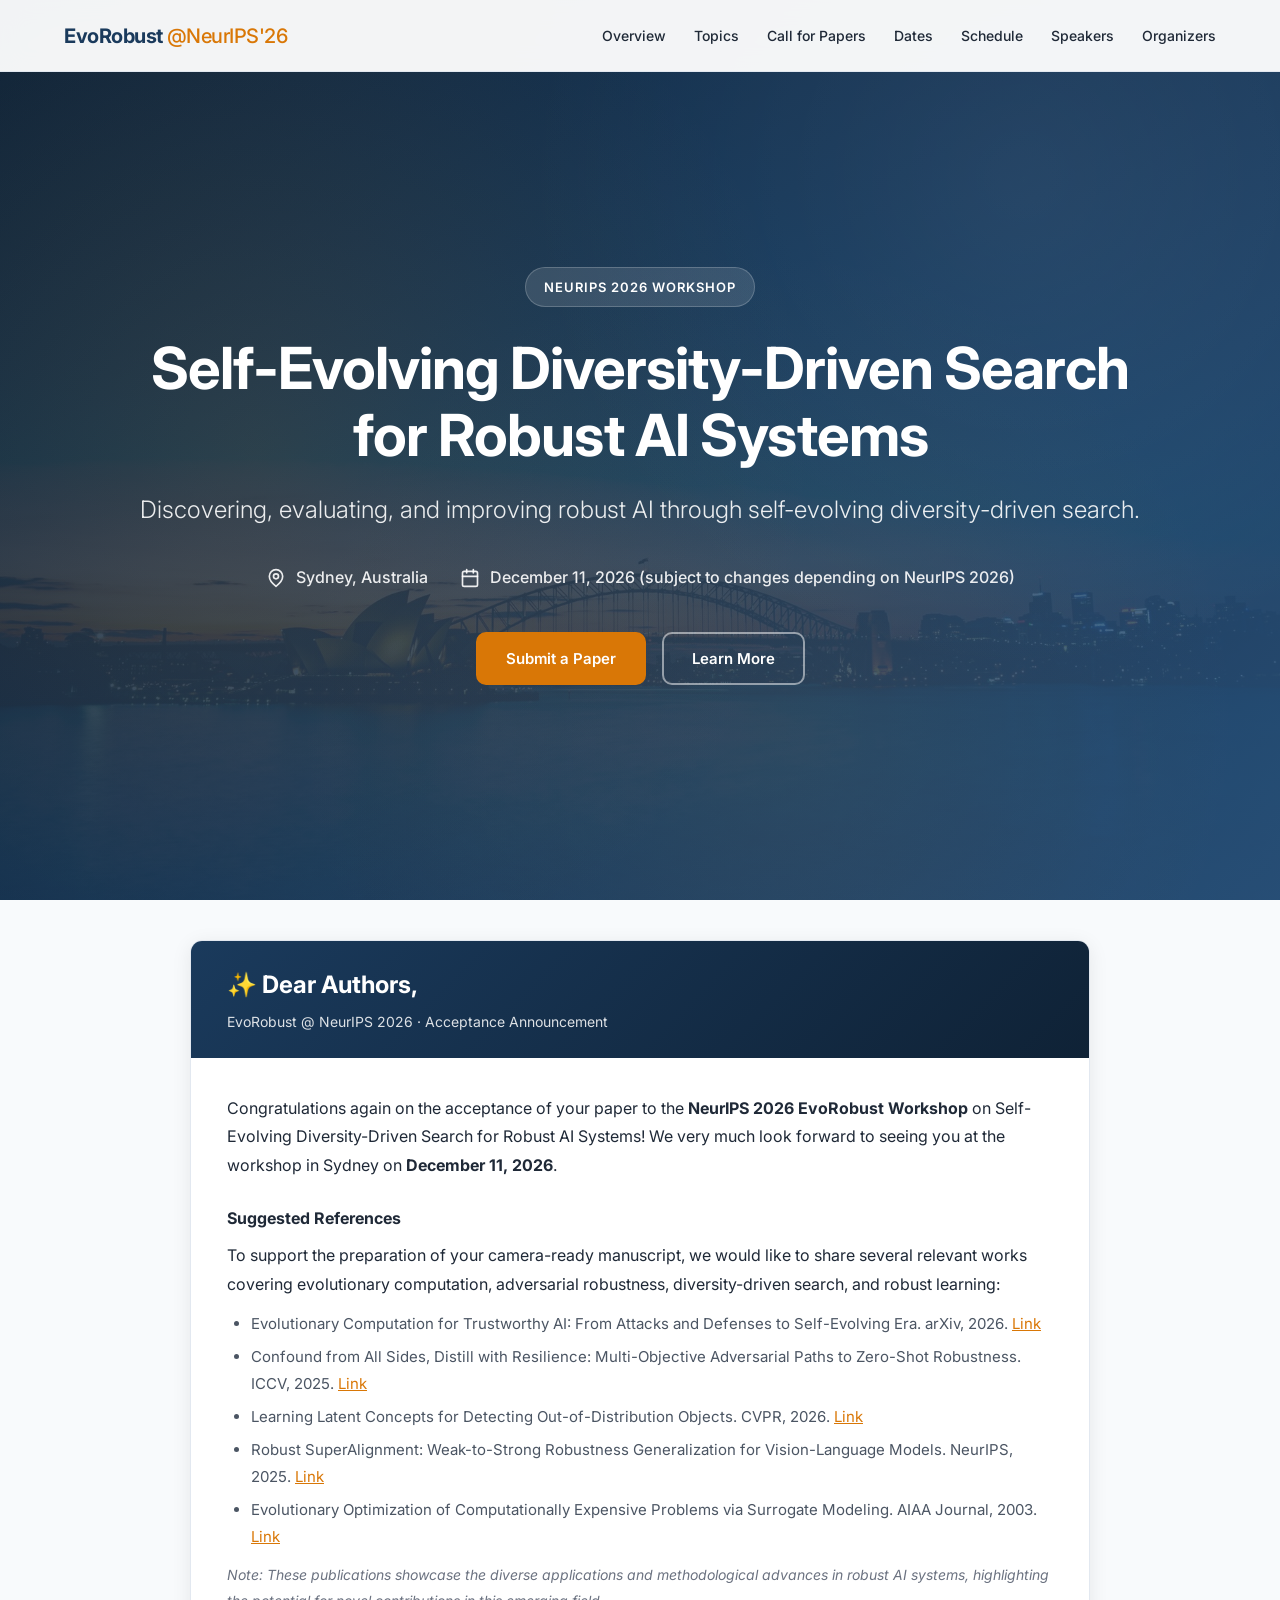
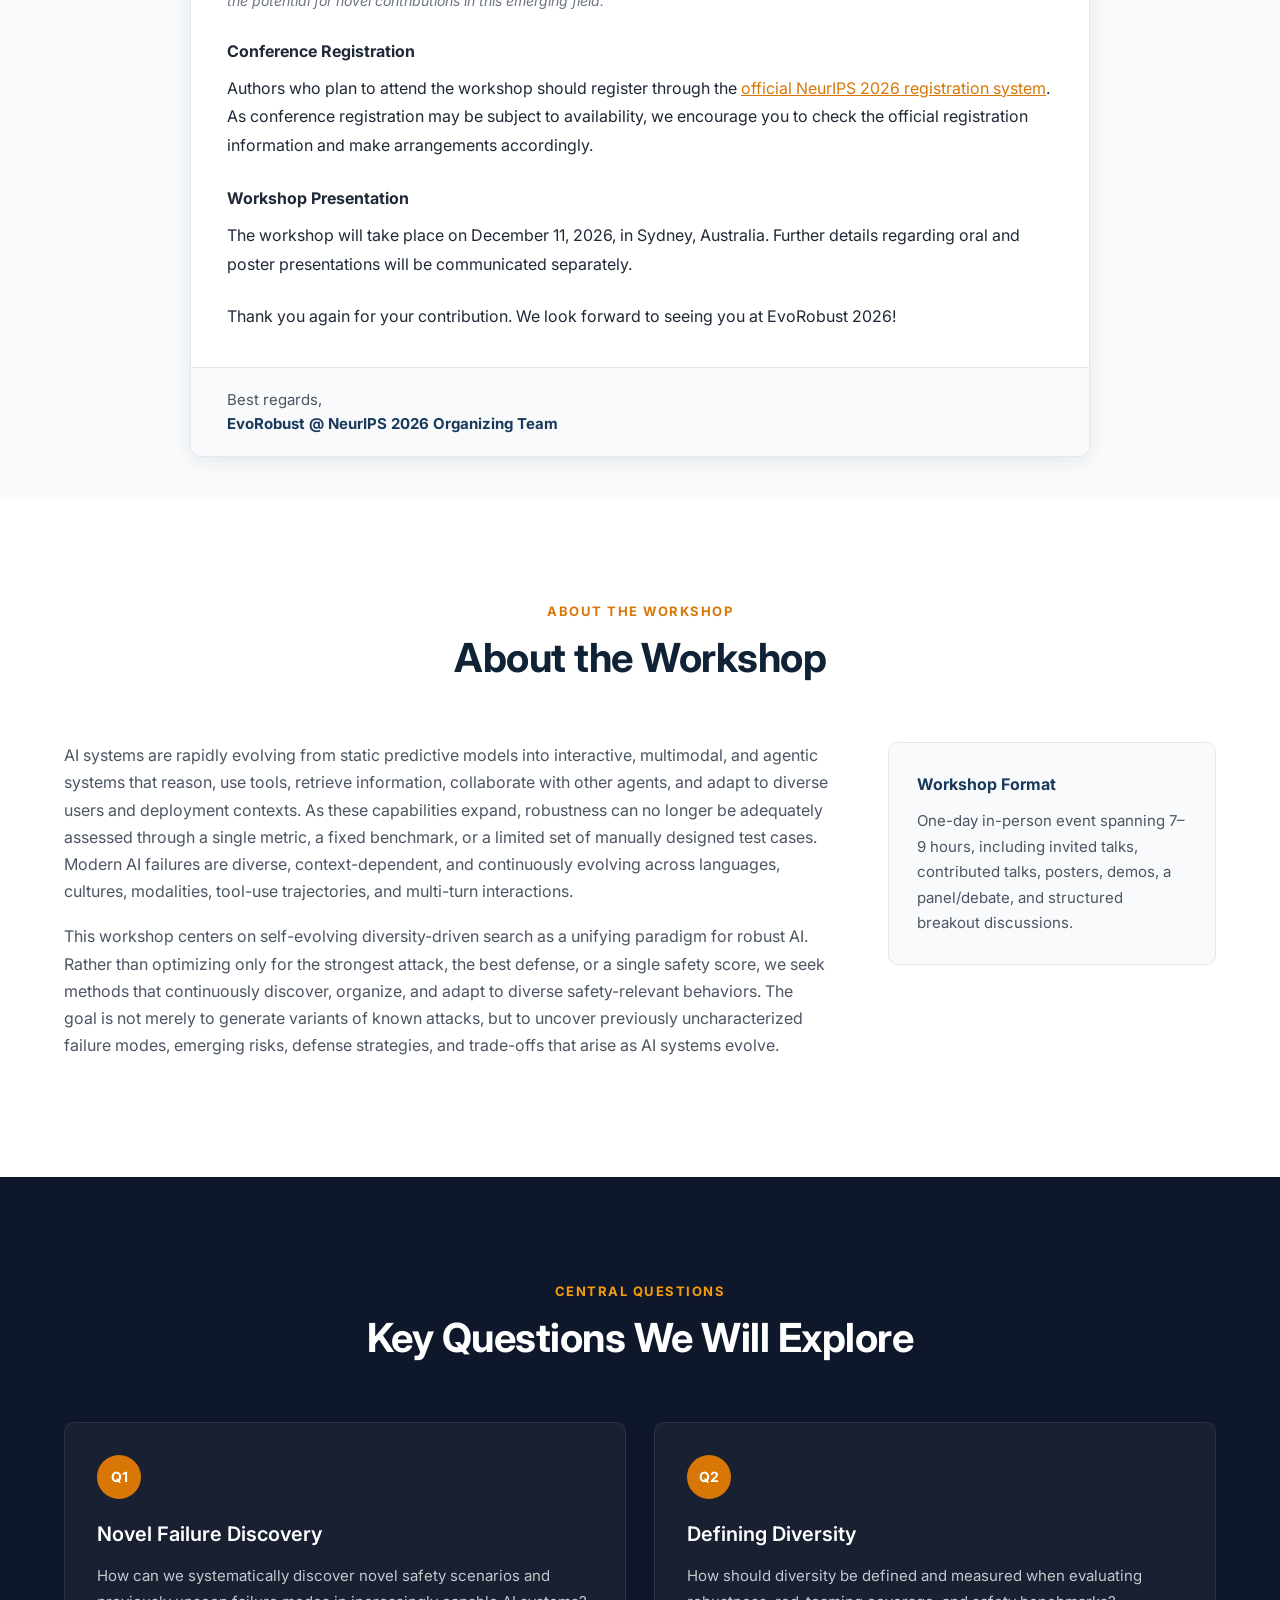
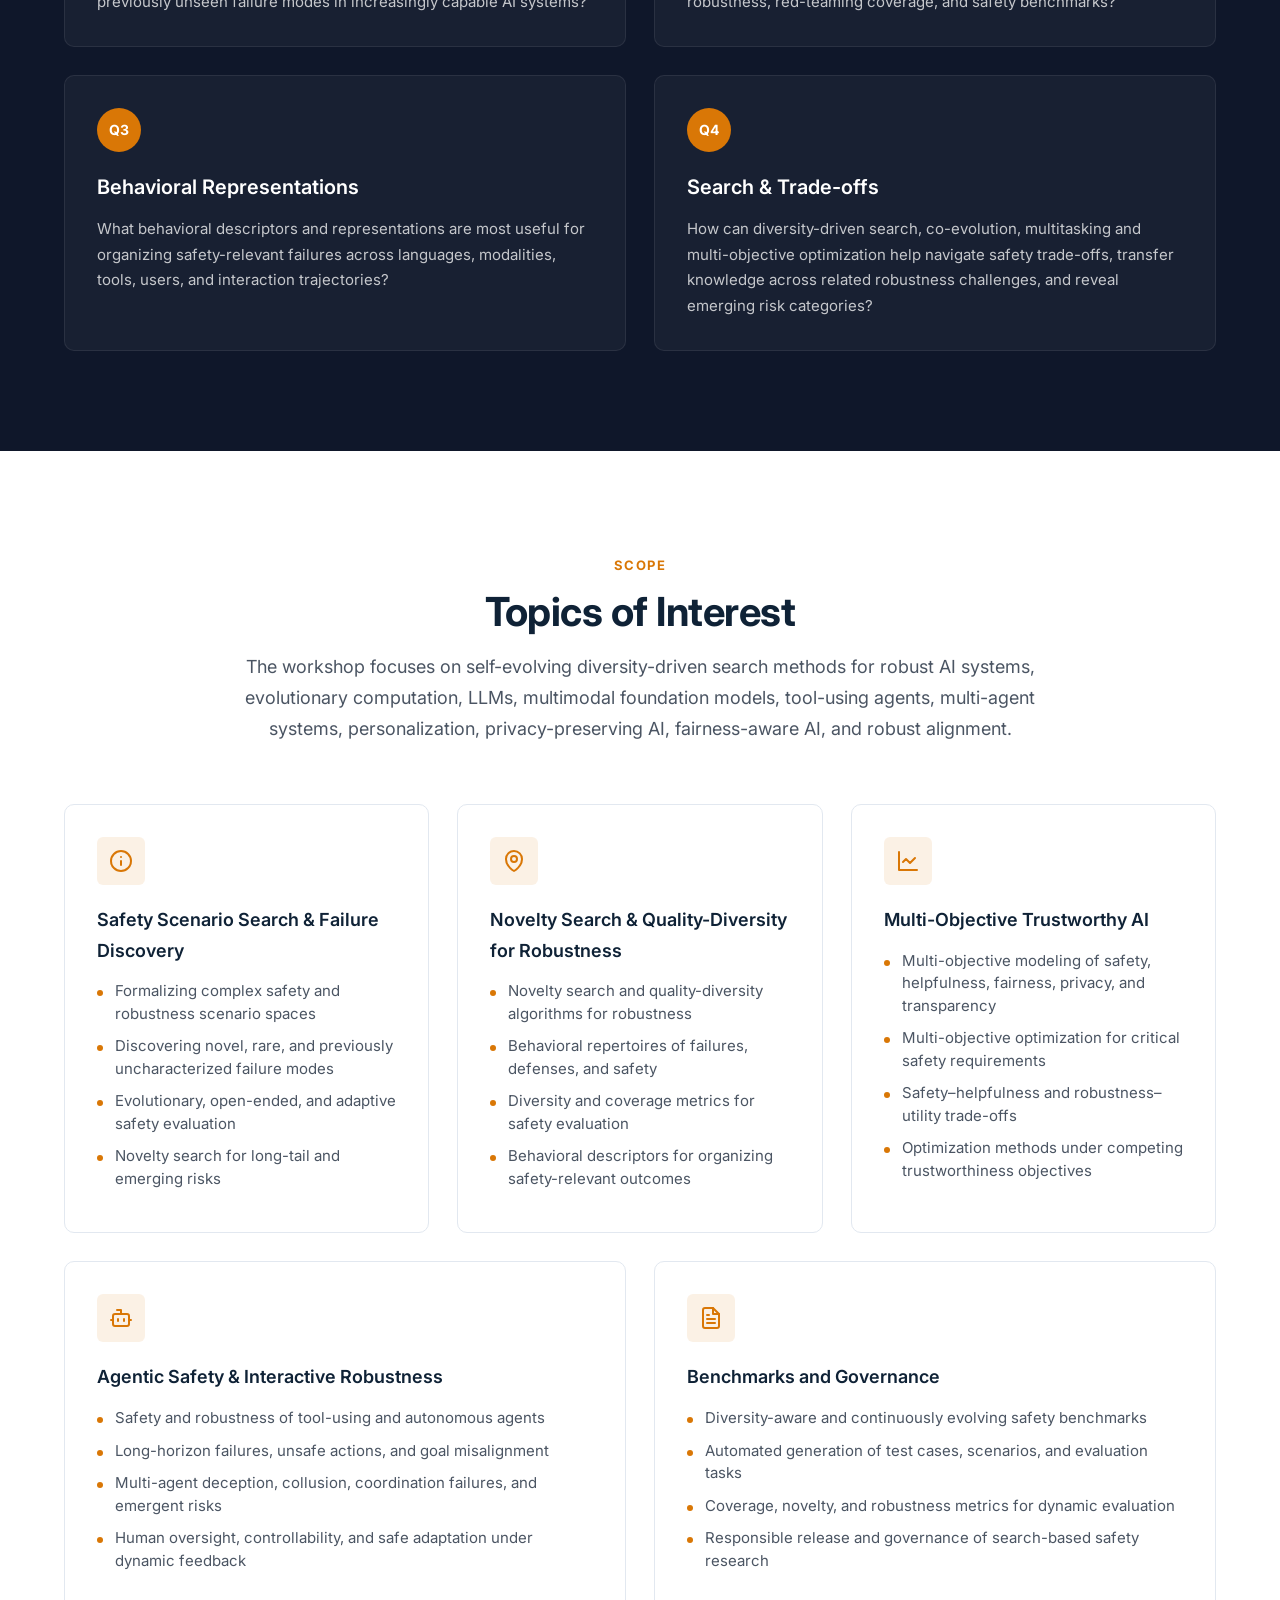
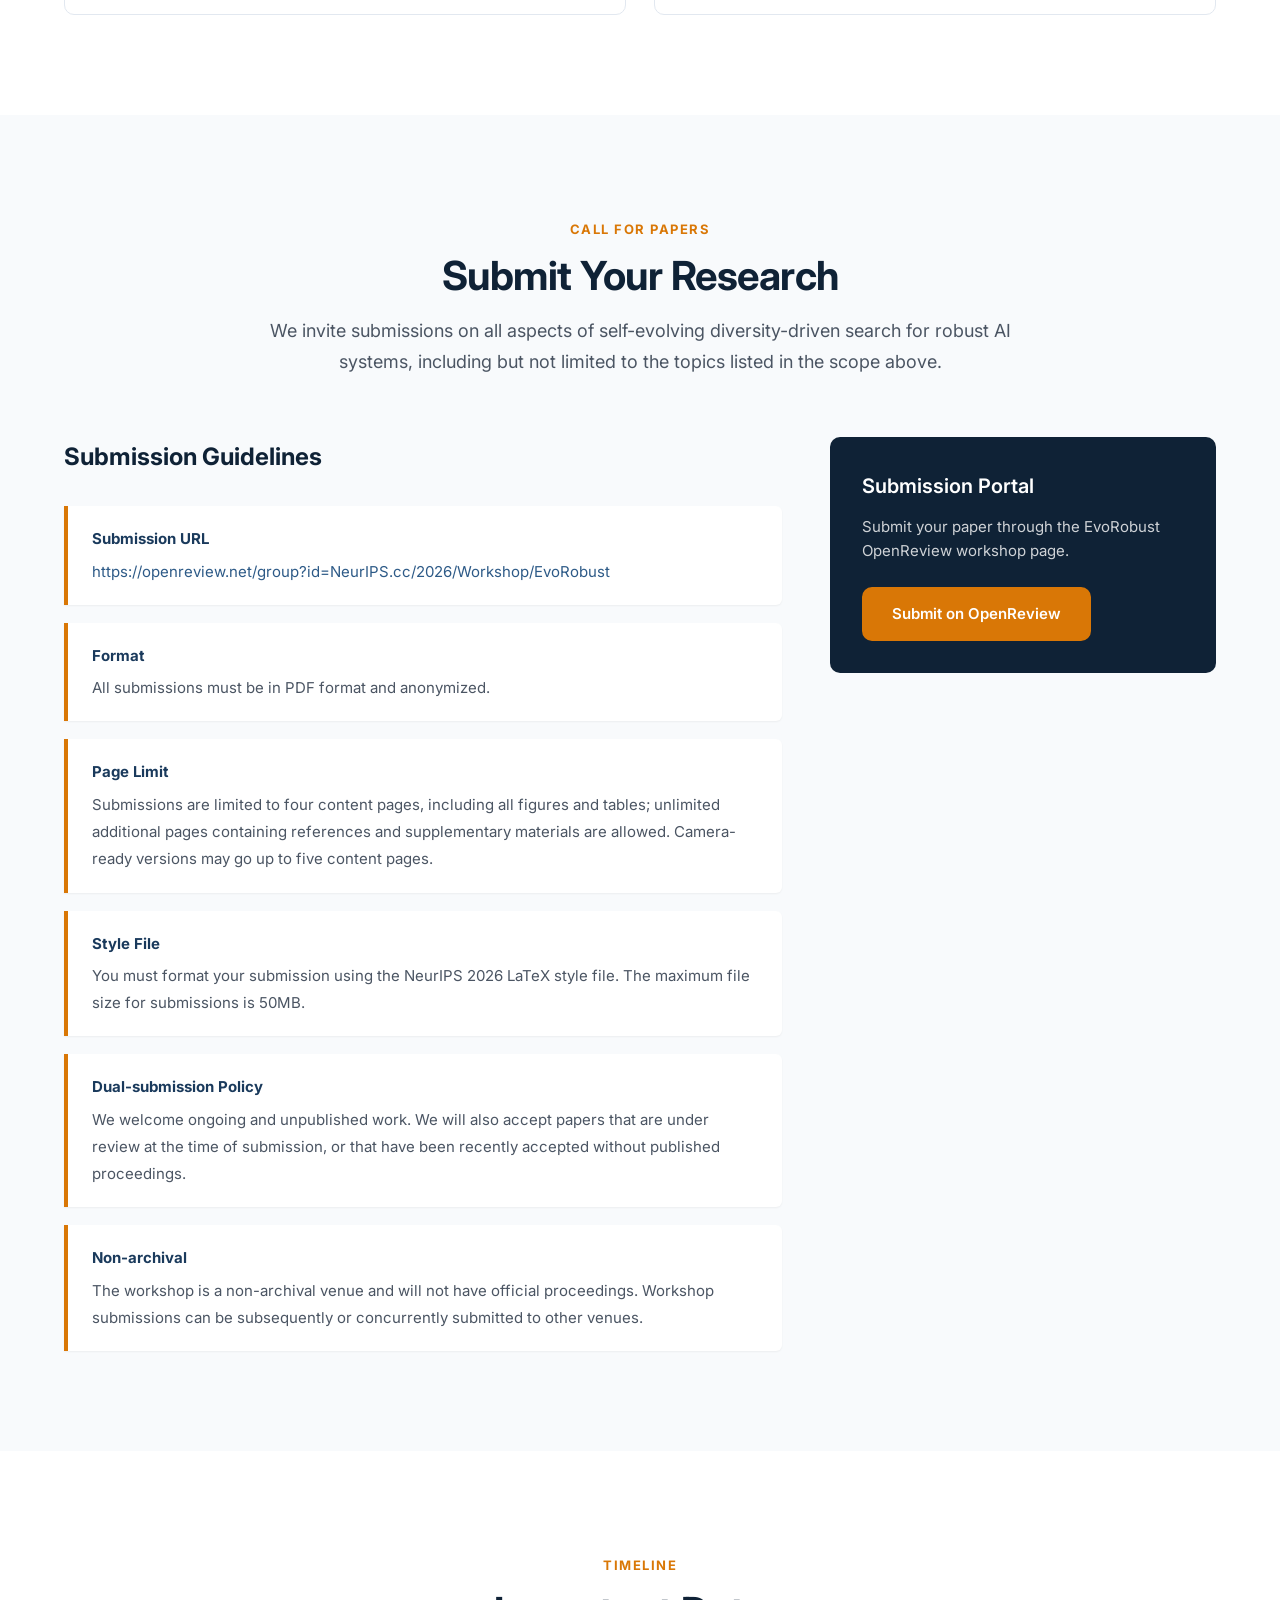
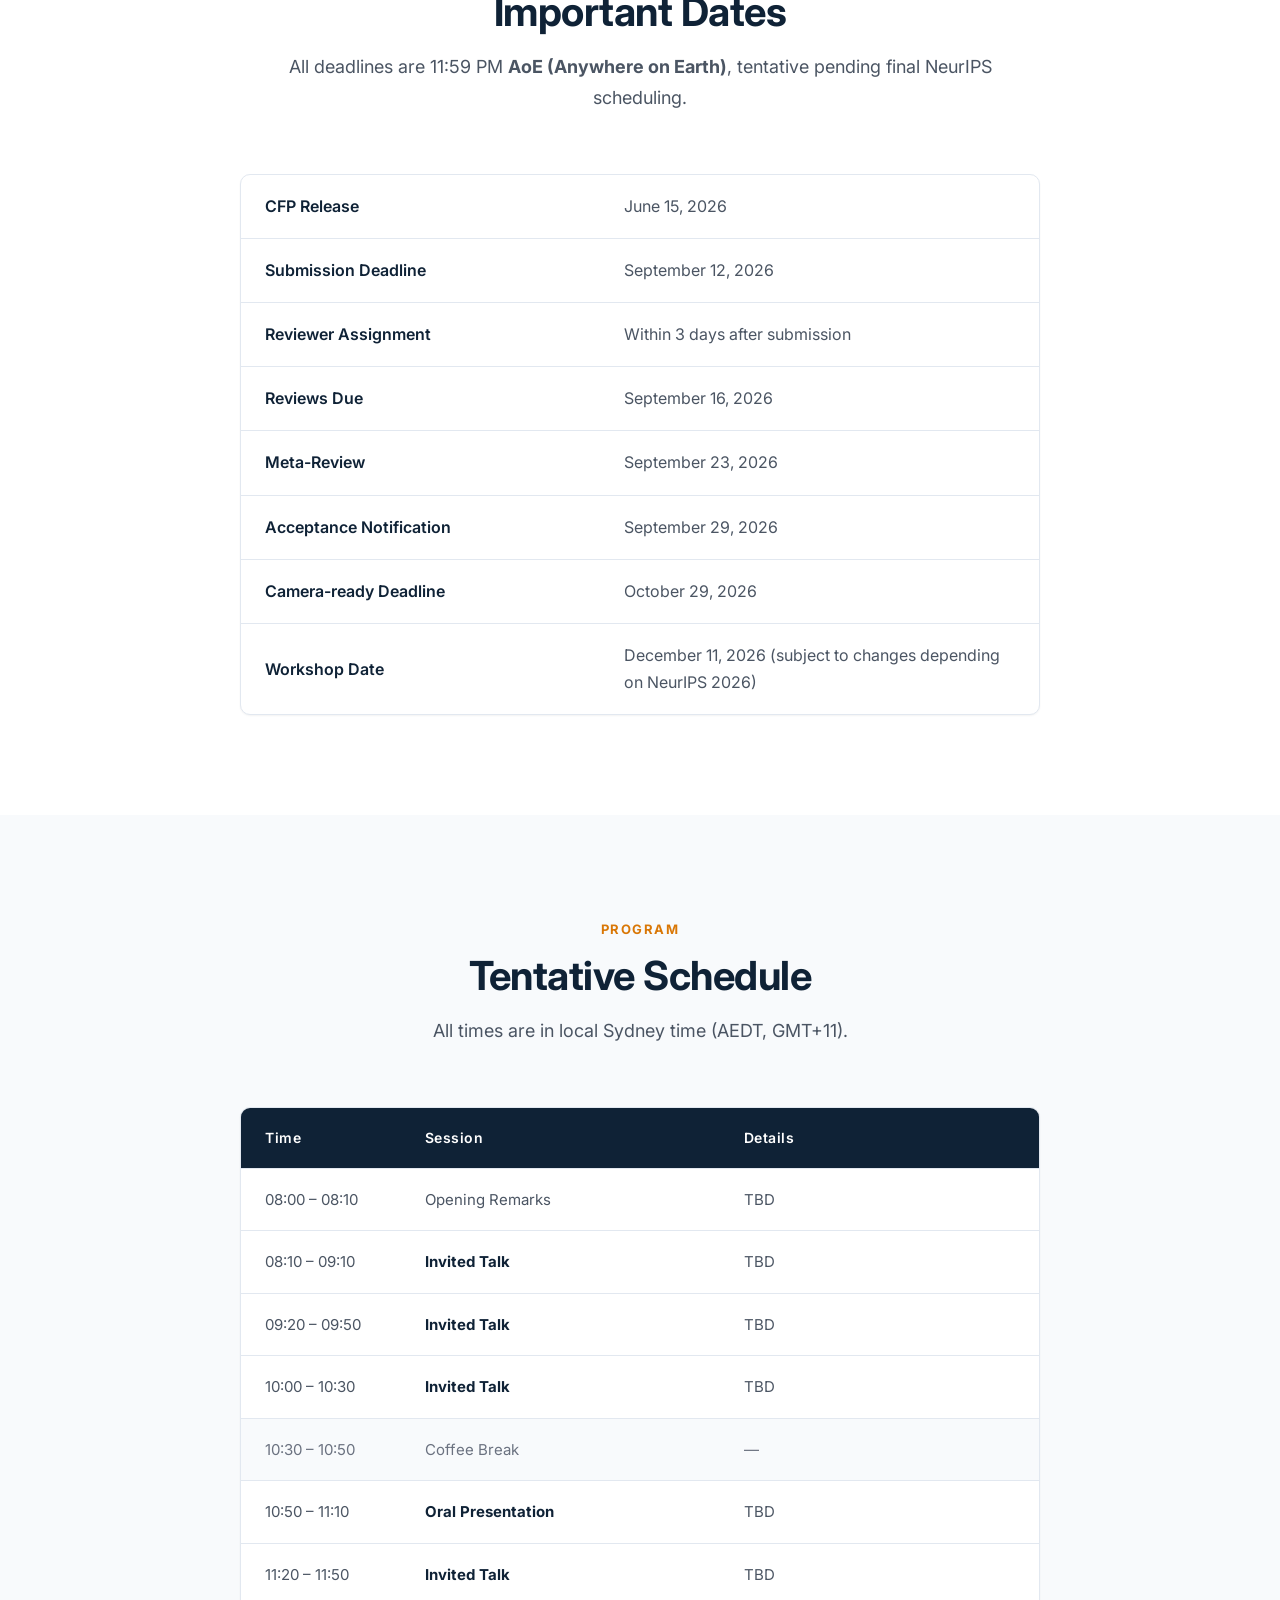
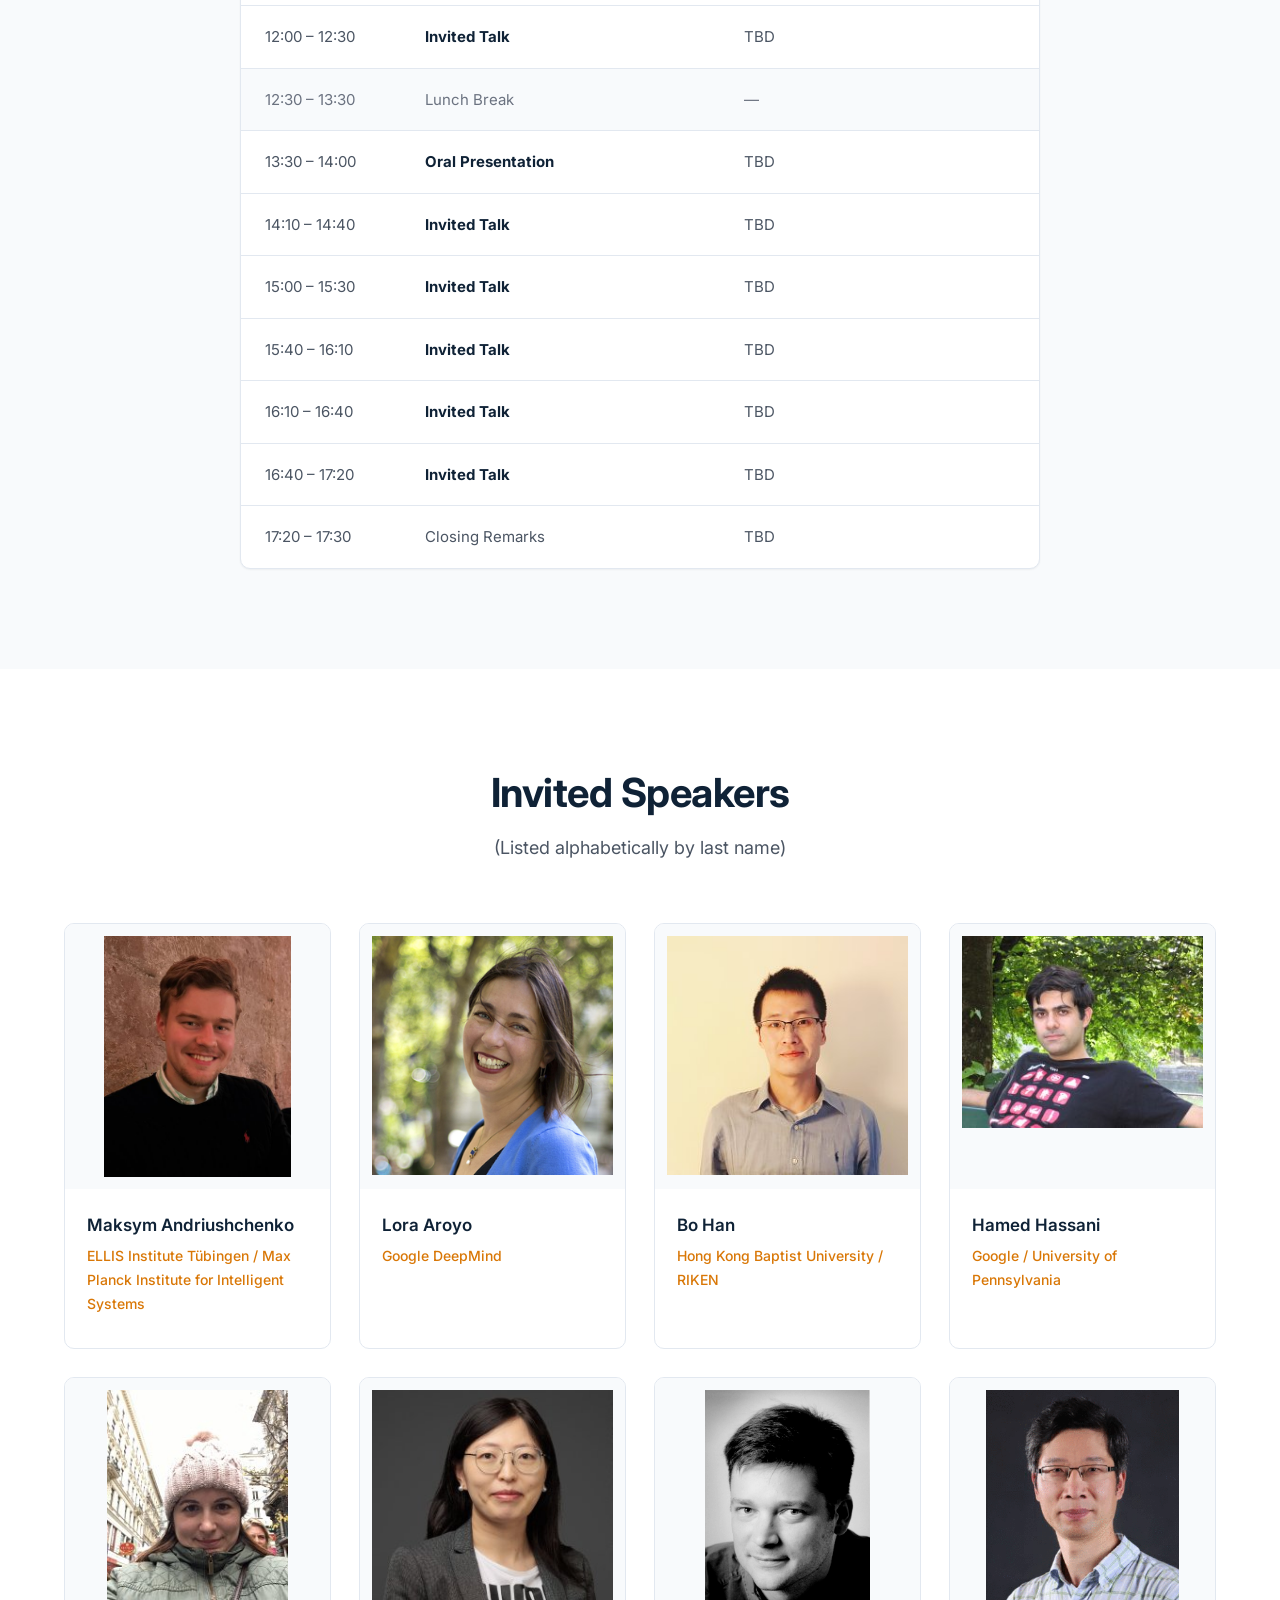
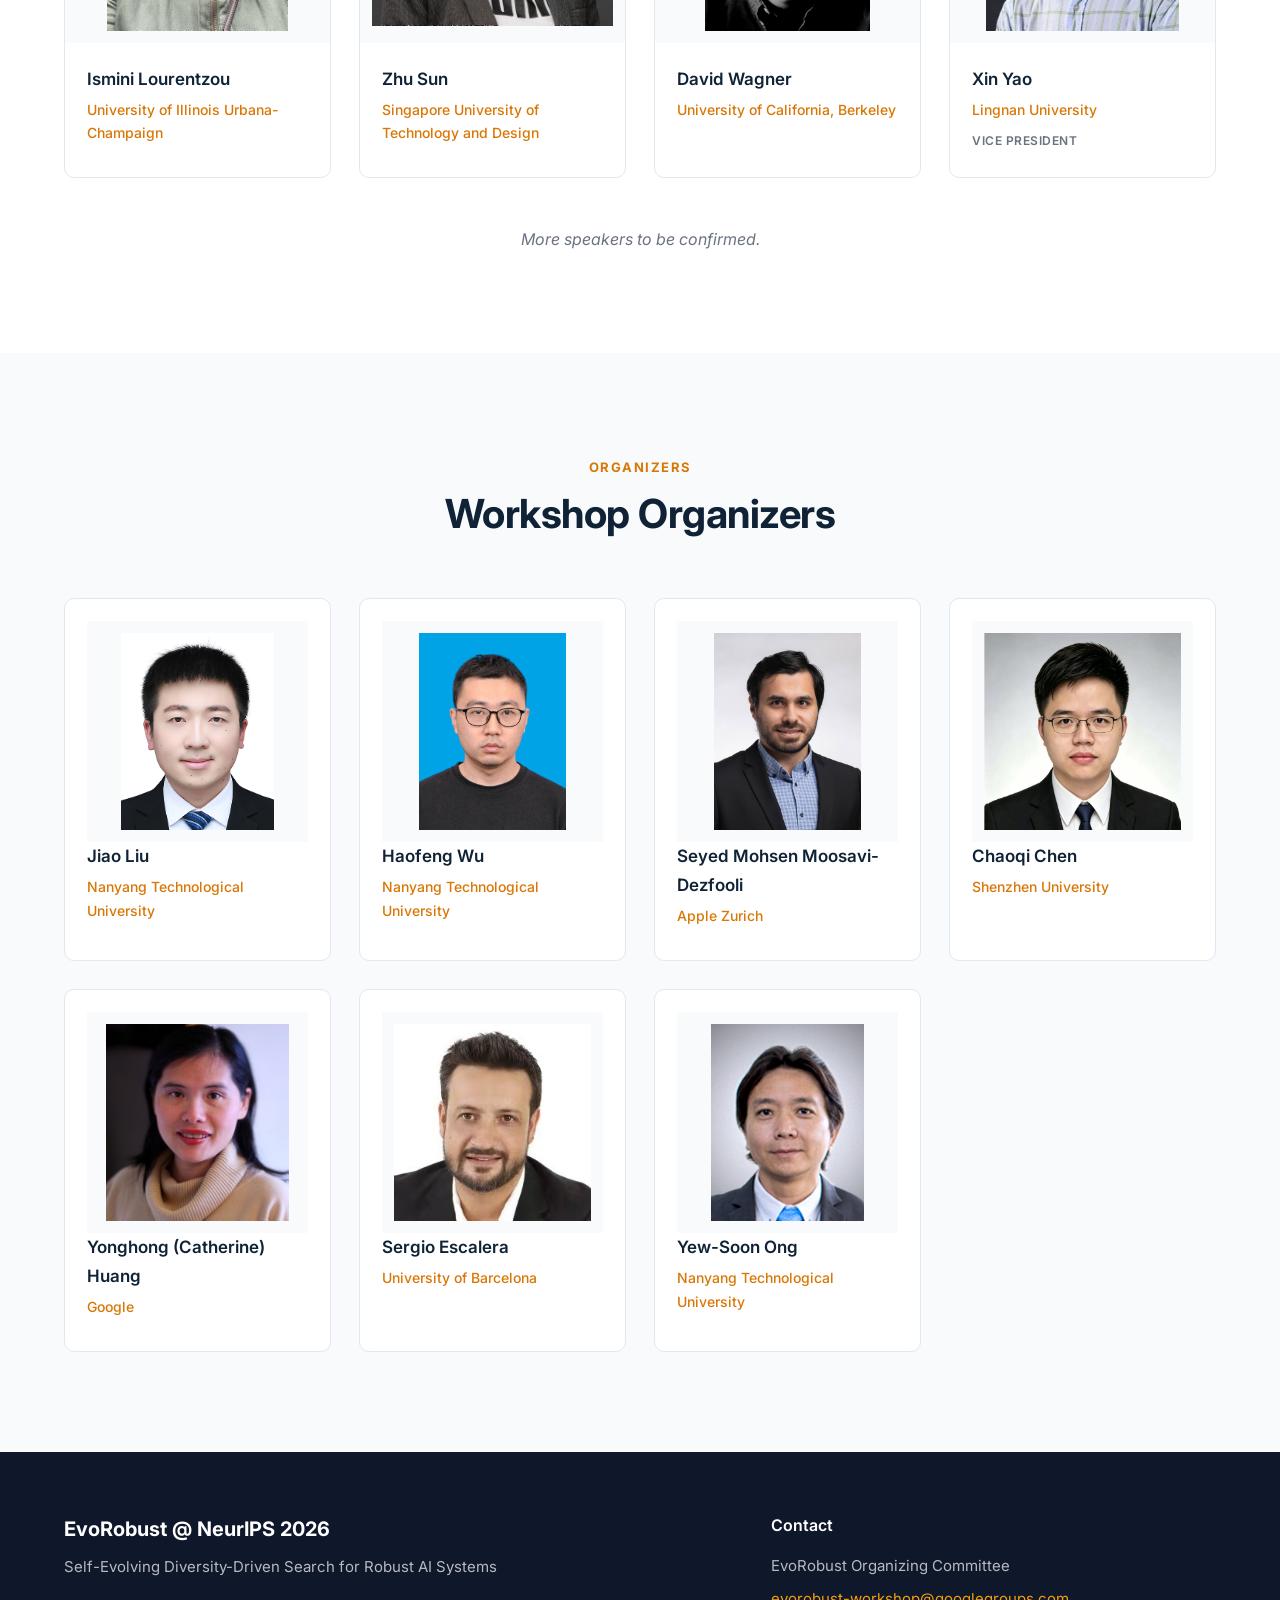
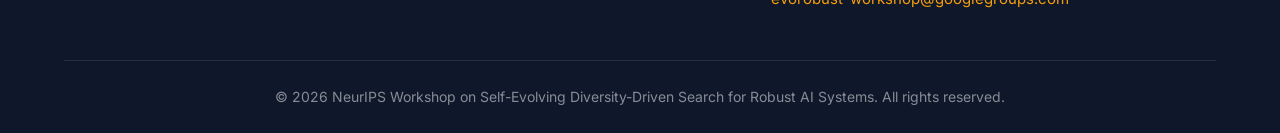
==== index.html @ f7cfbfee "Remove camera-ready submission section (deadline passed)" ====
<!DOCTYPE html>
<html lang="en">
<head>
    <meta charset="UTF-8">
    <meta name="viewport" content="width=device-width, initial-scale=1.0">
    <title>EvoRobust Workshop @ NeurIPS 2026 | Self-Evolving Diversity-Driven Search for Robust AI Systems</title>
    <meta name="description" content="NeurIPS 2026 Workshop on Self-Evolving Diversity-Driven Search for Robust AI Systems. Discovering, evaluating, and improving robust AI through diversity-driven search.">
    <link rel="stylesheet" href="css/style.css">
    <link rel="preconnect" href="https://fonts.googleapis.com">
    <link rel="preconnect" href="https://fonts.gstatic.com" crossorigin>
    <link href="https://fonts.googleapis.com/css2?family=Inter:wght@300;400;500;600;700&display=swap" rel="stylesheet">
</head>
<body>
    <!-- Navigation -->
    <nav class="navbar" id="navbar">
        <div class="container nav-container">
            <a href="#" class="nav-logo">EvoRobust<span class="nav-logo-year">@NeurIPS'26</span></a>
            <button class="nav-toggle" id="navToggle" aria-label="Toggle navigation">
                <span></span>
                <span></span>
                <span></span>
            </button>
            <ul class="nav-menu" id="navMenu">
                <li><a href="#overview">Overview</a></li>
                <li><a href="#topics">Topics</a></li>
                <li><a href="#papers">Call for Papers</a></li>
                <li><a href="#dates">Dates</a></li>
                <li><a href="#schedule">Schedule</a></li>
                <li><a href="#speakers">Speakers</a></li>
                <li><a href="#organizers">Organizers</a></li>
                <!-- <li><a href="#committee">Program Committee</a></li> -->
            </ul>
        </div>
    </nav>

    <!-- Hero Section -->
    <header class="hero">
        <div class="hero-background"></div>
        <div class="container hero-content">
            <div class="hero-badge">NeurIPS 2026 Workshop</div>
            <h1 class="hero-title">Self-Evolving Diversity-Driven Search for Robust AI Systems</h1>
            <p class="hero-subtitle">Discovering, evaluating, and improving robust AI through self-evolving diversity-driven search.</p>
            <div class="hero-meta">
                <div class="hero-meta-item">
                    <svg xmlns="http://www.w3.org/2000/svg" width="20" height="20" viewBox="0 0 24 24" fill="none" stroke="currentColor" stroke-width="2" stroke-linecap="round" stroke-linejoin="round"><path d="M20 10c0 6-8 12-8 12s-8-6-8-12a8 8 0 0 1 16 0Z"/><circle cx="12" cy="10" r="3"/></svg>
                    <span>Sydney, Australia</span>
                </div>
                <div class="hero-meta-item">
                    <svg xmlns="http://www.w3.org/2000/svg" width="20" height="20" viewBox="0 0 24 24" fill="none" stroke="currentColor" stroke-width="2" stroke-linecap="round" stroke-linejoin="round"><rect width="18" height="18" x="3" y="4" rx="2" ry="2"/><line x1="16" x2="16" y1="2" y2="6"/><line x1="8" x2="8" y1="2" y2="6"/><line x1="3" x2="21" y1="10" y2="10"/></svg>
                    <span>December 11, 2026 (subject to changes depending on NeurIPS 2026)</span>
                </div>
            </div>
            <div class="hero-cta">
                <a href="#papers" class="btn btn-primary">Submit a Paper</a>
                <a href="#overview" class="btn btn-secondary">Learn More</a>
            </div>
        </div>
    </header>

    <!-- Acceptance Announcement -->
    <section id="announcement" class="section" style="padding-top: 40px; padding-bottom: 40px; background-color: var(--color-bg-muted);">
        <div class="container">
            <div style="max-width: 900px; margin: 0 auto; background: #ffffff; border: 1px solid var(--color-border); border-radius: 12px; box-shadow: 0 4px 20px rgba(0,0,0,0.08); overflow: hidden;">
                <!-- Email header -->
                <div style="background: linear-gradient(135deg, var(--color-primary) 0%, var(--color-primary-dark) 100%); padding: 24px 36px; color: #ffffff;">
                    <div style="font-size: 24px; font-weight: 700; margin-bottom: 4px;">✨ Dear Authors,</div>
                    <div style="font-size: 14px; opacity: 0.85;">EvoRobust @ NeurIPS 2026 · Acceptance Announcement</div>
                </div>
                <!-- Email body -->
                <div style="padding: 36px; font-size: 16px; line-height: 1.8; color: var(--color-text);">
                    <p style="margin-bottom: 24px;">
                        Congratulations again on the acceptance of your paper to the <strong>NeurIPS 2026 EvoRobust Workshop</strong> on Self-Evolving Diversity-Driven Search for Robust AI Systems! We very much look forward to seeing you at the workshop in Sydney on <strong>December 11, 2026</strong>.
                    </p>

                    <p style="margin-bottom: 8px;"><strong>Suggested References</strong></p>
                    <p style="margin-bottom: 12px;">
                        To support the preparation of your camera-ready manuscript, we would like to share several relevant works covering evolutionary computation, adversarial robustness, diversity-driven search, and robust learning:
                    </p>
                    <ul style="padding-left: 24px; margin-bottom: 12px; color: var(--color-text-light); font-size: 15px;">
                        <li style="margin-bottom: 6px;">Evolutionary Computation for Trustworthy AI: From Attacks and Defenses to Self-Evolving Era. arXiv, 2026. <a href="https://arxiv.org/abs/2610.02996" target="_blank" rel="noopener noreferrer" style="color: var(--color-accent); text-decoration: underline;">Link</a></li>
                        <li style="margin-bottom: 6px;">Confound from All Sides, Distill with Resilience: Multi-Objective Adversarial Paths to Zero-Shot Robustness. ICCV, 2025. <a href="https://openaccess.thecvf.com/content/ICCV2025/html/Dong_Confound_from_All_Sides_Distill_with_Resilience_Multi-Objective_Adversarial_Paths_ICCV_2025_paper.html" target="_blank" rel="noopener noreferrer" style="color: var(--color-accent); text-decoration: underline;">Link</a></li>
                        <li style="margin-bottom: 6px;">Learning Latent Concepts for Detecting Out-of-Distribution Objects. CVPR, 2026. <a href="https://openaccess.thecvf.com/content/CVPR2026/html/Peng_Learning_Latent_Concepts_for_Detecting_Out-of-Distribution_Objects_CVPR_2026_paper.html" target="_blank" rel="noopener noreferrer" style="color: var(--color-accent); text-decoration: underline;">Link</a></li>
                        <li style="margin-bottom: 6px;">Robust SuperAlignment: Weak-to-Strong Robustness Generalization for Vision-Language Models. NeurIPS, 2025. <a href="https://neurips.cc/virtual/2025/loc/san-diego/poster/115782" target="_blank" rel="noopener noreferrer" style="color: var(--color-accent); text-decoration: underline;">Link</a></li>
                        <li style="margin-bottom: 6px;">Evolutionary Optimization of Computationally Expensive Problems via Surrogate Modeling. AIAA Journal, 2003. <a href="https://doi.org/10.2514/2.1999" target="_blank" rel="noopener noreferrer" style="color: var(--color-accent); text-decoration: underline;">Link</a></li>
                    </ul>
                    <p style="margin-bottom: 24px; font-size: 14px; color: var(--color-text-muted); font-style: italic;">
                        Note: These publications showcase the diverse applications and methodological advances in robust AI systems, highlighting the potential for novel contributions in this emerging field.
                    </p>

                    <p style="margin-bottom: 8px;"><strong>Conference Registration</strong></p>
                    <p style="margin-bottom: 24px;">
                        Authors who plan to attend the workshop should register through the <a href="https://neurips.cc/Conferences/2026" target="_blank" rel="noopener noreferrer" style="color: var(--color-accent); text-decoration: underline;">official NeurIPS 2026 registration system</a>. As conference registration may be subject to availability, we encourage you to check the official registration information and make arrangements accordingly.
                    </p>

                    <p style="margin-bottom: 8px;"><strong>Workshop Presentation</strong></p>
                    <p style="margin-bottom: 24px;">
                        The workshop will take place on December 11, 2026, in Sydney, Australia. Further details regarding oral and poster presentations will be communicated separately.
                    </p>

                    <p style="margin-bottom: 0;">
                        Thank you again for your contribution. We look forward to seeing you at EvoRobust 2026!
                    </p>
                </div>
                <!-- Email footer -->
                <div style="padding: 20px 36px; border-top: 1px solid var(--color-border); background: var(--color-bg-muted);">
                    <div style="font-size: 15px; color: var(--color-text-light); line-height: 1.6;">
                        Best regards,<br>
                        <strong style="color: var(--color-primary);">EvoRobust @ NeurIPS 2026 Organizing Team</strong>
                    </div>
                </div>
            </div>
        </div>
    </section>

    <!-- Overview Section -->
    <section id="overview" class="section">
        <div class="container">
            <div class="section-header">
                <span class="section-tag">About the Workshop</span>
                <h2 class="section-title">About the Workshop</h2>
            </div>
            <div class="overview-grid">
                <div class="overview-main">
                    <p class="lead">
                        AI systems are rapidly evolving from static predictive models into interactive, multimodal, and agentic systems that reason, use tools, retrieve information, collaborate with other agents, and adapt to diverse users and deployment contexts. As these capabilities expand, robustness can no longer be adequately assessed through a single metric, a fixed benchmark, or a limited set of manually designed test cases. Modern AI failures are diverse, context-dependent, and continuously evolving across languages, cultures, modalities, tool-use trajectories, and multi-turn interactions.
                    </p>
                    <p class="lead">
                        This workshop centers on self-evolving diversity-driven search as a unifying paradigm for robust AI. Rather than optimizing only for the strongest attack, the best defense, or a single safety score, we seek methods that continuously discover, organize, and adapt to diverse safety-relevant behaviors. The goal is not merely to generate variants of known attacks, but to uncover previously uncharacterized failure modes, emerging risks, defense strategies, and trade-offs that arise as AI systems evolve.
                    </p>
                </div>
                <div class="overview-sidebar">
                    <div class="info-card">
                        <h3>Workshop Format</h3>
                        <p>One-day in-person event spanning 7–9 hours, including invited talks, contributed talks, posters, demos, a panel/debate, and structured breakout discussions.</p>
                    </div>
                </div>
            </div>
        </div>
    </section>

    <!-- Key Questions -->
    <section class="section section-dark">
        <div class="container">
            <div class="section-header light">
                <span class="section-tag">Central Questions</span>
                <h2 class="section-title">Key Questions We Will Explore</h2>
            </div>
            <div class="questions-grid">
                <div class="question-card">
                    <div class="question-number">Q1</div>
                    <h3>Novel Failure Discovery</h3>
                    <p>How can we systematically discover novel safety scenarios and previously unseen failure modes in increasingly capable AI systems?</p>
                </div>
                <div class="question-card">
                    <div class="question-number">Q2</div>
                    <h3>Defining Diversity</h3>
                    <p>How should diversity be defined and measured when evaluating robustness, red-teaming coverage, and safety benchmarks?</p>
                </div>
                <div class="question-card">
                    <div class="question-number">Q3</div>
                    <h3>Behavioral Representations</h3>
                    <p>What behavioral descriptors and representations are most useful for organizing safety-relevant failures across languages, modalities, tools, users, and interaction trajectories?</p>
                </div>
                <div class="question-card">
                    <div class="question-number">Q4</div>
                    <h3>Search & Trade-offs</h3>
                    <p>How can diversity-driven search, co-evolution, multitasking and multi-objective optimization help navigate safety trade-offs, transfer knowledge across related robustness challenges, and reveal emerging risk categories?</p>
                </div>
            </div>
        </div>
    </section>

    <!-- Topics Section -->
    <section id="topics" class="section">
        <div class="container">
            <div class="section-header">
                <span class="section-tag">Scope</span>
                <h2 class="section-title">Topics of Interest</h2>
                <p class="section-desc">The workshop focuses on self-evolving diversity-driven search methods for robust AI systems, evolutionary computation, LLMs, multimodal foundation models, tool-using agents, multi-agent systems, personalization, privacy-preserving AI, fairness-aware AI, and robust alignment.</p>
            </div>
            <div class="topics-grid">
                <div class="topic-card">
                    <div class="topic-icon">
                        <svg xmlns="http://www.w3.org/2000/svg" width="24" height="24" viewBox="0 0 24 24" fill="none" stroke="currentColor" stroke-width="2" stroke-linecap="round" stroke-linejoin="round"><circle cx="12" cy="12" r="10"/><path d="M12 16v-4"/><path d="M12 8h.01"/></svg>
                    </div>
                    <h3>Safety Scenario Search & Failure Discovery</h3>
                    <ul>
                        <li>Formalizing complex safety and robustness scenario spaces</li>
                        <li>Discovering novel, rare, and previously uncharacterized failure modes</li>
                        <li>Evolutionary, open-ended, and adaptive safety evaluation</li>
                        <li>Novelty search for long-tail and emerging risks</li>
                    </ul>
                </div>
                <div class="topic-card">
                    <div class="topic-icon">
                        <svg xmlns="http://www.w3.org/2000/svg" width="24" height="24" viewBox="0 0 24 24" fill="none" stroke="currentColor" stroke-width="2" stroke-linecap="round" stroke-linejoin="round"><path d="M12 22s-8-4.5-8-11.8A8 8 0 0 1 12 2a8 8 0 0 1 8 8.2c0 7.3-8 11.8-8 11.8z"/><circle cx="12" cy="10" r="3"/></svg>
                    </div>
                    <h3>Novelty Search & Quality-Diversity for Robustness</h3>
                    <ul>
                        <li>Novelty search and quality-diversity algorithms for robustness</li>
                        <li>Behavioral repertoires of failures, defenses, and safety</li>
                        <li>Diversity and coverage metrics for safety evaluation</li>
                        <li>Behavioral descriptors for organizing safety-relevant outcomes</li>
                    </ul>
                </div>
                <div class="topic-card">
                    <div class="topic-icon">
                        <svg xmlns="http://www.w3.org/2000/svg" width="24" height="24" viewBox="0 0 24 24" fill="none" stroke="currentColor" stroke-width="2" stroke-linecap="round" stroke-linejoin="round"><path d="M3 3v18h18"/><path d="m19 9-5 5-4-4-3 3"/></svg>
                    </div>
                    <h3>Multi-Objective Trustworthy AI</h3>
                    <ul>
                        <li>Multi-objective modeling of safety, helpfulness, fairness, privacy, and transparency</li>
                        <li>Multi-objective optimization for critical safety requirements</li>
                        <li>Safety–helpfulness and robustness–utility trade-offs</li>
                        <li>Optimization methods under competing trustworthiness objectives</li>
                    </ul>
                </div>
                <div class="topic-card">
                    <div class="topic-icon">
                        <svg xmlns="http://www.w3.org/2000/svg" width="24" height="24" viewBox="0 0 24 24" fill="none" stroke="currentColor" stroke-width="2" stroke-linecap="round" stroke-linejoin="round"><path d="M12 8V4H8"/><rect width="16" height="12" x="4" y="8" rx="2"/><path d="M2 14h2"/><path d="M20 14h2"/><path d="M15 13v2"/><path d="M9 13v2"/></svg>
                    </div>
                    <h3>Agentic Safety & Interactive Robustness</h3>
                    <ul>
                        <li>Safety and robustness of tool-using and autonomous agents</li>
                        <li>Long-horizon failures, unsafe actions, and goal misalignment</li>
                        <li>Multi-agent deception, collusion, coordination failures, and emergent risks</li>
                        <li>Human oversight, controllability, and safe adaptation under dynamic feedback</li>
                    </ul>
                </div>
                <div class="topic-card">
                    <div class="topic-icon">
                        <svg xmlns="http://www.w3.org/2000/svg" width="24" height="24" viewBox="0 0 24 24" fill="none" stroke="currentColor" stroke-width="2" stroke-linecap="round" stroke-linejoin="round"><path d="M14 2H6a2 2 0 0 0-2 2v16a2 2 0 0 0 2 2h12a2 2 0 0 0 2-2V8z"/><path d="M14 2v6h6"/><path d="M16 13H8"/><path d="M16 17H8"/><path d="M10 9H8"/></svg>
                    </div>
                    <h3>Benchmarks and Governance</h3>
                    <ul>
                        <li>Diversity-aware and continuously evolving safety benchmarks</li>
                        <li>Automated generation of test cases, scenarios, and evaluation tasks</li>
                        <li>Coverage, novelty, and robustness metrics for dynamic evaluation</li>
                        <li>Responsible release and governance of search-based safety research</li>
                    </ul>
                </div>
            </div>
        </div>
    </section>

    <!-- Call for Papers -->
    <section id="papers" class="section section-muted">
        <div class="container">
            <div class="section-header">
                <span class="section-tag">Call for Papers</span>
                <h2 class="section-title">Submit Your Research</h2>
                <p class="section-desc">We invite submissions on all aspects of self-evolving diversity-driven search for robust AI systems, including but not limited to the topics listed in the scope above.</p>
            </div>
            <div class="cfp-grid">
                <div class="cfp-main">
                    <h3>Submission Guidelines</h3>
                    <div class="guideline-list">
                        <div class="guideline-item">
                            <strong>Submission URL</strong>
                            <span><a href="https://openreview.net/group?id=NeurIPS.cc/2026/Workshop/EvoRobust" target="_blank" rel="noopener noreferrer">https://openreview.net/group?id=NeurIPS.cc/2026/Workshop/EvoRobust</a></span>
                        </div>
                        <div class="guideline-item">
                            <strong>Format</strong>
                            <span>All submissions must be in PDF format and anonymized.</span>
                        </div>
                        <div class="guideline-item">
                            <strong>Page Limit</strong>
                            <span>Submissions are limited to four content pages, including all figures and tables; unlimited additional pages containing references and supplementary materials are allowed. Camera-ready versions may go up to five content pages.</span>
                        </div>
                        <div class="guideline-item">
                            <strong>Style File</strong>
                            <span>You must format your submission using the NeurIPS 2026 LaTeX style file. The maximum file size for submissions is 50MB.</span>
                        </div>
                        <div class="guideline-item">
                            <strong>Dual-submission Policy</strong>
                            <span>We welcome ongoing and unpublished work. We will also accept papers that are under review at the time of submission, or that have been recently accepted without published proceedings.</span>
                        </div>
                        <div class="guideline-item">
                            <strong>Non-archival</strong>
                            <span>The workshop is a non-archival venue and will not have official proceedings. Workshop submissions can be subsequently or concurrently submitted to other venues.</span>
                        </div>
                    </div>
                </div>
                <div class="cfp-sidebar">
                    <div class="submission-card">
                        <h3>Submission Portal</h3>
                        <p>Submit your paper through the EvoRobust OpenReview workshop page.</p>
                        <a href="https://openreview.net/group?id=NeurIPS.cc/2026/Workshop/EvoRobust" class="btn btn-primary" target="_blank" rel="noopener noreferrer">Submit on OpenReview</a>
                    </div>
                </div>
            </div>
        </div>
    </section>

    <!-- Important Dates -->
    <section id="dates" class="section">
        <div class="container">
            <div class="section-header">
                <span class="section-tag">Timeline</span>
                <h2 class="section-title">Important Dates</h2>
                <p class="section-desc">All deadlines are 11:59 PM <strong>AoE (Anywhere on Earth)</strong>, tentative pending final NeurIPS scheduling.</p>
            </div>
            <div class="dates-table-wrapper">
                <table class="dates-table">
                    <tbody>
                        <tr>
                            <td>CFP Release</td>
                            <td>June 15, 2026</td>
                        </tr>
                        <tr>
                            <td>Submission Deadline</td>
                            <td>September 12, 2026</td>
                        </tr>
                        <tr>
                            <td>Reviewer Assignment</td>
                            <td>Within 3 days after submission</td>
                        </tr>
                        <tr>
                            <td>Reviews Due</td>
                            <td>September 16, 2026</td>
                        </tr>
                        <tr>
                            <td>Meta-Review</td>
                            <td>September 23, 2026</td>
                        </tr>
                        <tr>
                            <td>Acceptance Notification</td>
                            <td>September 29, 2026</td>
                        </tr>
                        <tr>
                            <td>Camera-ready Deadline</td>
                            <td>October 29, 2026</td>
                        </tr>
                        <tr>
                            <td>Workshop Date</td>
                            <td>December 11, 2026 (subject to changes depending on NeurIPS 2026)</td>
                        </tr>
                    </tbody>
                </table>
            </div>
        </div>
    </section>

    <!-- Schedule -->
    <section id="schedule" class="section section-muted">
        <div class="container">
            <div class="section-header">
                <span class="section-tag">Program</span>
                <h2 class="section-title">Tentative Schedule</h2>
                <p class="section-desc">All times are in local Sydney time (AEDT, GMT+11).</p>
            </div>
            <div class="schedule-table-wrapper">
                <table class="schedule-table">
                    <thead>
                        <tr>
                            <th style="width: 20%;">Time</th>
                            <th style="width: 40%;">Session</th>
                            <th style="width: 40%;">Details</th>
                        </tr>
                    </thead>
                    <tbody>
                        <tr>
                            <td>08:00 – 08:10</td>
                            <td>Opening Remarks</td>
                            <td>TBD</td>
                        </tr>
                        <tr>
                            <td>08:10 – 09:10</td>
                            <td><strong>Invited Talk</strong></td>
                            <td>TBD</td>
                        </tr>
                        <tr>
                            <td>09:20 – 09:50</td>
                            <td><strong>Invited Talk</strong></td>
                            <td>TBD</td>
                        </tr>
                        <tr>
                            <td>10:00 – 10:30</td>
                            <td><strong>Invited Talk</strong></td>
                            <td>TBD</td>
                        </tr>
                        <tr class="break-row">
                            <td>10:30 – 10:50</td>
                            <td>Coffee Break</td>
                            <td>—</td>
                        </tr>
                        <tr>
                            <td>10:50 – 11:10</td>
                            <td><strong>Oral Presentation</strong></td>
                            <td>TBD</td>
                        </tr>
                        <tr>
                            <td>11:20 – 11:50</td>
                            <td><strong>Invited Talk</strong></td>
                            <td>TBD</td>
                        </tr>
                        <tr>
                            <td>12:00 – 12:30</td>
                            <td><strong>Invited Talk</strong></td>
                            <td>TBD</td>
                        </tr>
                        <tr class="break-row">
                            <td>12:30 – 13:30</td>
                            <td>Lunch Break</td>
                            <td>—</td>
                        </tr>
                        <tr>
                            <td>13:30 – 14:00</td>
                            <td><strong>Oral Presentation</strong></td>
                            <td>TBD</td>
                        </tr>
                        <tr>
                            <td>14:10 – 14:40</td>
                            <td><strong>Invited Talk</strong></td>
                            <td>TBD</td>
                        </tr>
                        <tr>
                            <td>15:00 – 15:30</td>
                            <td><strong>Invited Talk</strong></td>
                            <td>TBD</td>
                        </tr>
                        <tr>
                            <td>15:40 – 16:10</td>
                            <td><strong>Invited Talk</strong></td>
                            <td>TBD</td>
                        </tr>
                        <tr>
                            <td>16:10 – 16:40</td>
                            <td><strong>Invited Talk</strong></td>
                            <td>TBD</td>
                        </tr>
                        <tr>
                            <td>16:40 – 17:20</td>
                            <td><strong>Invited Talk</strong></td>
                            <td>TBD</td>
                        </tr>
                        <tr>
                            <td>17:20 – 17:30</td>
                            <td>Closing Remarks</td>
                            <td>TBD</td>
                        </tr>
                    </tbody>
                </table>
            </div>
        </div>
    </section>

    <!-- Invited Speakers -->
    <section id="speakers" class="section">
        <div class="container">
            <div class="section-header">
                <h2 class="section-title">Invited Speakers</h2>
                <p class="section-desc">(Listed alphabetically by last name)</p>
            </div>
            <div class="speakers-grid">
                <div class="speaker-card">
                    <a href="https://www.andriushchenko.me/" target="_blank" rel="noopener noreferrer"><img src="images/speakers/maksym-andriushchenko.jpg" alt="Maksym Andriushchenko" class="speaker-image"></a>
                    <div class="speaker-info">
                        <h3><a href="https://www.andriushchenko.me/" target="_blank" rel="noopener noreferrer">Maksym Andriushchenko</a></h3>
                        <p class="speaker-affiliation">ELLIS Institute Tübingen / Max Planck Institute for Intelligent Systems</p>
                    </div>
                </div>
                <div class="speaker-card">
                    <a href="https://scholar.google.com/citations?user=FXGgl5IAAAAJ&hl=en" target="_blank" rel="noopener noreferrer"><img src="images/speakers/lora-aroyo.png" alt="Lora Aroyo" class="speaker-image"></a>
                    <div class="speaker-info">
                        <h3><a href="https://scholar.google.com/citations?user=FXGgl5IAAAAJ&hl=en" target="_blank" rel="noopener noreferrer">Lora Aroyo</a></h3>
                        <p class="speaker-affiliation">Google DeepMind</p>
                    </div>
                </div>
                <div class="speaker-card">
                    <a href="https://bhanml.github.io/" target="_blank" rel="noopener noreferrer"><img src="images/speakers/bo-han.jpg" alt="Bo Han" class="speaker-image"></a>
                    <div class="speaker-info">
                        <h3><a href="https://bhanml.github.io/" target="_blank" rel="noopener noreferrer">Bo Han</a></h3>
                        <p class="speaker-affiliation">Hong Kong Baptist University / RIKEN</p>
                    </div>
                </div>
                <div class="speaker-card">
                    <a href="https://scholar.google.com/citations?user=M9V6y-0AAAAJ&hl=en" target="_blank" rel="noopener noreferrer"><img src="images/speakers/hamed-hassani.jpg" alt="Hamed Hassani" class="speaker-image"></a>
                    <div class="speaker-info">
                        <h3><a href="https://scholar.google.com/citations?user=M9V6y-0AAAAJ&hl=en" target="_blank" rel="noopener noreferrer">Hamed Hassani</a></h3>
                        <p class="speaker-affiliation">Google / University of Pennsylvania</p>
                    </div>
                </div>
                <div class="speaker-card">
                    <a href="https://scholar.google.com/citations?user=CjxQvikAAAAJ&hl=en" target="_blank" rel="noopener noreferrer"><img src="images/speakers/ismini-lourentzou.jpg" alt="Ismini Lourentzou" class="speaker-image"></a>
                    <div class="speaker-info">
                        <h3><a href="https://scholar.google.com/citations?user=CjxQvikAAAAJ&hl=en" target="_blank" rel="noopener noreferrer">Ismini Lourentzou</a></h3>
                        <p class="speaker-affiliation">University of Illinois Urbana-Champaign</p>
                    </div>
                </div>
                <div class="speaker-card">
                    <a href="https://scholar.google.com/citations?user=kJy0fd8AAAAJ&hl=zh-CN" target="_blank" rel="noopener noreferrer"><img src="images/speakers/sun_zhu.jpg" alt="Zhu Sun" class="speaker-image"></a>
                    <div class="speaker-info">
                        <h3><a href="https://scholar.google.com/citations?user=kJy0fd8AAAAJ&hl=zh-CN" target="_blank" rel="noopener noreferrer">Zhu Sun</a></h3>
                        <p class="speaker-affiliation">Singapore University of Technology and Design</p>
                    </div>
                </div>
                <div class="speaker-card">
                    <a href="https://www2.eecs.berkeley.edu/Faculty/Homepages/wagner.html" target="_blank" rel="noopener noreferrer"><img src="images/speakers/D.Wagner.gif" alt="David Wagner" class="speaker-image"></a>
                    <div class="speaker-info">
                        <h3><a href="https://www2.eecs.berkeley.edu/Faculty/Homepages/wagner.html" target="_blank" rel="noopener noreferrer">David Wagner</a></h3>
                        <p class="speaker-affiliation">University of California, Berkeley</p>
                    </div>
                </div>
                <div class="speaker-card">
                    <a href="https://scholar.google.com/citations?user=UUtYPl4AAAAJ&hl=zh-CN" target="_blank" rel="noopener noreferrer"><img src="images/speakers/xin-yao.gif" alt="Xin Yao" class="speaker-image"></a>
                    <div class="speaker-info">
                        <h3><a href="https://scholar.google.com/citations?user=UUtYPl4AAAAJ&hl=zh-CN" target="_blank" rel="noopener noreferrer">Xin Yao</a></h3>
                        <p class="speaker-affiliation">Lingnan University</p>
                        <p class="speaker-role">Vice President</p>
                    </div>
                </div>
            </div>
            <p class="speakers-more">More speakers to be confirmed.</p>
        </div>
    </section>

    <!-- Organizers -->
    <section id="organizers" class="section section-muted">
        <div class="container">
            <div class="section-header">
                <span class="section-tag">Organizers</span>
                <h2 class="section-title">Workshop Organizers</h2>
            </div>
            <div class="organizers-grid">
                <div class="organizer-card">
                    <img src="images/organizers/jiao-liu.jpg" alt="Jiao Liu" class="organizer-image">
                    <h3>Jiao Liu</h3>
                    <p class="organizer-affiliation">Nanyang Technological University</p>
                </div>
                <div class="organizer-card">
                    <img src="images/organizers/haofeng-wu.jpg" alt="Haofeng Wu" class="organizer-image">
                    <h3>Haofeng Wu</h3>
                    <p class="organizer-affiliation">Nanyang Technological University</p>
                </div>
                <div class="organizer-card">
                    <img src="images/organizers/seyed-moosavi-dezfooli.jpg" alt="Seyed Mohsen Moosavi-Dezfooli" class="organizer-image">
                    <h3>Seyed Mohsen Moosavi-Dezfooli</h3>
                    <p class="organizer-affiliation">Apple Zurich</p>
                </div>
                <div class="organizer-card">
                    <img src="images/organizers/chaoqi-chen.png" alt="Chaoqi Chen" class="organizer-image">
                    <h3>Chaoqi Chen</h3>
                    <p class="organizer-affiliation">Shenzhen University</p>
                </div>
                <div class="organizer-card">
                    <img src="images/organizers/yonghong-huang.jpg" alt="Yonghong Huang" class="organizer-image">
                    <h3>Yonghong (Catherine) Huang</h3>
                    <p class="organizer-affiliation">Google</p>
                </div>
                <div class="organizer-card">
                    <img src="images/organizers/sergio-escalera.jpg" alt="Sergio Escalera" class="organizer-image">
                    <h3>Sergio Escalera</h3>
                    <p class="organizer-affiliation">University of Barcelona</p>
                </div>
                <div class="organizer-card">
                    <img src="images/organizers/yew-soon-ong.jpg" alt="Yew-Soon Ong" class="organizer-image">
                    <h3>Yew-Soon Ong</h3>
                    <p class="organizer-affiliation">Nanyang Technological University</p>
                </div>
            </div>
        </div>
    </section>

    <!-- Program Committee (hidden temporarily)
    <section id="committee" class="section">
        <div class="container">
            <div class="section-header">
                <span class="section-tag">Program Committee</span>
                <h2 class="section-title">Reviewers</h2>
                <p class="section-desc">Based on 60–80 expected submissions, we will expand the PC beyond the preliminary members listed below to ensure three reviews per submission and at most three papers per reviewer.</p>
            </div>
            <div class="committee-grid">
                <div class="committee-member">
                    <strong>Anna V. Kononova</strong>
                    <span>Leiden University</span>
                </div>
                <div class="committee-member">
                    <strong>Shuaiqun Pan</strong>
                    <span>Leiden University</span>
                </div>
                <div class="committee-member">
                    <strong>Zhao Wei</strong>
                    <span>A*STAR, Singapore</span>
                </div>
                <div class="committee-member">
                    <strong>Caishun Chen</strong>
                    <span>A*STAR, Singapore</span>
                </div>
                <div class="committee-member">
                    <strong>Yifan Yang</strong>
                    <span>Nanyang Technological University</span>
                </div>
                <div class="committee-member">
                    <strong>Tong Guo</strong>
                    <span>Nanyang Technological University</span>
                </div>
                <div class="committee-member">
                    <strong>Z. Jane Wang</strong>
                    <span>University of British Columbia</span>
                </div>
                <div class="committee-member">
                    <strong>Martin J. McKeown</strong>
                    <span>University of British Columbia</span>
                </div>
                <div class="committee-member">
                    <strong>Mehrtash Harandi</strong>
                    <span>Monash University</span>
                </div>
                <div class="committee-member">
                    <strong>Fatih Porikli</strong>
                    <span>Monash University</span>
                </div>
            </div>
        </div>
    </section>
    -->

    <!-- Contact / Footer -->
    <footer class="footer">
        <div class="container">
            <div class="footer-content">
                <div class="footer-brand">
                    <h3>EvoRobust @ NeurIPS 2026</h3>
                    <p>Self-Evolving Diversity-Driven Search for Robust AI Systems</p>
                </div>
                <div class="footer-contact">
                    <h4>Contact</h4>
                    <p>EvoRobust Organizing Committee</p>
                    <p><a href="mailto:evorobust-workshop@googlegroups.com">evorobust-workshop@googlegroups.com</a></p>
                </div>
            </div>
            <div class="footer-bottom">
                <p>&copy; 2026 NeurIPS Workshop on Self-Evolving Diversity-Driven Search for Robust AI Systems. All rights reserved.</p>
            </div>
        </div>
    </footer>

    <script src="js/main.js"></script>
</body>
</html>
---- css/style.css ----
/* ================================
   EvoRobust @ NeurIPS 2026 Workshop
   Stylesheet
   ================================ */

:root {
    --color-primary: #1a3a5c;
    --color-primary-dark: #0f2236;
    --color-primary-light: #2d5a87;
    --color-accent: #d97706;
    --color-accent-light: #f59e0b;
    --color-text: #1f2937;
    --color-text-light: #4b5563;
    --color-text-muted: #6b7280;
    --color-bg: #ffffff;
    --color-bg-muted: #f8fafc;
    --color-bg-dark: #0f172a;
    --color-border: #e2e8f0;
    --shadow-sm: 0 1px 2px 0 rgba(0, 0, 0, 0.05);
    --shadow-md: 0 4px 6px -1px rgba(0, 0, 0, 0.1), 0 2px 4px -1px rgba(0, 0, 0, 0.06);
    --shadow-lg: 0 10px 15px -3px rgba(0, 0, 0, 0.1), 0 4px 6px -2px rgba(0, 0, 0, 0.05);
    --radius-sm: 6px;
    --radius-md: 10px;
    --radius-lg: 16px;
    --container-max: 1200px;
    --header-height: 72px;
}

* {
    margin: 0;
    padding: 0;
    box-sizing: border-box;
}

html {
    scroll-behavior: smooth;
}

body {
    font-family: 'Inter', -apple-system, BlinkMacSystemFont, 'Segoe UI', Roboto, sans-serif;
    font-size: 16px;
    line-height: 1.7;
    color: var(--color-text);
    background-color: var(--color-bg);
}

a {
    color: var(--color-primary-light);
    text-decoration: none;
    transition: color 0.2s ease;
}

a:hover {
    color: var(--color-accent);
}

img {
    max-width: 100%;
    height: auto;
}

.container {
    width: 100%;
    max-width: var(--container-max);
    margin: 0 auto;
    padding: 0 24px;
}

/* ================================
   Buttons
   ================================ */

.btn {
    display: inline-flex;
    align-items: center;
    justify-content: center;
    padding: 12px 28px;
    border-radius: var(--radius-md);
    font-weight: 600;
    font-size: 15px;
    transition: all 0.25s ease;
    cursor: pointer;
    border: 2px solid transparent;
}

.btn-primary {
    background-color: var(--color-accent);
    color: #ffffff;
    border-color: var(--color-accent);
}

.btn-primary:hover {
    background-color: var(--color-accent-light);
    border-color: var(--color-accent-light);
    color: #ffffff;
}

.btn-primary.disabled {
    opacity: 0.6;
    cursor: not-allowed;
    pointer-events: none;
}

.btn-secondary {
    background-color: transparent;
    color: #ffffff;
    border-color: rgba(255, 255, 255, 0.5);
}

.btn-secondary:hover {
    background-color: rgba(255, 255, 255, 0.1);
    border-color: #ffffff;
    color: #ffffff;
}

/* ================================
   Navigation
   ================================ */

.navbar {
    position: fixed;
    top: 0;
    left: 0;
    right: 0;
    height: var(--header-height);
    background-color: rgba(255, 255, 255, 0.95);
    backdrop-filter: blur(12px);
    border-bottom: 1px solid var(--color-border);
    z-index: 1000;
    transition: box-shadow 0.3s ease;
}

.navbar.scrolled {
    box-shadow: var(--shadow-sm);
}

.nav-container {
    display: flex;
    align-items: center;
    justify-content: space-between;
    height: 100%;
}

.nav-logo {
    font-size: 20px;
    font-weight: 700;
    color: var(--color-primary);
    letter-spacing: -0.5px;
}

.nav-logo-year {
    font-weight: 500;
    color: var(--color-accent);
    margin-left: 4px;
}

.nav-menu {
    display: flex;
    list-style: none;
    gap: 28px;
}

.nav-menu a {
    color: var(--color-text);
    font-weight: 500;
    font-size: 14px;
    padding: 6px 0;
    position: relative;
}

.nav-menu a::after {
    content: '';
    position: absolute;
    bottom: 0;
    left: 0;
    width: 0;
    height: 2px;
    background-color: var(--color-accent);
    transition: width 0.25s ease;
}

.nav-menu a:hover {
    color: var(--color-primary);
}

.nav-menu a:hover::after {
    width: 100%;
}

.nav-toggle {
    display: none;
    flex-direction: column;
    gap: 5px;
    background: none;
    border: none;
    cursor: pointer;
    padding: 8px;
}

.nav-toggle span {
    display: block;
    width: 24px;
    height: 2px;
    background-color: var(--color-primary);
    transition: all 0.3s ease;
}

/* ================================
   Hero Section
   ================================ */

.hero {
    position: relative;
    min-height: 100vh;
    display: flex;
    align-items: center;
    justify-content: center;
    text-align: center;
    padding: calc(var(--header-height) + 60px) 24px 80px;
    background:
        linear-gradient(135deg, rgba(15, 34, 54, 0.92) 0%, rgba(26, 58, 92, 0.88) 50%, rgba(45, 90, 135, 0.85) 100%),
        url('../images/sydney-hero.jpg') center/cover no-repeat;
    color: #ffffff;
    overflow: hidden;
}

.hero-background {
    position: absolute;
    inset: 0;
    background-image:
        radial-gradient(circle at 20% 50%, rgba(217, 119, 6, 0.12) 0%, transparent 50%),
        radial-gradient(circle at 80% 20%, rgba(255, 255, 255, 0.06) 0%, transparent 40%),
        radial-gradient(circle at 60% 80%, rgba(217, 119, 6, 0.08) 0%, transparent 45%);
    pointer-events: none;
}

.hero-content {
    position: relative;
    z-index: 1;
    max-width: 1100px;
}

.hero-badge {
    display: inline-block;
    padding: 8px 18px;
    background-color: rgba(255, 255, 255, 0.12);
    border: 1px solid rgba(255, 255, 255, 0.2);
    border-radius: 50px;
    font-size: 13px;
    font-weight: 600;
    letter-spacing: 1px;
    text-transform: uppercase;
    margin-bottom: 28px;
}

.hero-title {
    font-size: clamp(34px, 5.5vw, 58px);
    font-weight: 700;
    line-height: 1.15;
    letter-spacing: -1px;
    margin-bottom: 24px;
}

.hero-subtitle {
    font-size: clamp(18px, 2.5vw, 24px);
    font-weight: 300;
    line-height: 1.5;
    color: rgba(255, 255, 255, 0.9);
    margin-bottom: 36px;
}

.hero-meta {
    display: flex;
    justify-content: center;
    gap: 32px;
    margin-bottom: 40px;
    flex-wrap: wrap;
}

.hero-meta-item {
    display: flex;
    align-items: center;
    gap: 10px;
    font-size: 16px;
    font-weight: 500;
    color: rgba(255, 255, 255, 0.9);
}

.hero-cta {
    display: flex;
    justify-content: center;
    gap: 16px;
    flex-wrap: wrap;
}

/* ================================
   Section Common Styles
   ================================ */

.section {
    padding: 100px 0;
}

.section-muted {
    background-color: var(--color-bg-muted);
}

.section-dark {
    background-color: var(--color-bg-dark);
    color: #ffffff;
}

.section-header {
    text-align: center;
    max-width: 800px;
    margin: 0 auto 60px;
}

.section-header.light {
    color: #ffffff;
}

.section-tag {
    display: inline-block;
    color: var(--color-accent);
    font-size: 13px;
    font-weight: 700;
    letter-spacing: 1.5px;
    text-transform: uppercase;
    margin-bottom: 12px;
}

.section-header.light .section-tag {
    color: var(--color-accent-light);
}

.section-title {
    font-size: clamp(28px, 4vw, 40px);
    font-weight: 700;
    line-height: 1.2;
    letter-spacing: -0.5px;
    margin-bottom: 16px;
    color: var(--color-primary-dark);
}

.section-header.light .section-title {
    color: #ffffff;
}

.section-desc {
    font-size: 18px;
    color: var(--color-text-light);
    line-height: 1.7;
}

.section-header.light .section-desc {
    color: rgba(255, 255, 255, 0.75);
}

.lead {
    font-size: 16px;
    line-height: 1.7;
    color: var(--color-text);
    margin-bottom: 24px;
}

/* ================================
   Overview Section
   ================================ */

.overview-grid {
    display: grid;
    grid-template-columns: 1.4fr 0.6fr;
    gap: 60px;
    align-items: start;
}

.overview-main p {
    margin-bottom: 18px;
    color: var(--color-text-light);
}

.overview-main strong {
    color: var(--color-primary-dark);
}

.overview-sidebar {
    display: flex;
    flex-direction: column;
    gap: 24px;
}

.info-card {
    background-color: var(--color-bg-muted);
    border: 1px solid var(--color-border);
    border-radius: var(--radius-md);
    padding: 28px;
}

.info-card h3 {
    font-size: 16px;
    font-weight: 700;
    color: var(--color-primary);
    margin-bottom: 10px;
}

.info-card p {
    color: var(--color-text-light);
    font-size: 15px;
}

.info-highlight {
    font-size: 36px !important;
    font-weight: 700;
    color: var(--color-accent) !important;
    margin-bottom: 4px !important;
}

/* ================================
   Questions Section
   ================================ */

.questions-grid {
    display: grid;
    grid-template-columns: repeat(2, 1fr);
    gap: 28px;
}

.question-card {
    background-color: rgba(255, 255, 255, 0.04);
    border: 1px solid rgba(255, 255, 255, 0.08);
    border-radius: var(--radius-md);
    padding: 32px;
    transition: transform 0.25s ease, border-color 0.25s ease;
}

.question-card:hover {
    transform: translateY(-4px);
    border-color: rgba(217, 119, 6, 0.4);
}

.question-number {
    display: inline-block;
    width: 44px;
    height: 44px;
    line-height: 44px;
    text-align: center;
    background-color: var(--color-accent);
    color: #ffffff;
    font-weight: 700;
    font-size: 14px;
    border-radius: 50%;
    margin-bottom: 18px;
}

.question-card h3 {
    font-size: 20px;
    font-weight: 600;
    margin-bottom: 12px;
    color: #ffffff;
}

.question-card p {
    color: rgba(255, 255, 255, 0.75);
    font-size: 15px;
    line-height: 1.7;
}

/* ================================
   Topics Section
   ================================ */

.topics-grid {
    display: grid;
    grid-template-columns: repeat(6, 1fr);
    gap: 28px;
}

.topic-card {
    grid-column: span 2;
    background-color: var(--color-bg);
    border: 1px solid var(--color-border);
    border-radius: var(--radius-md);
    padding: 32px;
    transition: transform 0.25s ease, box-shadow 0.25s ease;
}

/* When the last row has 2 cards, make them wider so they align with the row above */
.topic-card:nth-last-child(2):nth-child(3n+1),
.topic-card:nth-last-child(1):nth-child(3n+2) {
    grid-column: span 3;
}

.topic-card:hover {
    transform: translateY(-4px);
    box-shadow: var(--shadow-lg);
}

.topic-icon {
    width: 48px;
    height: 48px;
    display: flex;
    align-items: center;
    justify-content: center;
    background-color: rgba(217, 119, 6, 0.1);
    color: var(--color-accent);
    border-radius: var(--radius-sm);
    margin-bottom: 20px;
}

.topic-card h3 {
    font-size: 18px;
    font-weight: 600;
    color: var(--color-primary-dark);
    margin-bottom: 14px;
}

.topic-card ul {
    list-style: none;
}

.topic-card li {
    position: relative;
    padding-left: 18px;
    margin-bottom: 10px;
    font-size: 15px;
    color: var(--color-text-light);
    line-height: 1.5;
}

.topic-card li::before {
    content: '';
    position: absolute;
    left: 0;
    top: 10px;
    width: 6px;
    height: 6px;
    background-color: var(--color-accent);
    border-radius: 50%;
}

/* ================================
   Call for Papers Section
   ================================ */

.cfp-grid {
    display: grid;
    grid-template-columns: 1.3fr 0.7fr;
    gap: 48px;
    align-items: start;
}

.cfp-main h3 {
    font-size: 24px;
    font-weight: 700;
    color: var(--color-primary-dark);
    margin-bottom: 28px;
}

.guideline-list {
    display: flex;
    flex-direction: column;
    gap: 18px;
}

.guideline-item {
    padding: 20px 24px;
    background-color: var(--color-bg);
    border-left: 4px solid var(--color-accent);
    border-radius: 0 var(--radius-sm) var(--radius-sm) 0;
    box-shadow: var(--shadow-sm);
}

.guideline-item strong {
    display: block;
    font-size: 15px;
    color: var(--color-primary);
    margin-bottom: 6px;
}

.guideline-item span {
    font-size: 15px;
    color: var(--color-text-light);
    line-height: 1.6;
}

.cfp-sidebar {
    position: sticky;
    top: 100px;
}

.submission-card {
    background-color: var(--color-primary-dark);
    color: #ffffff;
    border-radius: var(--radius-md);
    padding: 32px;
}

.submission-card h3 {
    font-size: 20px;
    font-weight: 600;
    margin-bottom: 12px;
}

.submission-card p {
    color: rgba(255, 255, 255, 0.8);
    font-size: 15px;
    margin-bottom: 24px;
    line-height: 1.6;
}

/* ================================
   Tables (Dates & Schedule)
   ================================ */

.dates-table-wrapper,
.schedule-table-wrapper {
    max-width: 800px;
    margin: 0 auto;
    background-color: var(--color-bg);
    border: 1px solid var(--color-border);
    border-radius: var(--radius-md);
    overflow: hidden;
    box-shadow: var(--shadow-sm);
}

.dates-table,
.schedule-table {
    width: 100%;
    border-collapse: collapse;
}

.dates-table td,
.schedule-table th,
.schedule-table td {
    padding: 18px 24px;
    text-align: left;
    border-bottom: 1px solid var(--color-border);
}

.dates-table tr:last-child td,
.schedule-table tbody tr:last-child td {
    border-bottom: none;
}

.dates-table td:first-child {
    font-weight: 600;
    color: var(--color-primary-dark);
    width: 45%;
}

.dates-table td:last-child {
    color: var(--color-text-light);
}

.schedule-table thead {
    background-color: var(--color-primary-dark);
    color: #ffffff;
}

.schedule-table th {
    font-weight: 600;
    font-size: 14px;
    letter-spacing: 0.5px;
}

.schedule-table td {
    color: var(--color-text-light);
    font-size: 15px;
}

.schedule-table td strong {
    color: var(--color-primary-dark);
}

.schedule-table tr.break-row {
    background-color: var(--color-bg-muted);
}

.schedule-table tr.break-row td {
    color: var(--color-text-muted);
}

/* ================================
   Speakers & Organizers Cards
   ================================ */

.speakers-grid {
    display: flex;
    flex-wrap: wrap;
    justify-content: flex-start;
    gap: 28px;
}

.organizers-grid {
    display: grid;
    grid-template-columns: repeat(4, 1fr);
    gap: 28px;
}

.speaker-card {
    flex: 0 1 calc(25% - 21px);
    max-width: 280px;
    min-width: 240px;
    background-color: var(--color-bg);
    border: 1px solid var(--color-border);
    border-radius: var(--radius-md);
    overflow: hidden;
    transition: transform 0.25s ease, box-shadow 0.25s ease;
}

.organizer-card {
    background-color: var(--color-bg);
    border: 1px solid var(--color-border);
    border-radius: var(--radius-md);
    overflow: hidden;
    transition: transform 0.25s ease, box-shadow 0.25s ease;
}

.speaker-card:hover,
.organizer-card:hover {
    transform: translateY(-4px);
    box-shadow: var(--shadow-lg);
}

.speaker-image,
.organizer-image {
    width: 100%;
    aspect-ratio: 1 / 1;
    object-fit: contain;
    object-position: center top;
    display: block;
    background-color: var(--color-bg-muted);
    padding: 12px;
}

.speaker-image.placeholder,
.organizer-image.placeholder {
    display: flex;
    align-items: center;
    justify-content: center;
    background: linear-gradient(135deg, var(--color-primary-light) 0%, var(--color-primary) 100%);
    color: #ffffff;
    font-size: 36px;
    font-weight: 600;
    letter-spacing: 1px;
}

.speaker-info,
.organizer-card {
    padding: 22px;
}

.speakers-more {
    text-align: center;
    margin-top: 48px;
    font-size: 16px;
    color: var(--color-text-muted);
    font-style: italic;
}

.speaker-info h3,
.organizer-card h3 {
    font-size: 17px;
    font-weight: 600;
    color: var(--color-primary-dark);
    margin-bottom: 4px;
}

.speaker-info h3 a {
    color: inherit;
    text-decoration: none;
}

.speaker-info h3 a:hover {
    color: var(--color-accent);
}

.speaker-affiliation,
.organizer-affiliation {
    font-size: 14px;
    color: var(--color-accent);
    font-weight: 500;
    margin-bottom: 10px;
}

.speaker-role {
    font-size: 12px;
    color: var(--color-text-muted);
    font-weight: 600;
    text-transform: uppercase;
    letter-spacing: 0.5px;
    margin-top: 6px;
}

.speaker-topic {
    font-size: 13px;
    color: var(--color-text-light);
    line-height: 1.5;
}

.organizer-role {
    font-size: 13px;
    color: var(--color-text-muted);
    line-height: 1.5;
}

/* ================================
   Program Committee
   ================================ */

.committee-grid {
    display: grid;
    grid-template-columns: repeat(2, 1fr);
    gap: 16px;
    max-width: 900px;
    margin: 0 auto;
}

.committee-member {
    display: flex;
    flex-direction: column;
    padding: 18px 22px;
    background-color: var(--color-bg-muted);
    border: 1px solid var(--color-border);
    border-radius: var(--radius-sm);
}

.committee-member strong {
    font-size: 16px;
    color: var(--color-primary-dark);
    margin-bottom: 2px;
}

.committee-member span {
    font-size: 14px;
    color: var(--color-text-muted);
}

/* ================================
   Footer
   ================================ */

.footer {
    background-color: var(--color-bg-dark);
    color: #ffffff;
    padding: 60px 0 24px;
}

.footer-content {
    display: grid;
    grid-template-columns: 1.5fr 1fr;
    gap: 40px;
    padding-bottom: 40px;
    border-bottom: 1px solid rgba(255, 255, 255, 0.1);
}

.footer-brand h3 {
    font-size: 20px;
    font-weight: 700;
    margin-bottom: 8px;
}

.footer-brand p {
    color: rgba(255, 255, 255, 0.7);
    font-size: 15px;
}

.footer-contact h4 {
    font-size: 16px;
    font-weight: 600;
    margin-bottom: 14px;
}

.footer-contact p {
    color: rgba(255, 255, 255, 0.7);
    font-size: 15px;
    margin-bottom: 8px;
}

.footer-contact a {
    color: var(--color-accent-light);
}

.footer-bottom {
    padding-top: 24px;
    text-align: center;
}

.footer-bottom p {
    color: rgba(255, 255, 255, 0.5);
    font-size: 14px;
}

/* ================================
   Responsive Styles
   ================================ */

@media (max-width: 1024px) {
    .topics-grid {
        grid-template-columns: repeat(2, 1fr);
    }

    .topic-card,
    .topic-card:nth-last-child(2):nth-child(3n+1),
    .topic-card:nth-last-child(1):nth-child(3n+2) {
        grid-column: span 1;
    }

    .speaker-card {
        flex: 0 1 calc(50% - 14px);
        max-width: none;
    }

    .organizers-grid {
        grid-template-columns: repeat(2, 1fr);
    }

    .overview-grid,
    .cfp-grid {
        grid-template-columns: 1fr;
    }

    .cfp-sidebar {
        position: static;
    }
}

@media (max-width: 768px) {
    .container {
        padding: 0 18px;
    }

    .nav-menu {
        position: fixed;
        top: var(--header-height);
        left: 0;
        right: 0;
        flex-direction: column;
        gap: 0;
        background-color: rgba(255, 255, 255, 0.98);
        border-bottom: 1px solid var(--color-border);
        padding: 12px 0;
        transform: translateY(-150%);
        opacity: 0;
        transition: transform 0.3s ease, opacity 0.3s ease;
        pointer-events: none;
    }

    .nav-menu.active {
        transform: translateY(0);
        opacity: 1;
        pointer-events: auto;
    }

    .nav-menu a {
        display: block;
        padding: 12px 24px;
    }

    .nav-menu a::after {
        display: none;
    }

    .nav-toggle {
        display: flex;
    }

    .hero {
        padding: calc(var(--header-height) + 40px) 18px 60px;
    }

    .hero-meta {
        flex-direction: column;
        gap: 12px;
    }

    .topics-grid {
        grid-template-columns: 1fr;
    }

    .topic-card,
    .topic-card:nth-last-child(2):nth-child(3n+1),
    .topic-card:nth-last-child(1):nth-child(3n+2) {
        grid-column: span 1;
    }

    .speaker-card {
        flex: 1 1 100%;
        max-width: 100%;
    }

    .questions-grid,
    .organizers-grid,
    .committee-grid {
        grid-template-columns: 1fr;
    }

    .section {
        padding: 60px 0;
    }

    .section-title {
        font-size: clamp(24px, 7vw, 32px);
    }

    .dates-table-wrapper,
    .schedule-table-wrapper {
        overflow-x: auto;
        -webkit-overflow-scrolling: touch;
    }

    .dates-table,
    .schedule-table {
        min-width: 600px;
    }

    .footer-content {
        grid-template-columns: 1fr;
    }
}

@media (min-width: 1440px) {
    .container {
        max-width: 1320px;
    }

    .hero-title {
        font-size: clamp(40px, 5vw, 64px);
    }
}

@media (min-width: 1920px) {
    .container {
        max-width: 1800px;
    }

    .hero-content {
        max-width: 1500px;
    }

    .topics-grid {
        grid-template-columns: repeat(10, 1fr);
    }

    .topic-card {
        grid-column: span 2;
    }

    .organizers-grid {
        grid-template-columns: repeat(5, 1fr);
    }
}
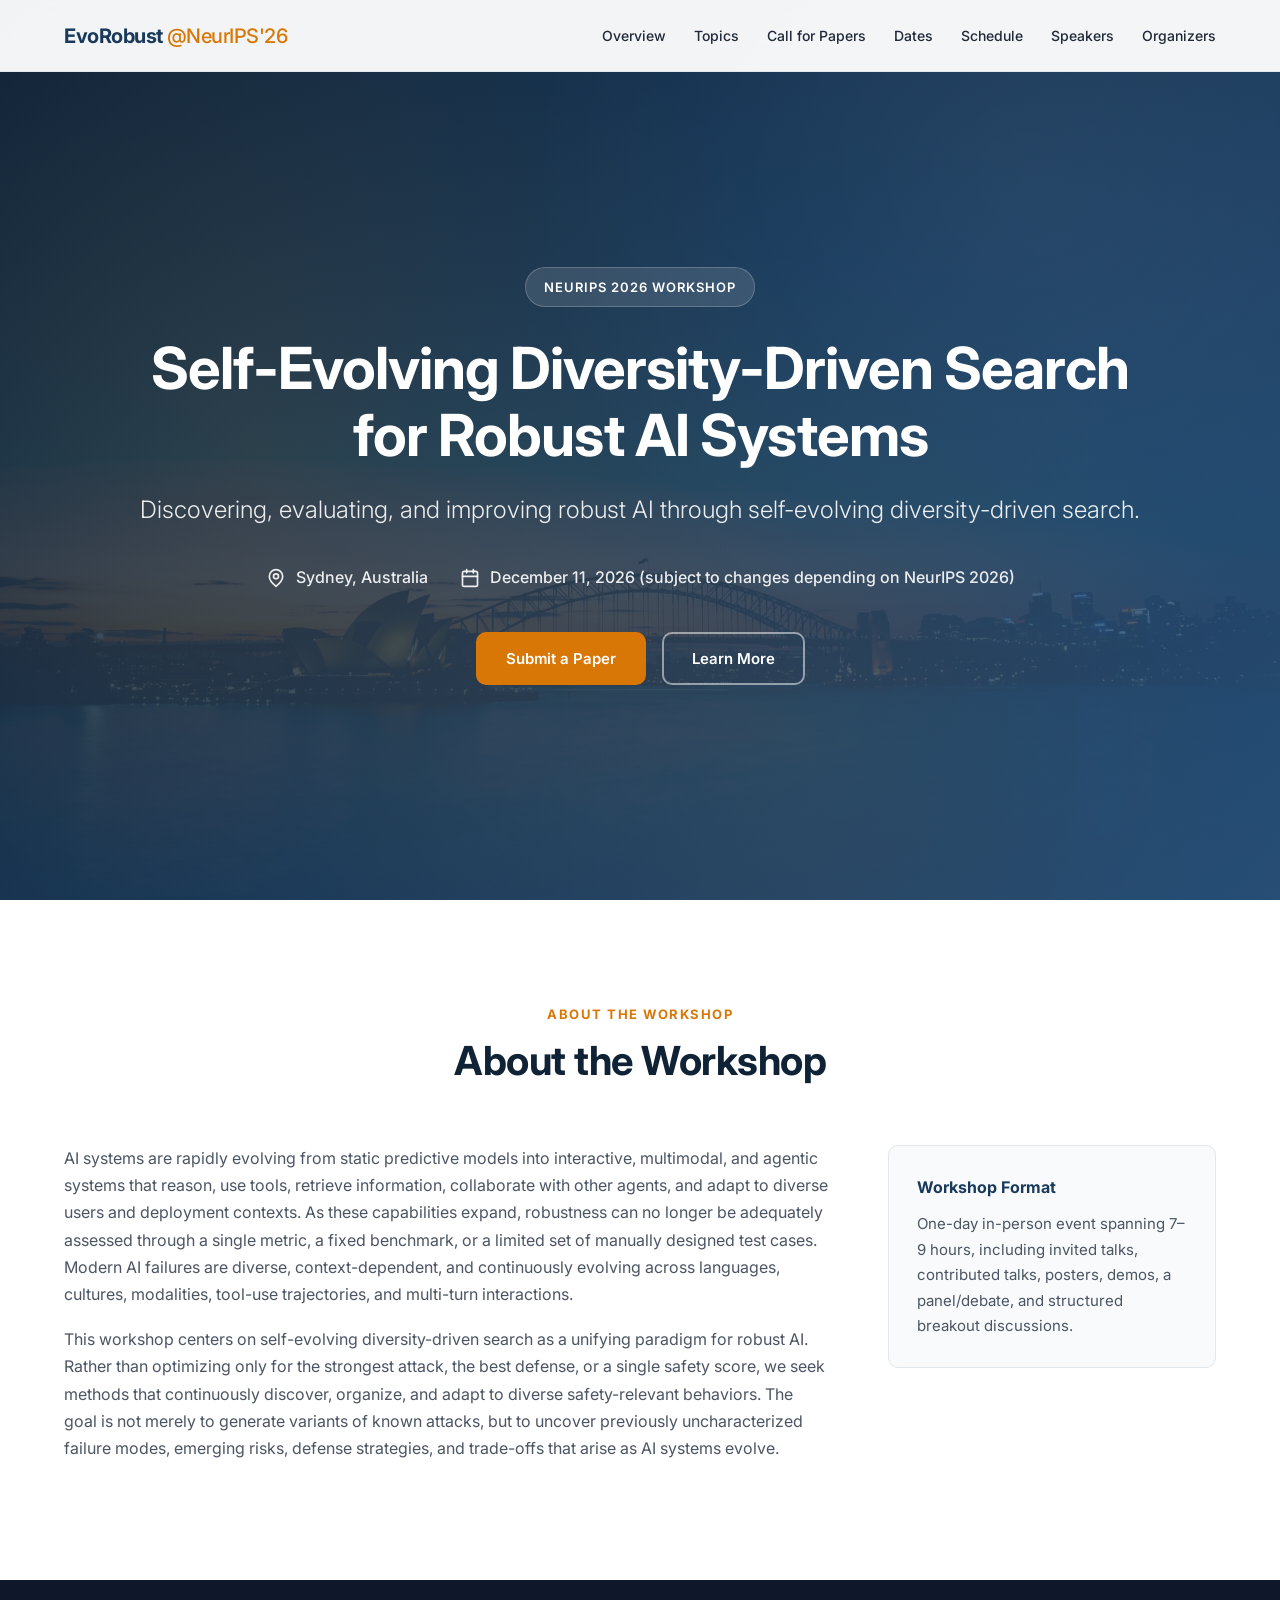
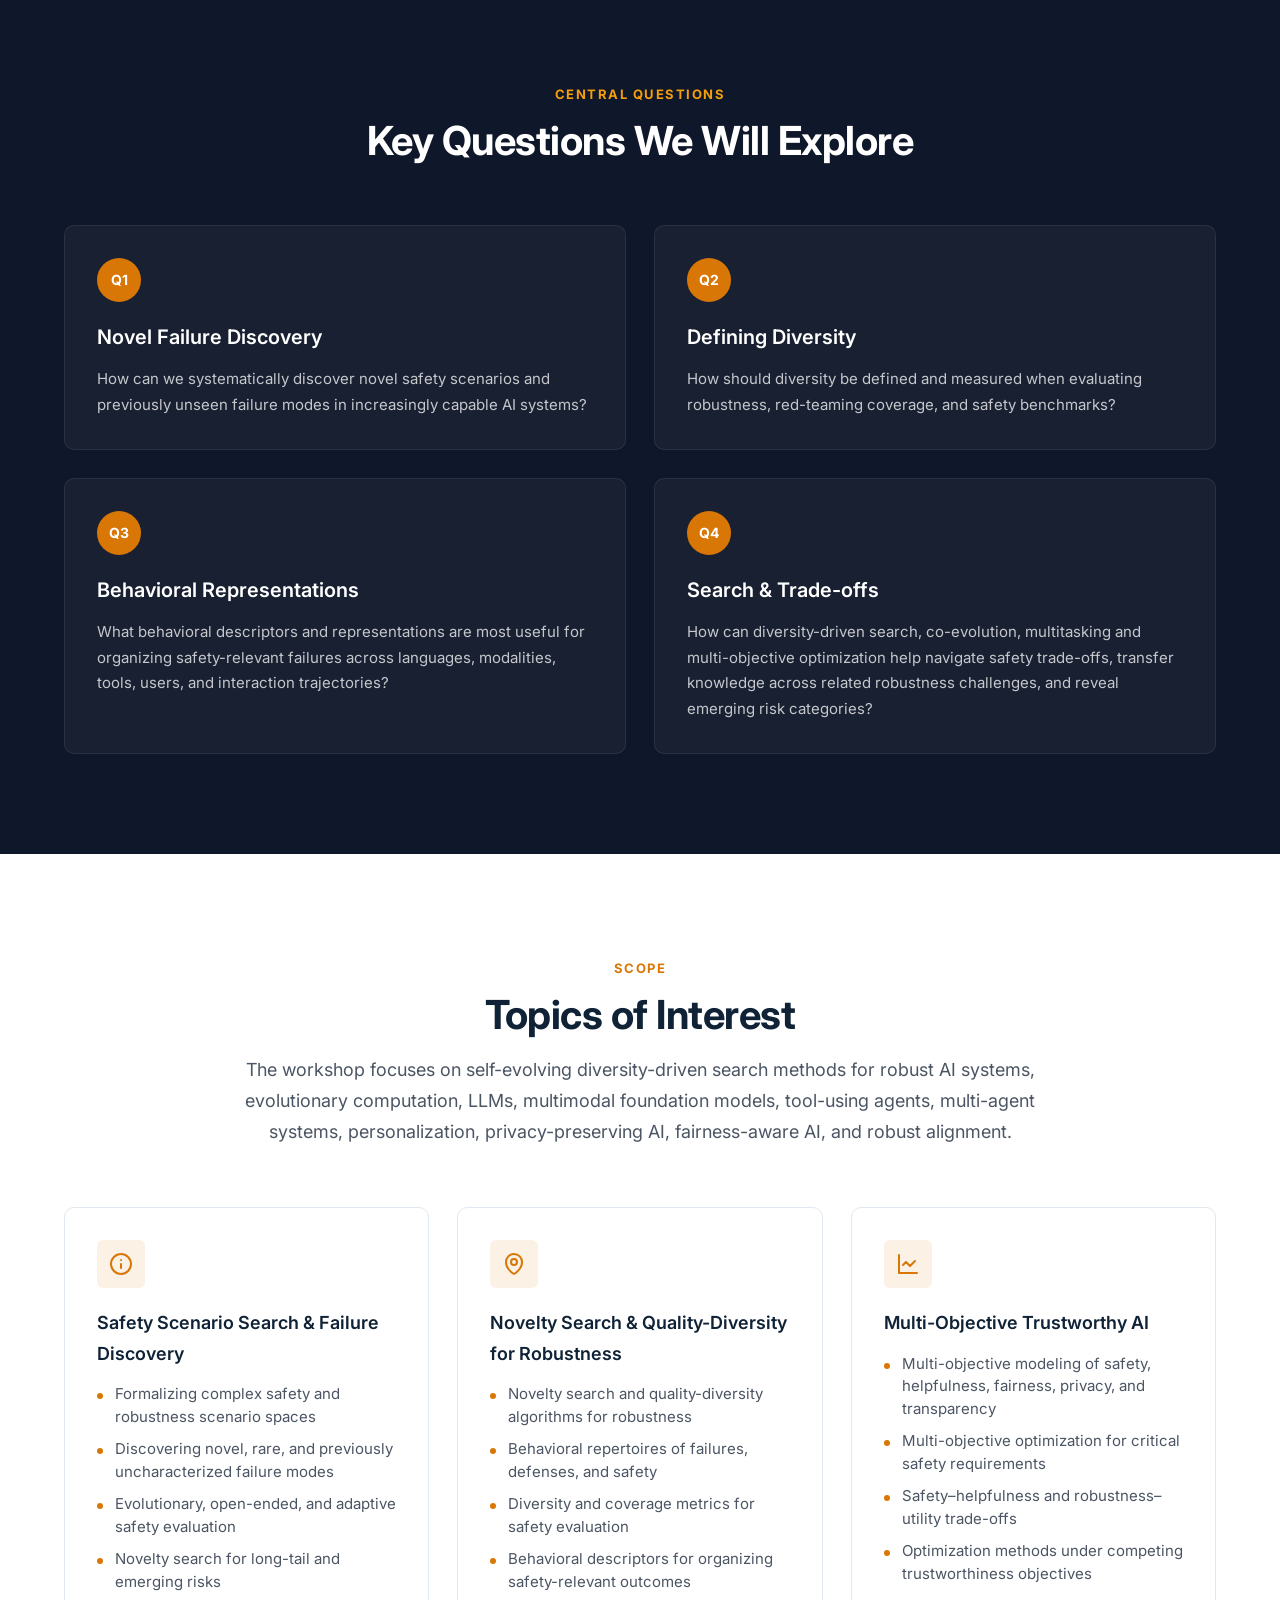
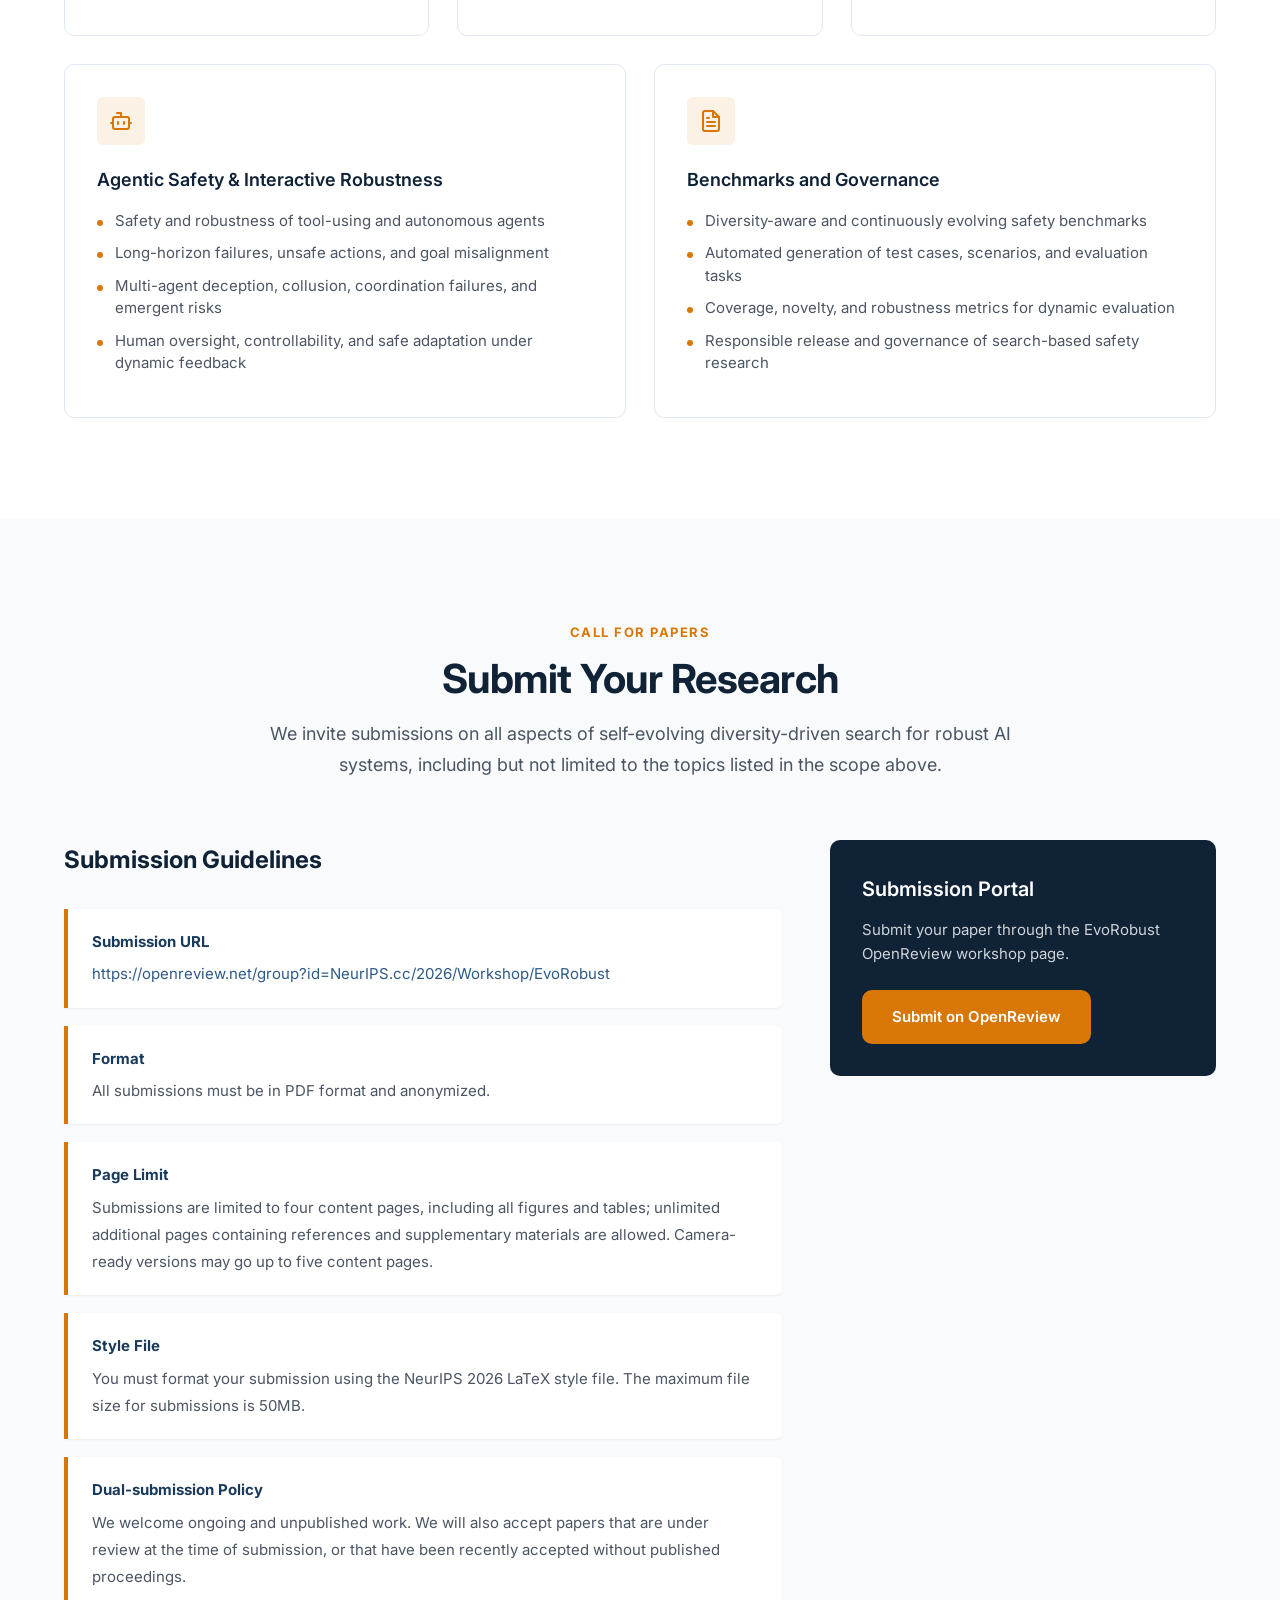
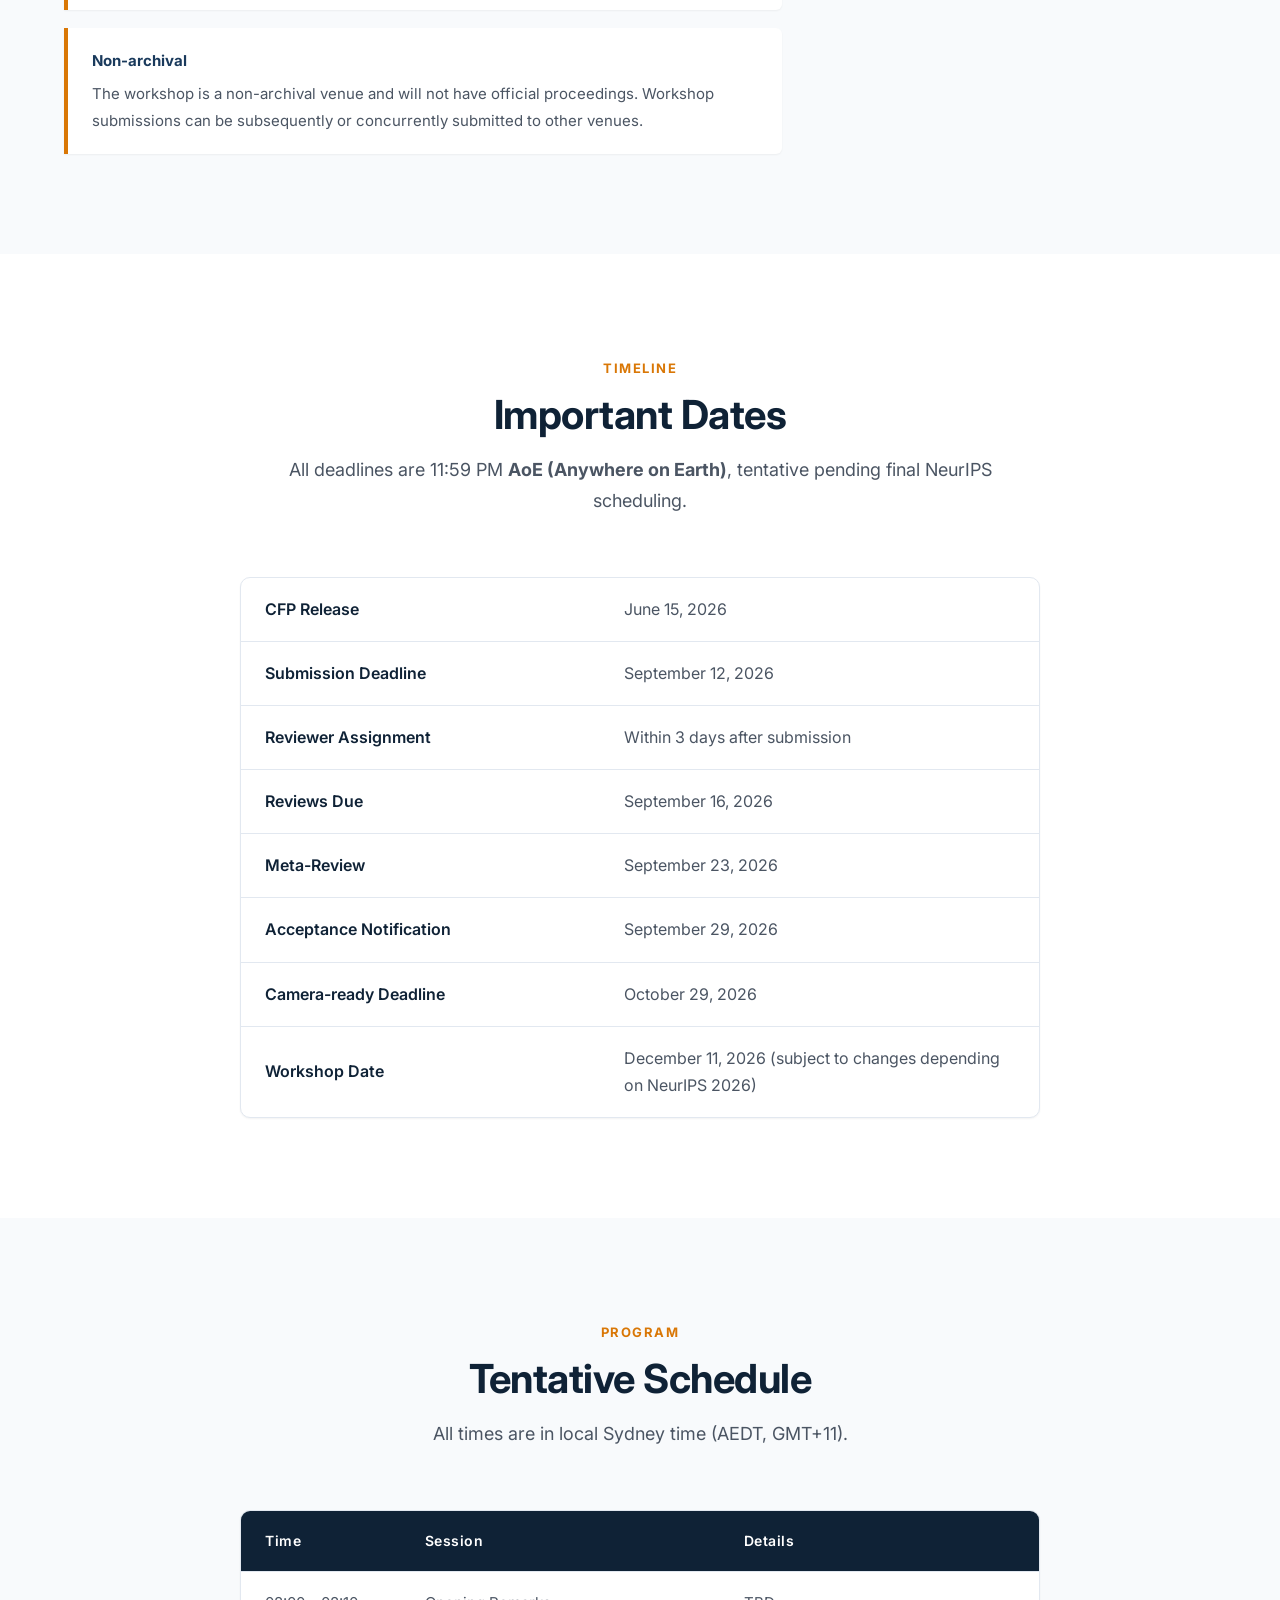
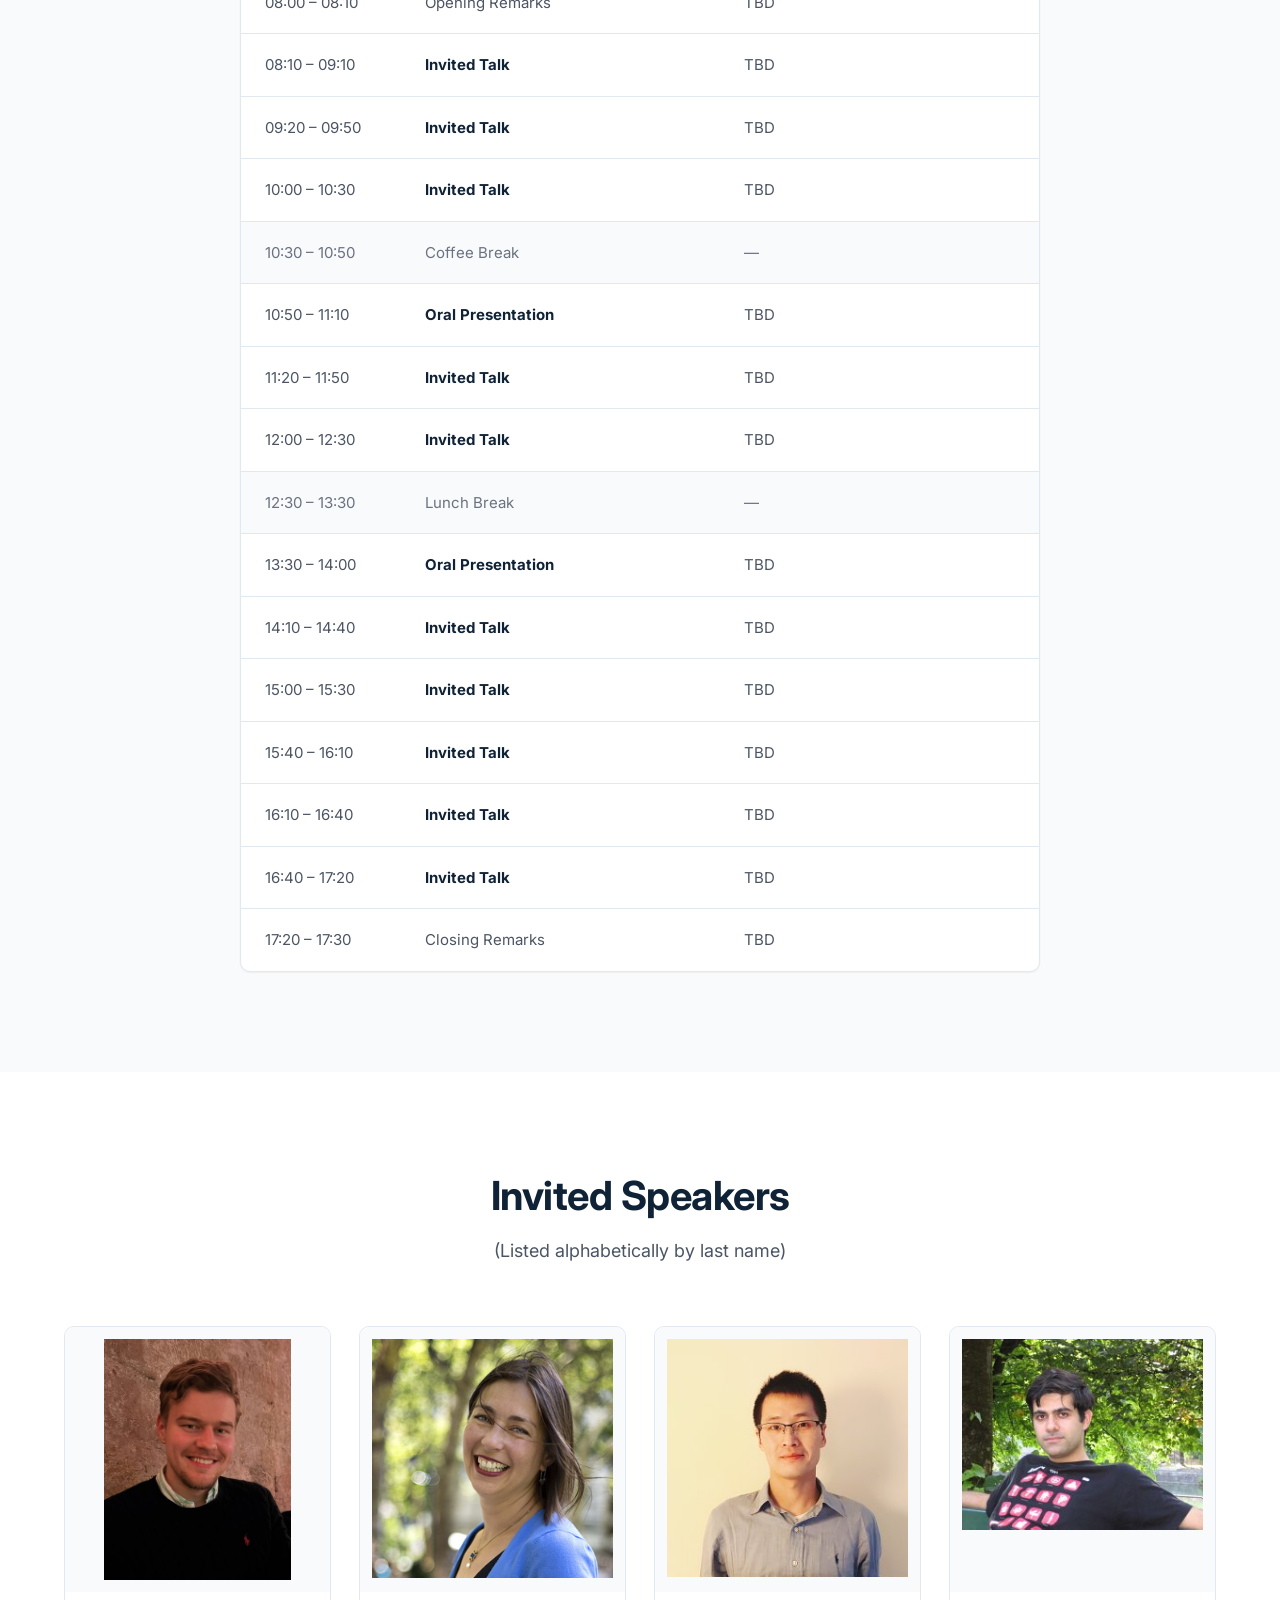
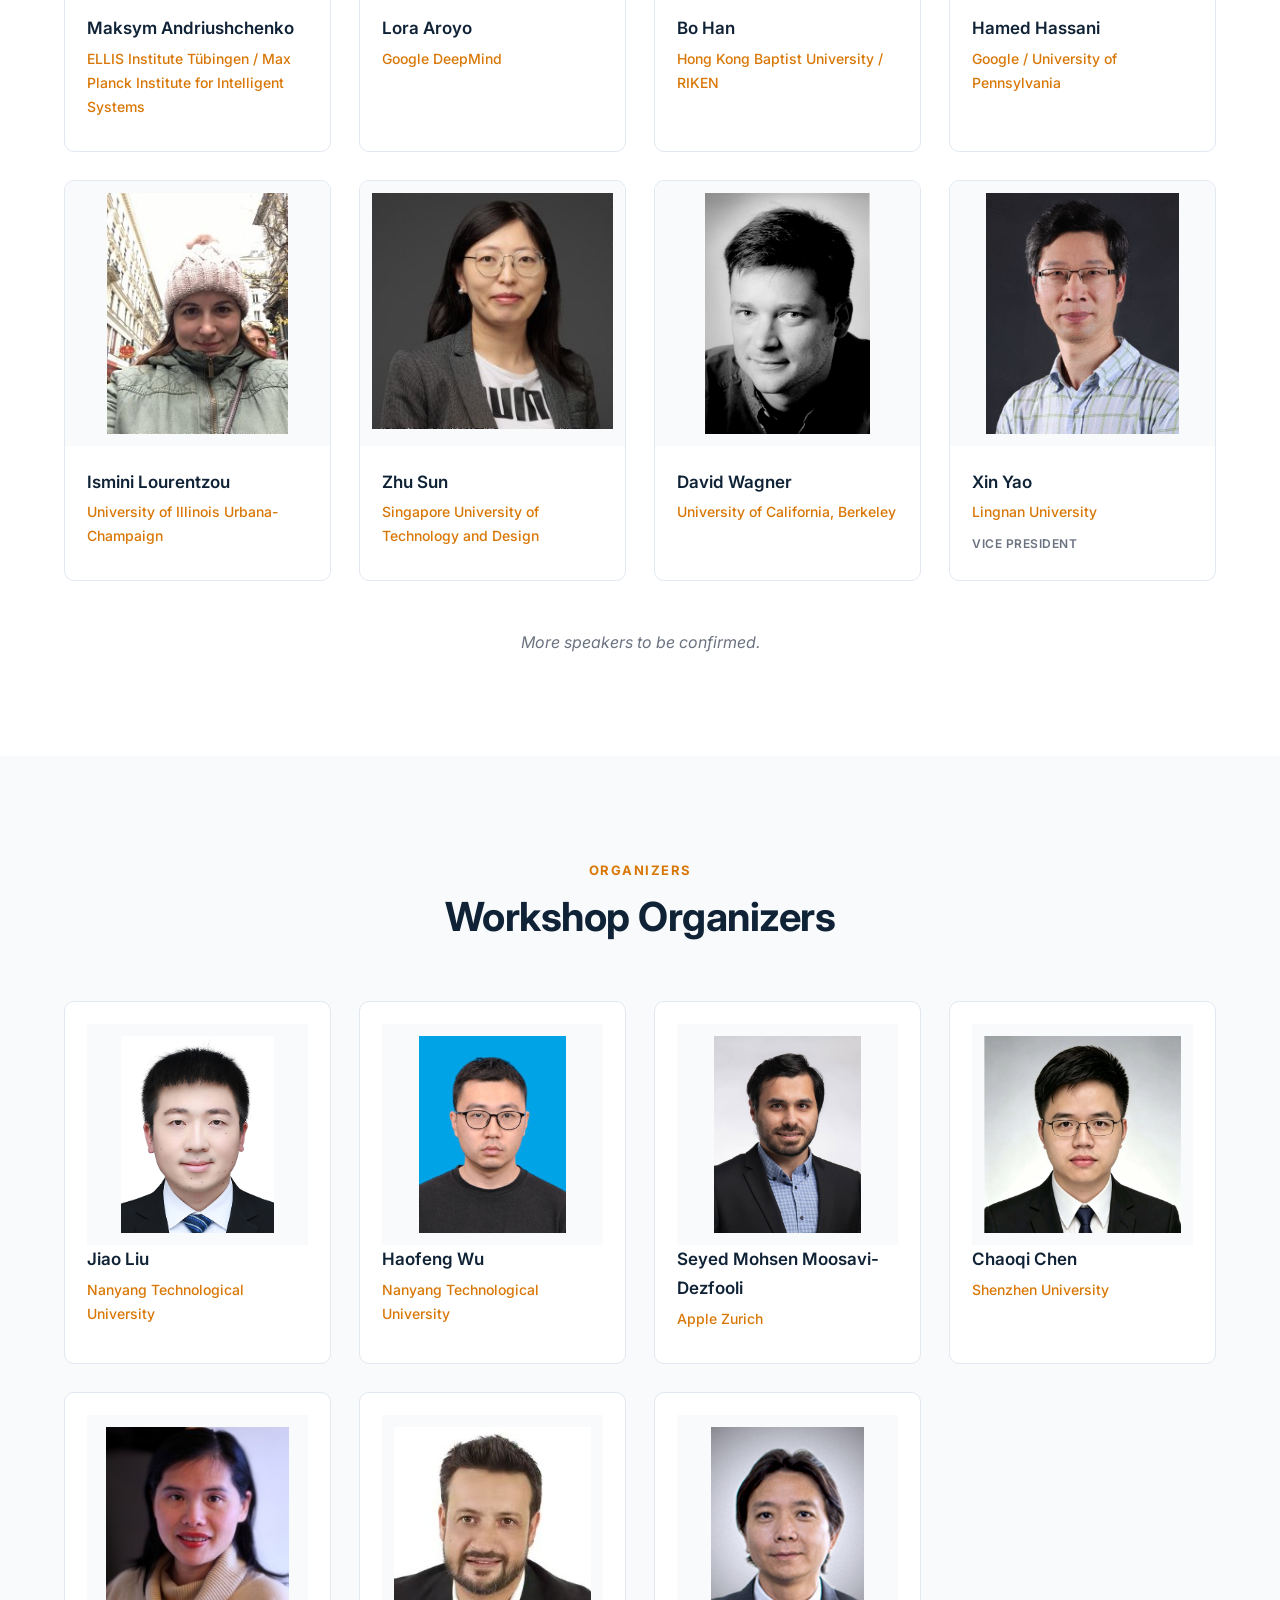
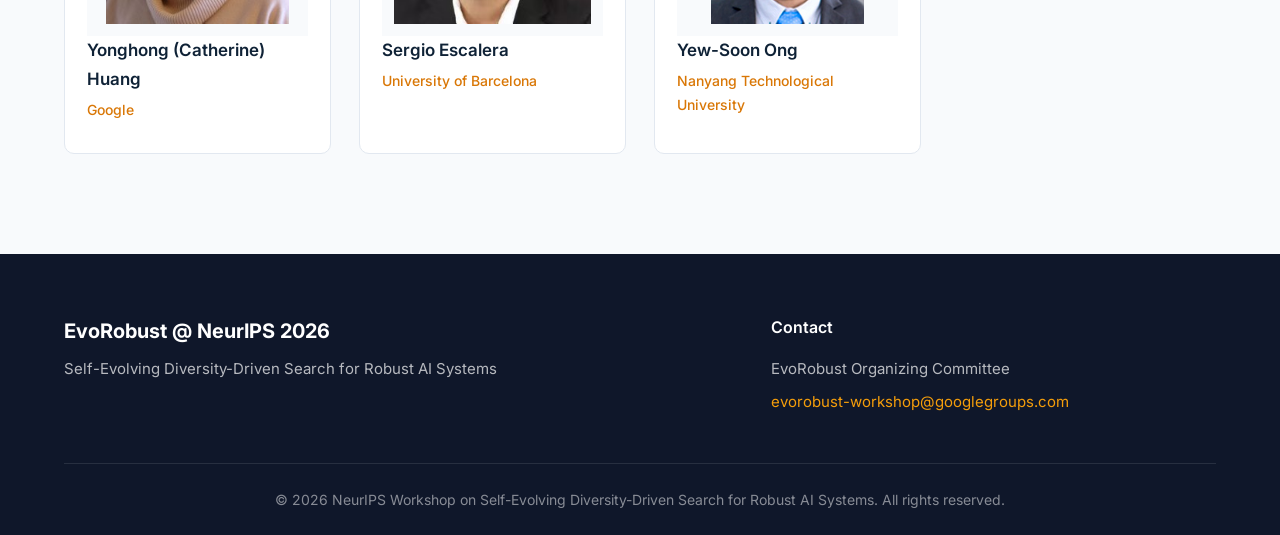
==== commit 58324dba: "Remove acceptance announcement section entirely" ====
--- a/index.html
+++ b/index.html
@@ -57,60 +57,6 @@
         </div>
     </header>
 
-    <!-- Acceptance Announcement -->
-    <section id="announcement" class="section" style="padding-top: 40px; padding-bottom: 40px; background-color: var(--color-bg-muted);">
-        <div class="container">
-            <div style="max-width: 900px; margin: 0 auto; background: #ffffff; border: 1px solid var(--color-border); border-radius: 12px; box-shadow: 0 4px 20px rgba(0,0,0,0.08); overflow: hidden;">
-                <!-- Email header -->
-                <div style="background: linear-gradient(135deg, var(--color-primary) 0%, var(--color-primary-dark) 100%); padding: 24px 36px; color: #ffffff;">
-                    <div style="font-size: 24px; font-weight: 700; margin-bottom: 4px;">✨ Dear Authors,</div>
-                    <div style="font-size: 14px; opacity: 0.85;">EvoRobust @ NeurIPS 2026 · Acceptance Announcement</div>
-                </div>
-                <!-- Email body -->
-                <div style="padding: 36px; font-size: 16px; line-height: 1.8; color: var(--color-text);">
-                    <p style="margin-bottom: 24px;">
-                        Congratulations again on the acceptance of your paper to the <strong>NeurIPS 2026 EvoRobust Workshop</strong> on Self-Evolving Diversity-Driven Search for Robust AI Systems! We very much look forward to seeing you at the workshop in Sydney on <strong>December 11, 2026</strong>.
-                    </p>
-
-                    <p style="margin-bottom: 8px;"><strong>Suggested References</strong></p>
-                    <p style="margin-bottom: 12px;">
-                        To support the preparation of your camera-ready manuscript, we would like to share several relevant works covering evolutionary computation, adversarial robustness, diversity-driven search, and robust learning:
-                    </p>
-                    <ul style="padding-left: 24px; margin-bottom: 12px; color: var(--color-text-light); font-size: 15px;">
-                        <li style="margin-bottom: 6px;">Evolutionary Computation for Trustworthy AI: From Attacks and Defenses to Self-Evolving Era. arXiv, 2026. <a href="https://arxiv.org/abs/2610.02996" target="_blank" rel="noopener noreferrer" style="color: var(--color-accent); text-decoration: underline;">Link</a></li>
-                        <li style="margin-bottom: 6px;">Confound from All Sides, Distill with Resilience: Multi-Objective Adversarial Paths to Zero-Shot Robustness. ICCV, 2025. <a href="https://openaccess.thecvf.com/content/ICCV2025/html/Dong_Confound_from_All_Sides_Distill_with_Resilience_Multi-Objective_Adversarial_Paths_ICCV_2025_paper.html" target="_blank" rel="noopener noreferrer" style="color: var(--color-accent); text-decoration: underline;">Link</a></li>
-                        <li style="margin-bottom: 6px;">Learning Latent Concepts for Detecting Out-of-Distribution Objects. CVPR, 2026. <a href="https://openaccess.thecvf.com/content/CVPR2026/html/Peng_Learning_Latent_Concepts_for_Detecting_Out-of-Distribution_Objects_CVPR_2026_paper.html" target="_blank" rel="noopener noreferrer" style="color: var(--color-accent); text-decoration: underline;">Link</a></li>
-                        <li style="margin-bottom: 6px;">Robust SuperAlignment: Weak-to-Strong Robustness Generalization for Vision-Language Models. NeurIPS, 2025. <a href="https://neurips.cc/virtual/2025/loc/san-diego/poster/115782" target="_blank" rel="noopener noreferrer" style="color: var(--color-accent); text-decoration: underline;">Link</a></li>
-                        <li style="margin-bottom: 6px;">Evolutionary Optimization of Computationally Expensive Problems via Surrogate Modeling. AIAA Journal, 2003. <a href="https://doi.org/10.2514/2.1999" target="_blank" rel="noopener noreferrer" style="color: var(--color-accent); text-decoration: underline;">Link</a></li>
-                    </ul>
-                    <p style="margin-bottom: 24px; font-size: 14px; color: var(--color-text-muted); font-style: italic;">
-                        Note: These publications showcase the diverse applications and methodological advances in robust AI systems, highlighting the potential for novel contributions in this emerging field.
-                    </p>
-
-                    <p style="margin-bottom: 8px;"><strong>Conference Registration</strong></p>
-                    <p style="margin-bottom: 24px;">
-                        Authors who plan to attend the workshop should register through the <a href="https://neurips.cc/Conferences/2026" target="_blank" rel="noopener noreferrer" style="color: var(--color-accent); text-decoration: underline;">official NeurIPS 2026 registration system</a>. As conference registration may be subject to availability, we encourage you to check the official registration information and make arrangements accordingly.
-                    </p>
-
-                    <p style="margin-bottom: 8px;"><strong>Workshop Presentation</strong></p>
-                    <p style="margin-bottom: 24px;">
-                        The workshop will take place on December 11, 2026, in Sydney, Australia. Further details regarding oral and poster presentations will be communicated separately.
-                    </p>
-
-                    <p style="margin-bottom: 0;">
-                        Thank you again for your contribution. We look forward to seeing you at EvoRobust 2026!
-                    </p>
-                </div>
-                <!-- Email footer -->
-                <div style="padding: 20px 36px; border-top: 1px solid var(--color-border); background: var(--color-bg-muted);">
-                    <div style="font-size: 15px; color: var(--color-text-light); line-height: 1.6;">
-                        Best regards,<br>
-                        <strong style="color: var(--color-primary);">EvoRobust @ NeurIPS 2026 Organizing Team</strong>
-                    </div>
-                </div>
-            </div>
-        </div>
-    </section>
 
     <!-- Overview Section -->
     <section id="overview" class="section">
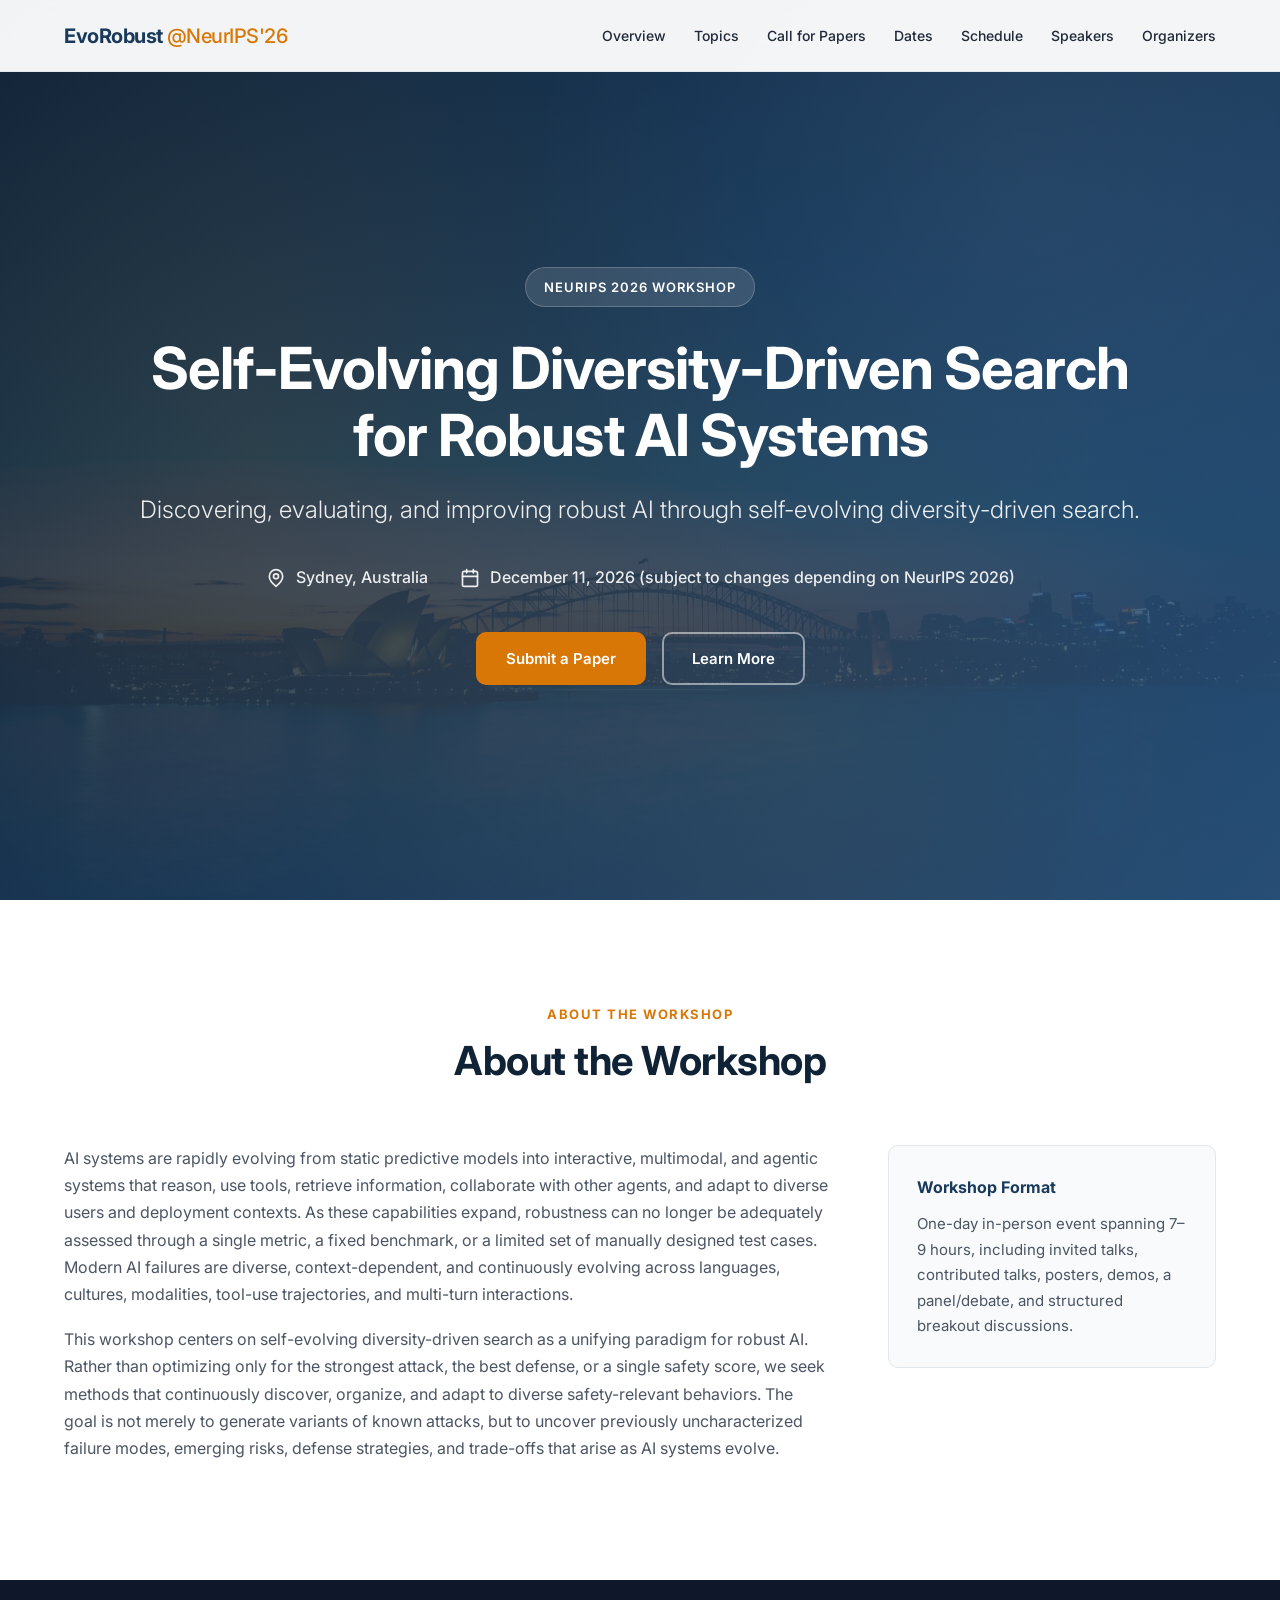
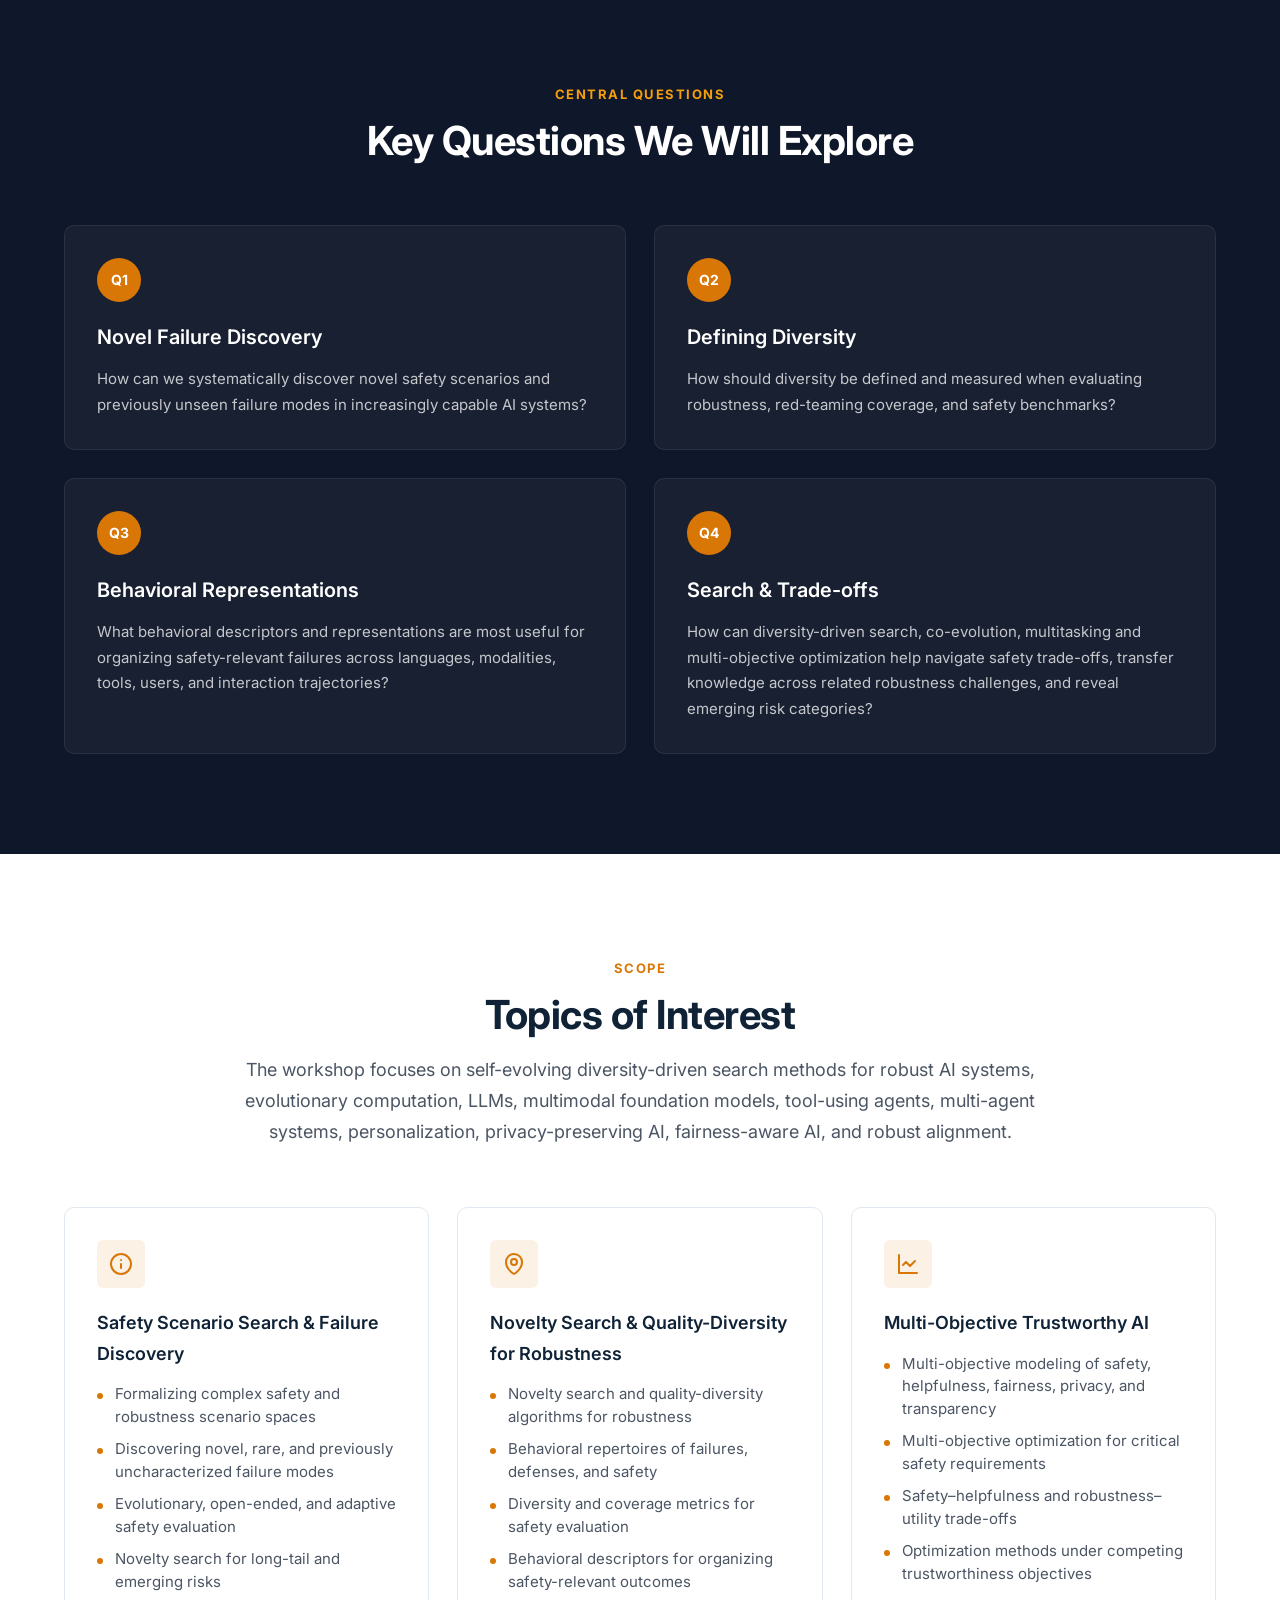
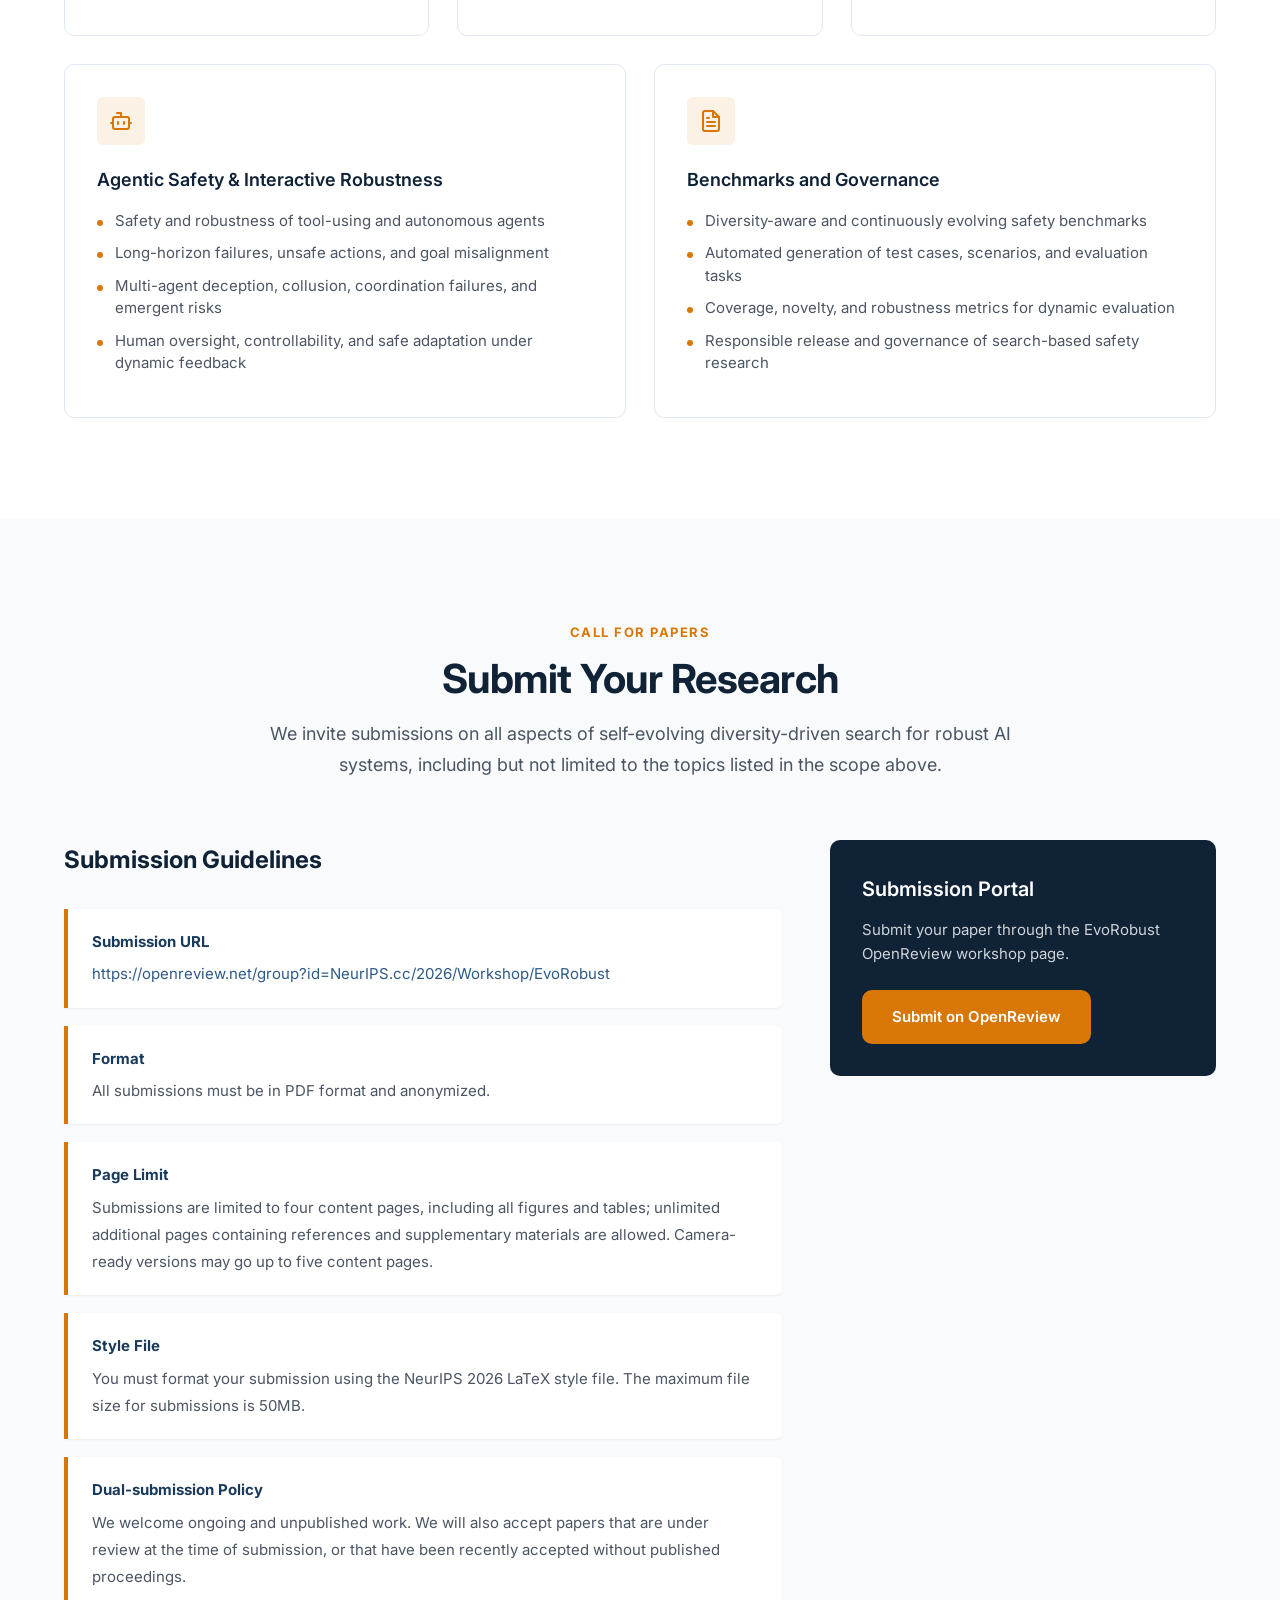
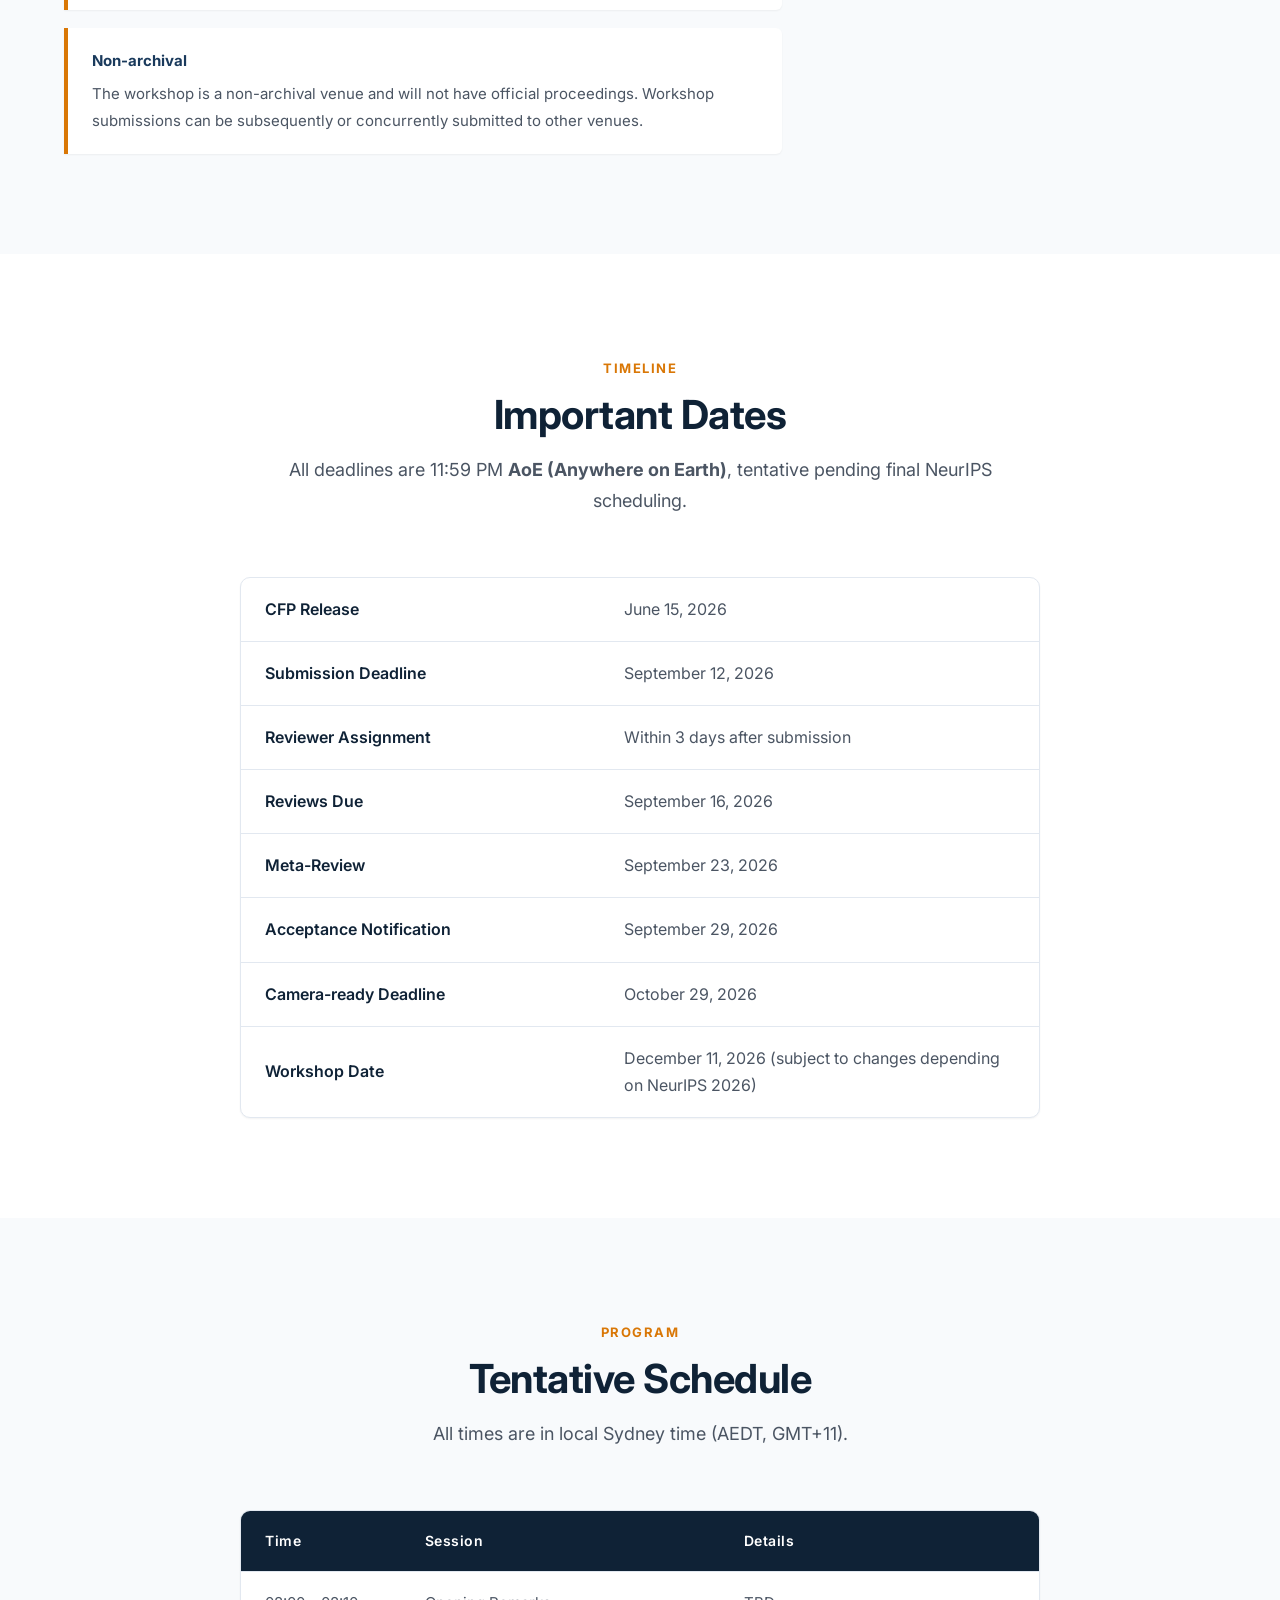
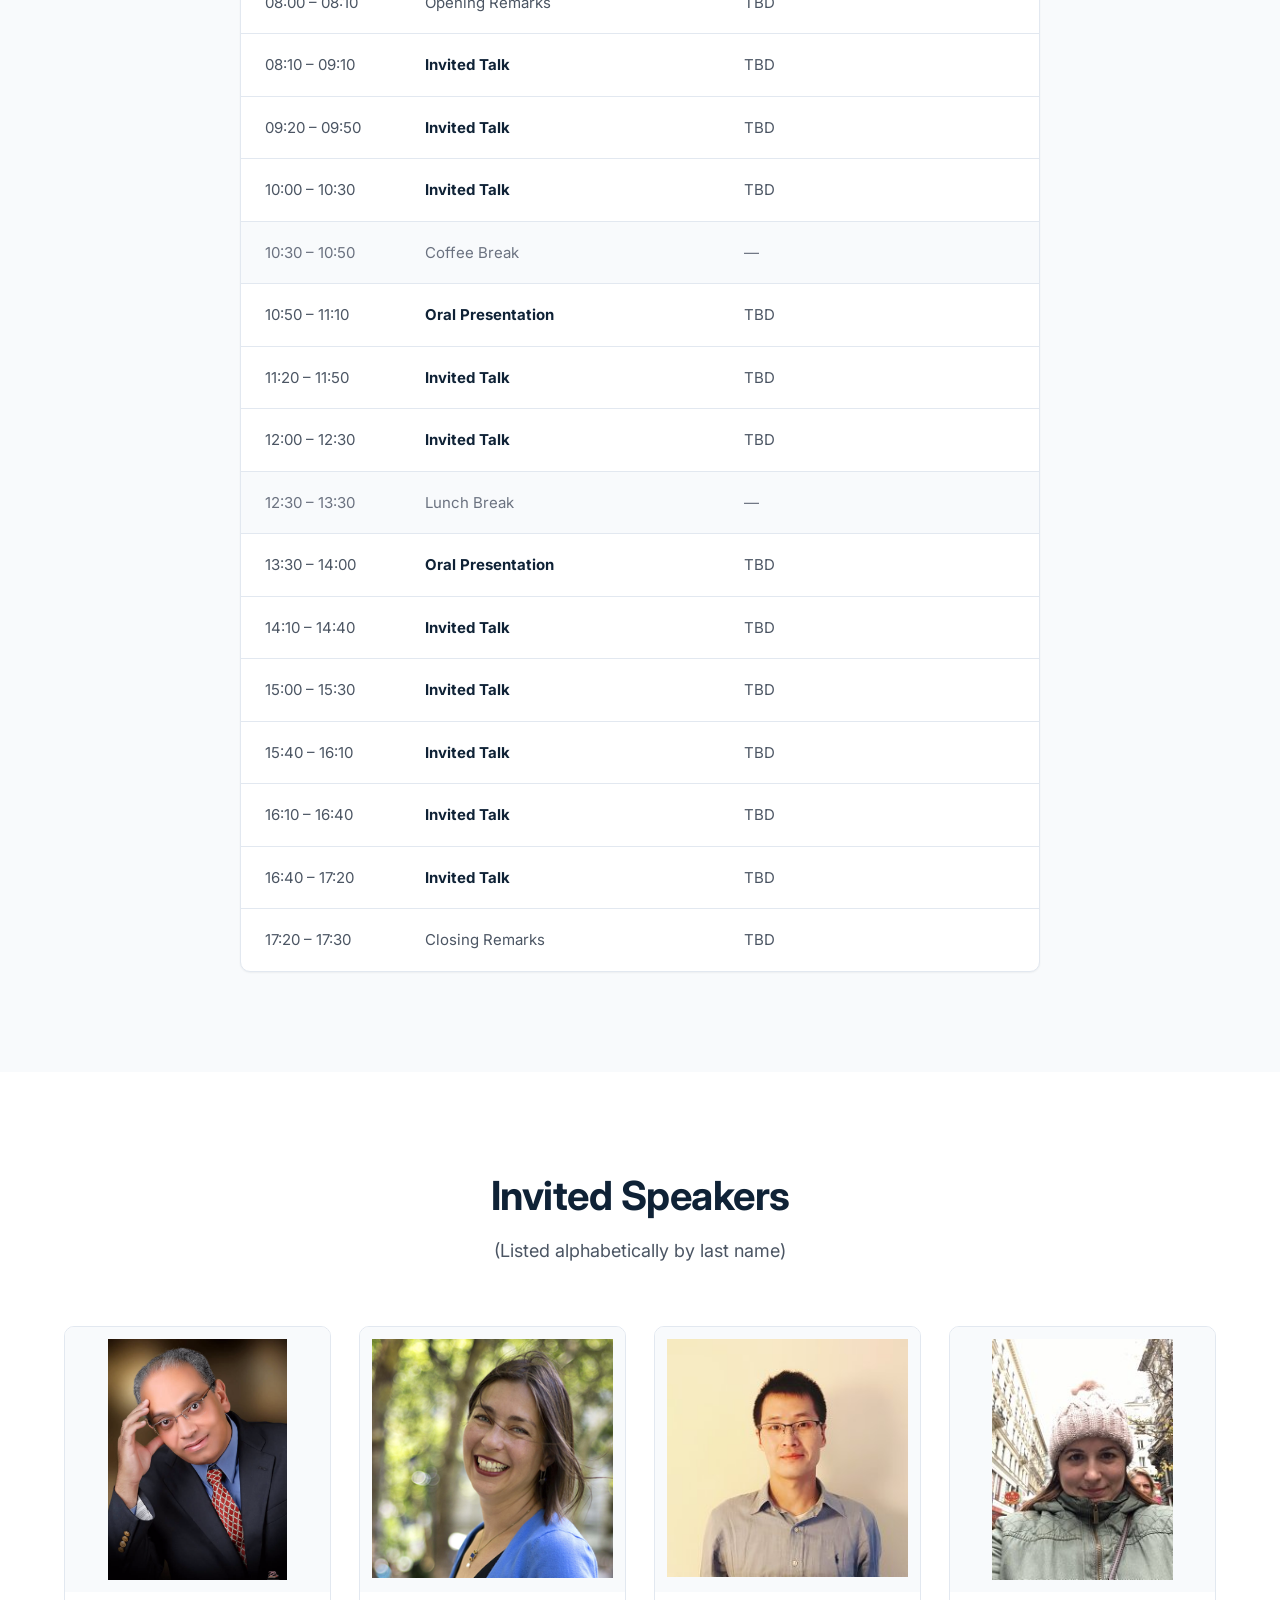
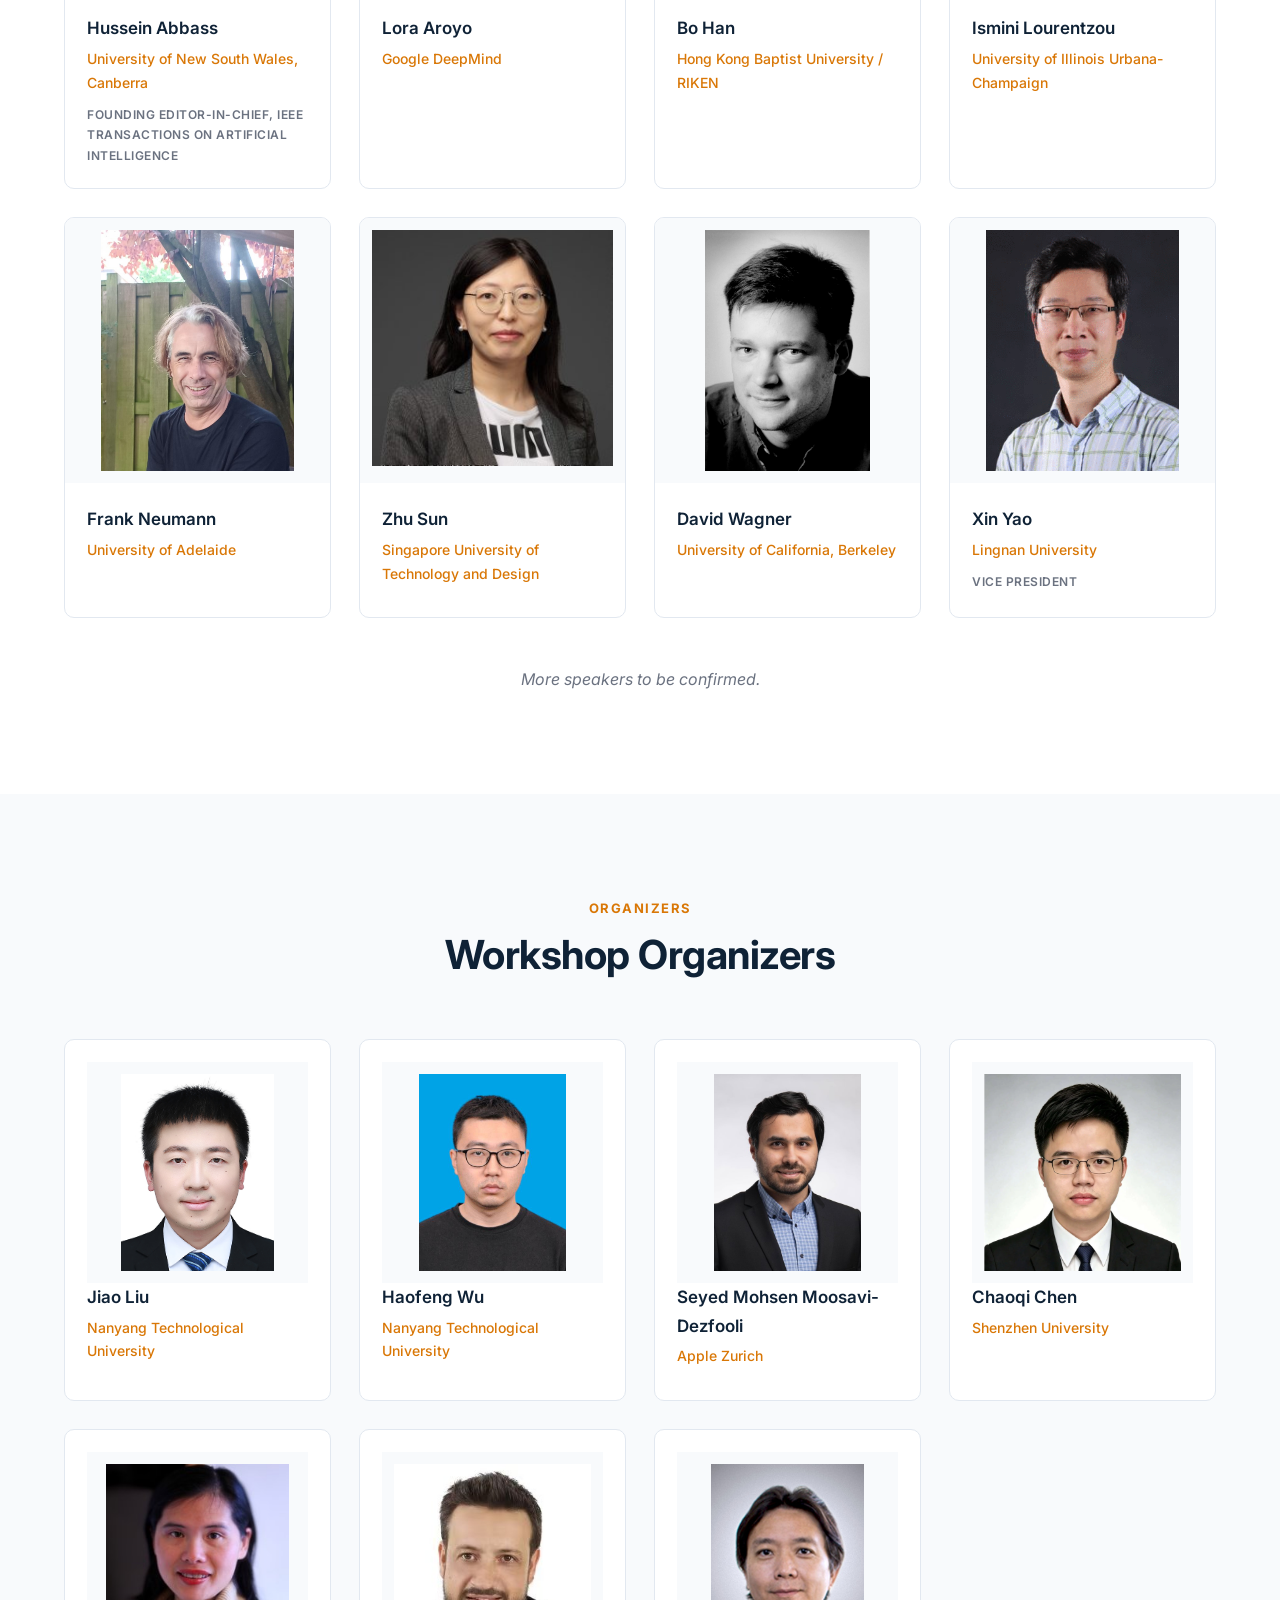
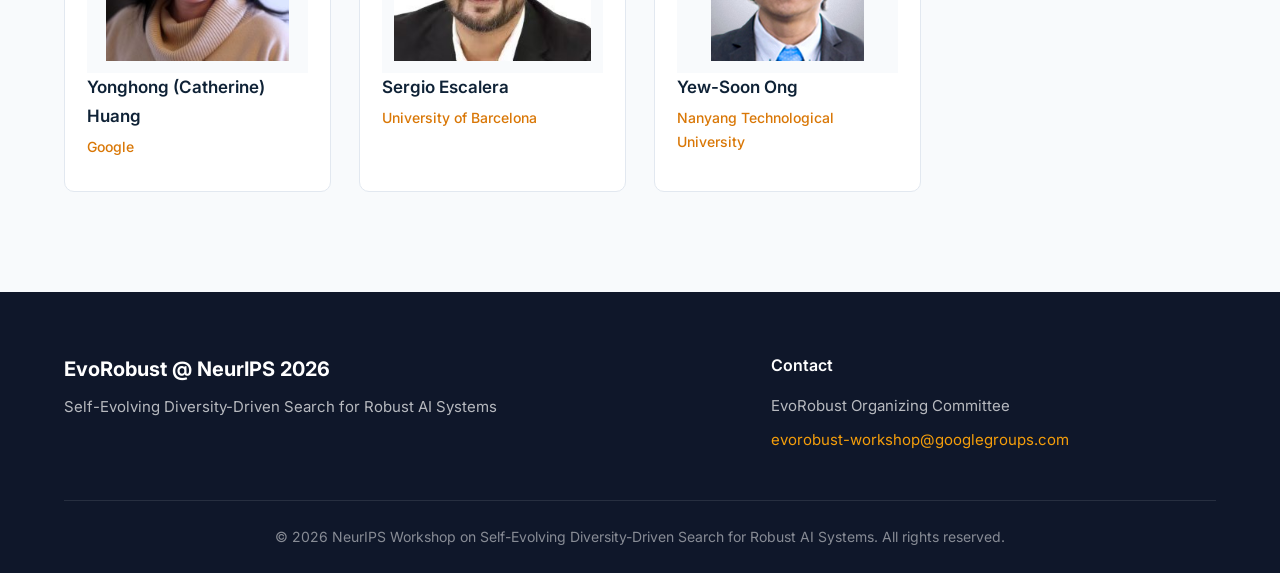
==== commit 3fb2a183: "Update speakers: remove Maksym Andriushchenko and Hamed Hassani; add Hussein Abbass (UNSW Canberra) " ====
--- a/index.html
+++ b/index.html
@@ -400,10 +400,11 @@
             </div>
             <div class="speakers-grid">
                 <div class="speaker-card">
-                    <a href="https://www.andriushchenko.me/" target="_blank" rel="noopener noreferrer"><img src="images/speakers/maksym-andriushchenko.jpg" alt="Maksym Andriushchenko" class="speaker-image"></a>
-                    <div class="speaker-info">
-                        <h3><a href="https://www.andriushchenko.me/" target="_blank" rel="noopener noreferrer">Maksym Andriushchenko</a></h3>
-                        <p class="speaker-affiliation">ELLIS Institute Tübingen / Max Planck Institute for Intelligent Systems</p>
+                    <a href="https://scholar.google.com/citations?user=Z5iNnqIAAAAJ&hl=zh-CN" target="_blank" rel="noopener noreferrer"><img src="images/speakers/hussein-abbass.png" alt="Hussein Abbass" class="speaker-image"></a>
+                    <div class="speaker-info">
+                        <h3><a href="https://scholar.google.com/citations?user=Z5iNnqIAAAAJ&hl=zh-CN" target="_blank" rel="noopener noreferrer">Hussein Abbass</a></h3>
+                        <p class="speaker-affiliation">University of New South Wales, Canberra</p>
+                        <p class="speaker-role">Founding Editor-in-Chief, IEEE Transactions on Artificial Intelligence</p>
                     </div>
                 </div>
                 <div class="speaker-card">
@@ -421,17 +422,17 @@
                     </div>
                 </div>
                 <div class="speaker-card">
-                    <a href="https://scholar.google.com/citations?user=M9V6y-0AAAAJ&hl=en" target="_blank" rel="noopener noreferrer"><img src="images/speakers/hamed-hassani.jpg" alt="Hamed Hassani" class="speaker-image"></a>
-                    <div class="speaker-info">
-                        <h3><a href="https://scholar.google.com/citations?user=M9V6y-0AAAAJ&hl=en" target="_blank" rel="noopener noreferrer">Hamed Hassani</a></h3>
-                        <p class="speaker-affiliation">Google / University of Pennsylvania</p>
-                    </div>
-                </div>
-                <div class="speaker-card">
                     <a href="https://scholar.google.com/citations?user=CjxQvikAAAAJ&hl=en" target="_blank" rel="noopener noreferrer"><img src="images/speakers/ismini-lourentzou.jpg" alt="Ismini Lourentzou" class="speaker-image"></a>
                     <div class="speaker-info">
                         <h3><a href="https://scholar.google.com/citations?user=CjxQvikAAAAJ&hl=en" target="_blank" rel="noopener noreferrer">Ismini Lourentzou</a></h3>
                         <p class="speaker-affiliation">University of Illinois Urbana-Champaign</p>
+                    </div>
+                </div>
+                <div class="speaker-card">
+                    <a href="https://scholar.google.com/citations?user=bzmH088AAAAJ&hl=en" target="_blank" rel="noopener noreferrer"><img src="images/speakers/frank-neumann.jpg" alt="Frank Neumann" class="speaker-image"></a>
+                    <div class="speaker-info">
+                        <h3><a href="https://scholar.google.com/citations?user=bzmH088AAAAJ&hl=en" target="_blank" rel="noopener noreferrer">Frank Neumann</a></h3>
+                        <p class="speaker-affiliation">University of Adelaide</p>
                     </div>
                 </div>
                 <div class="speaker-card">
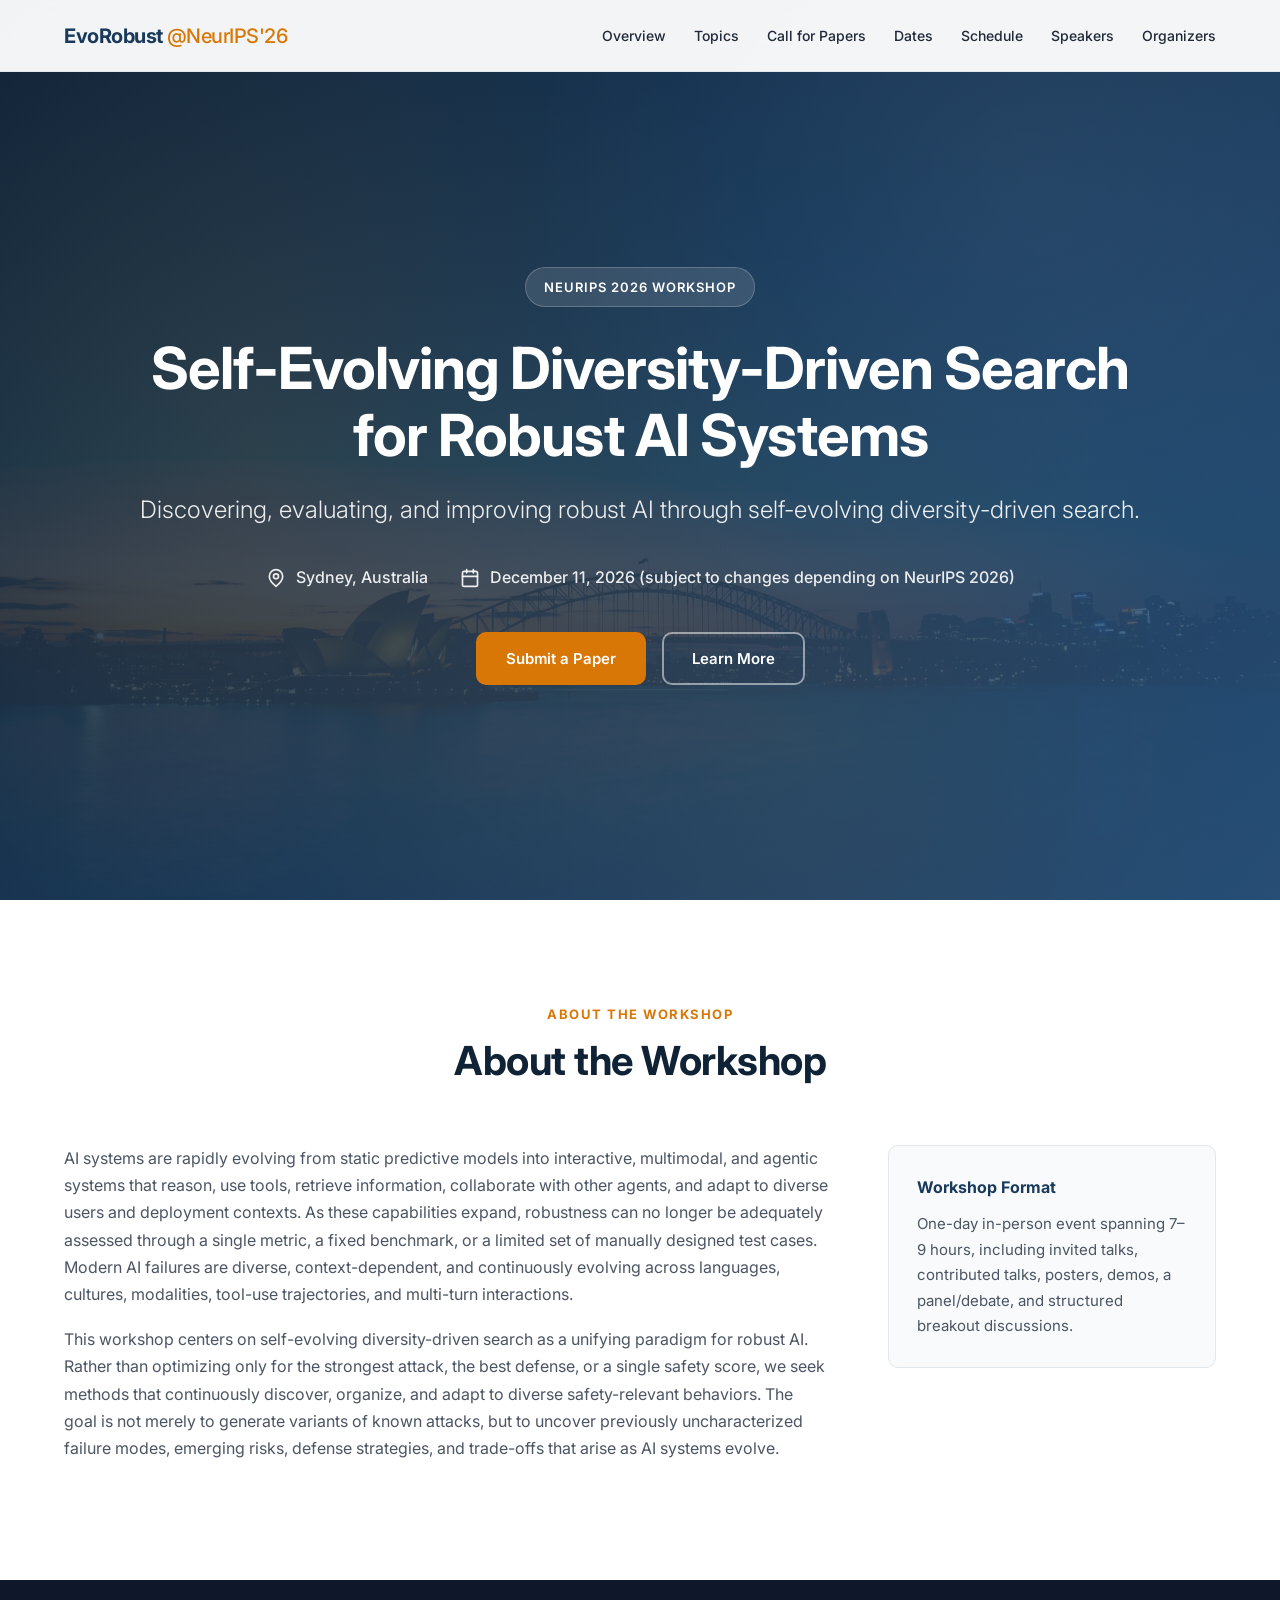
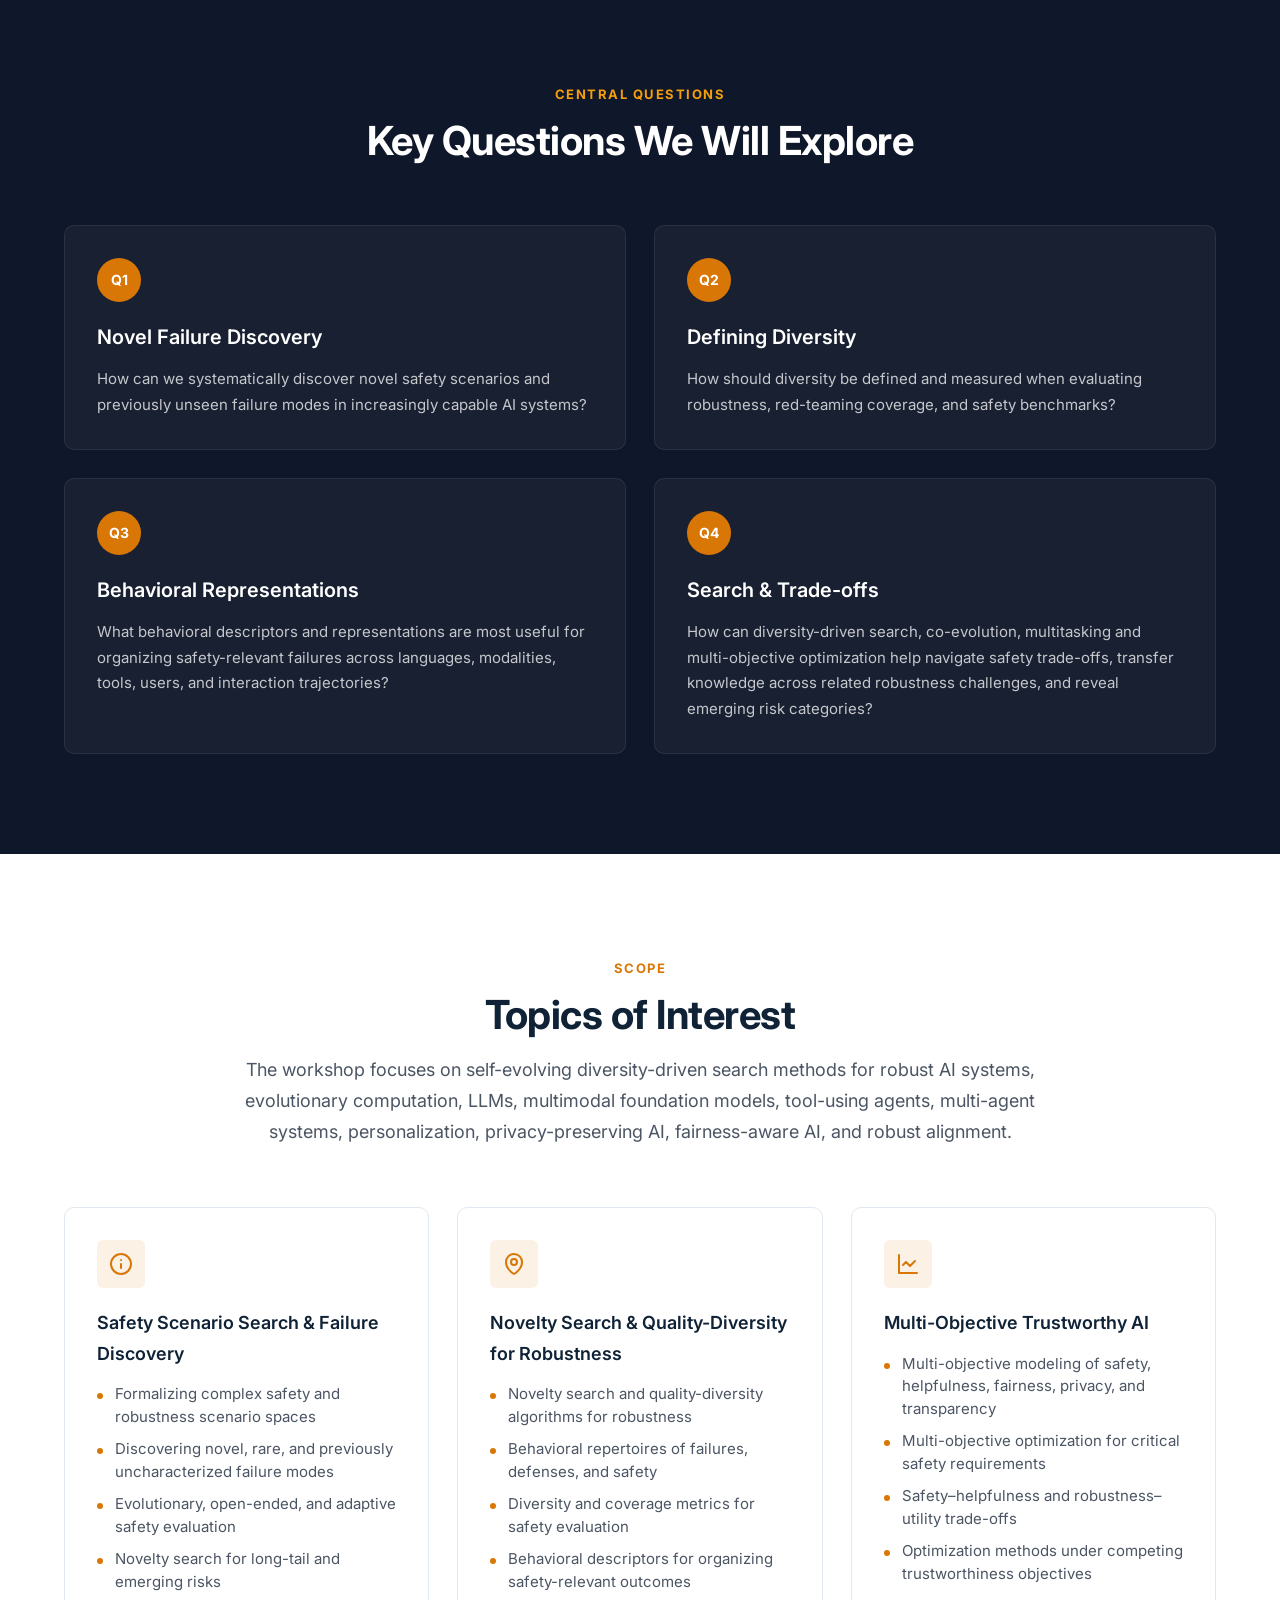
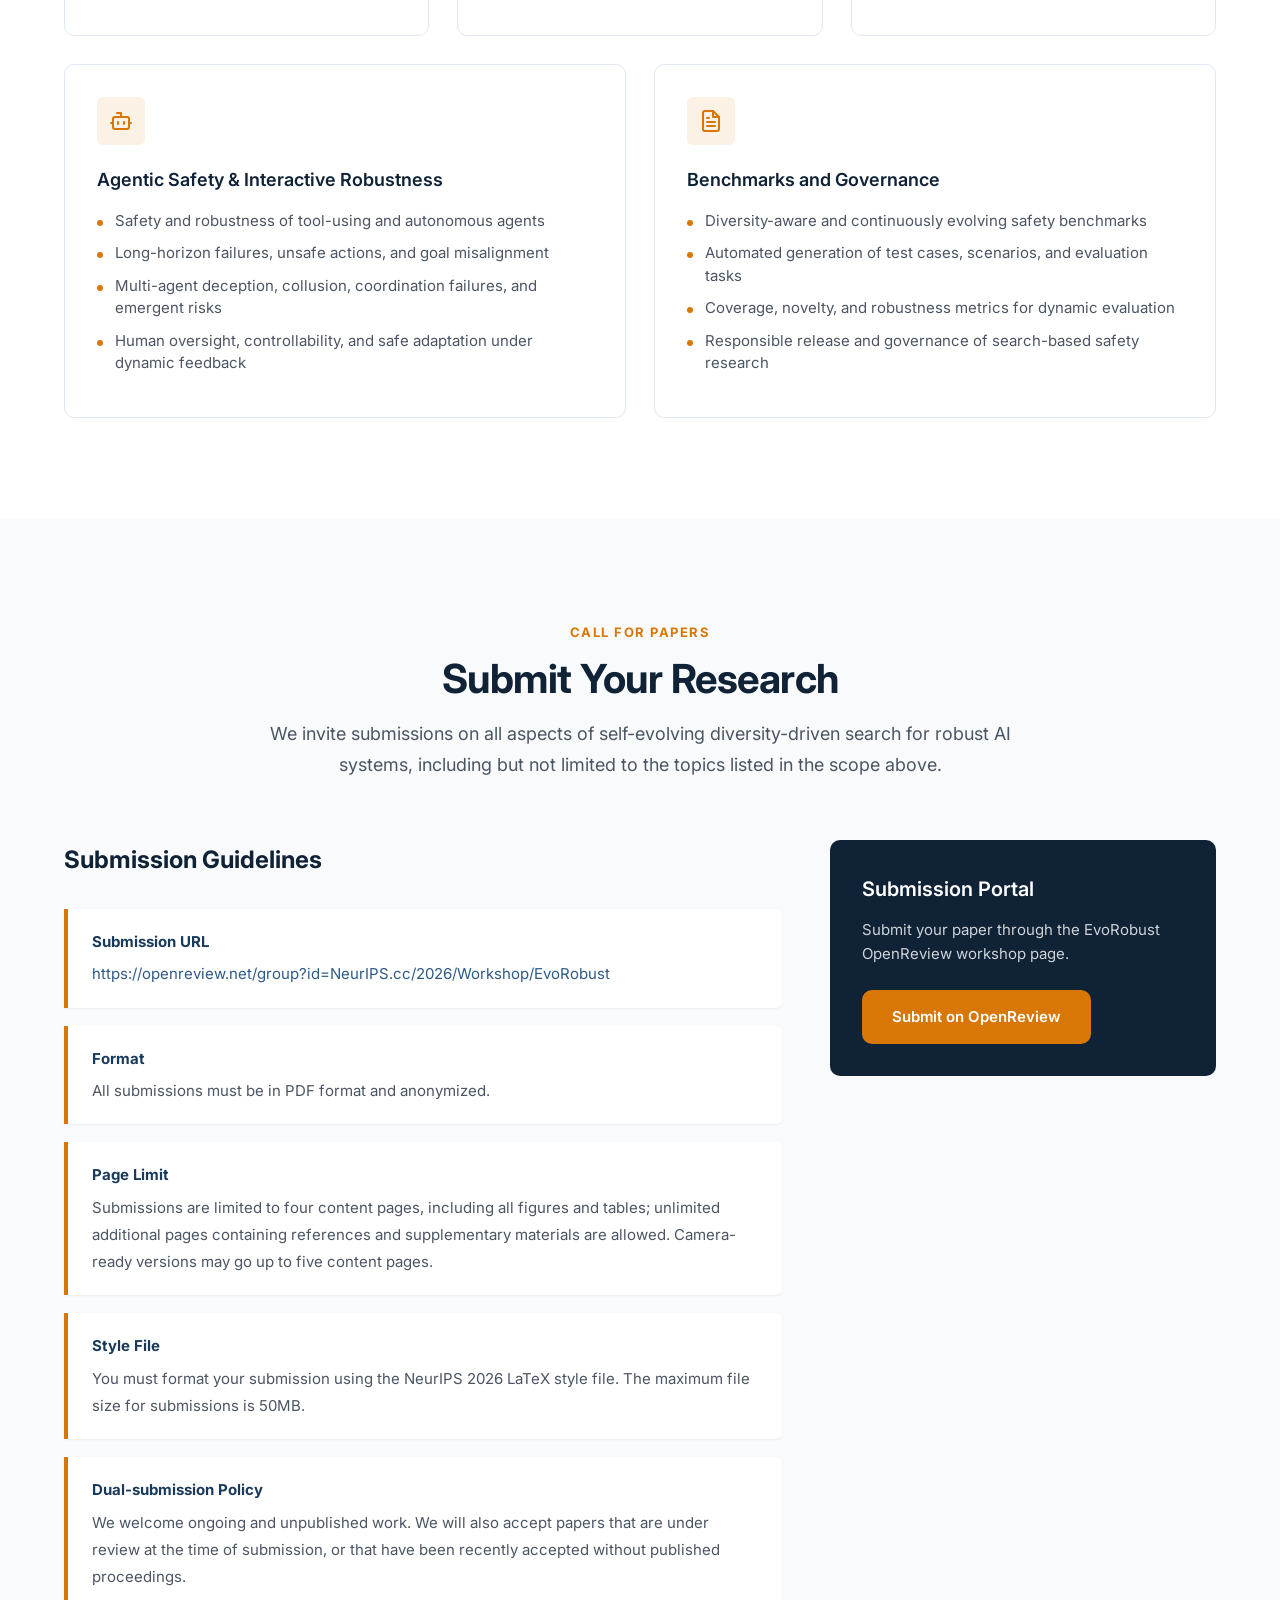
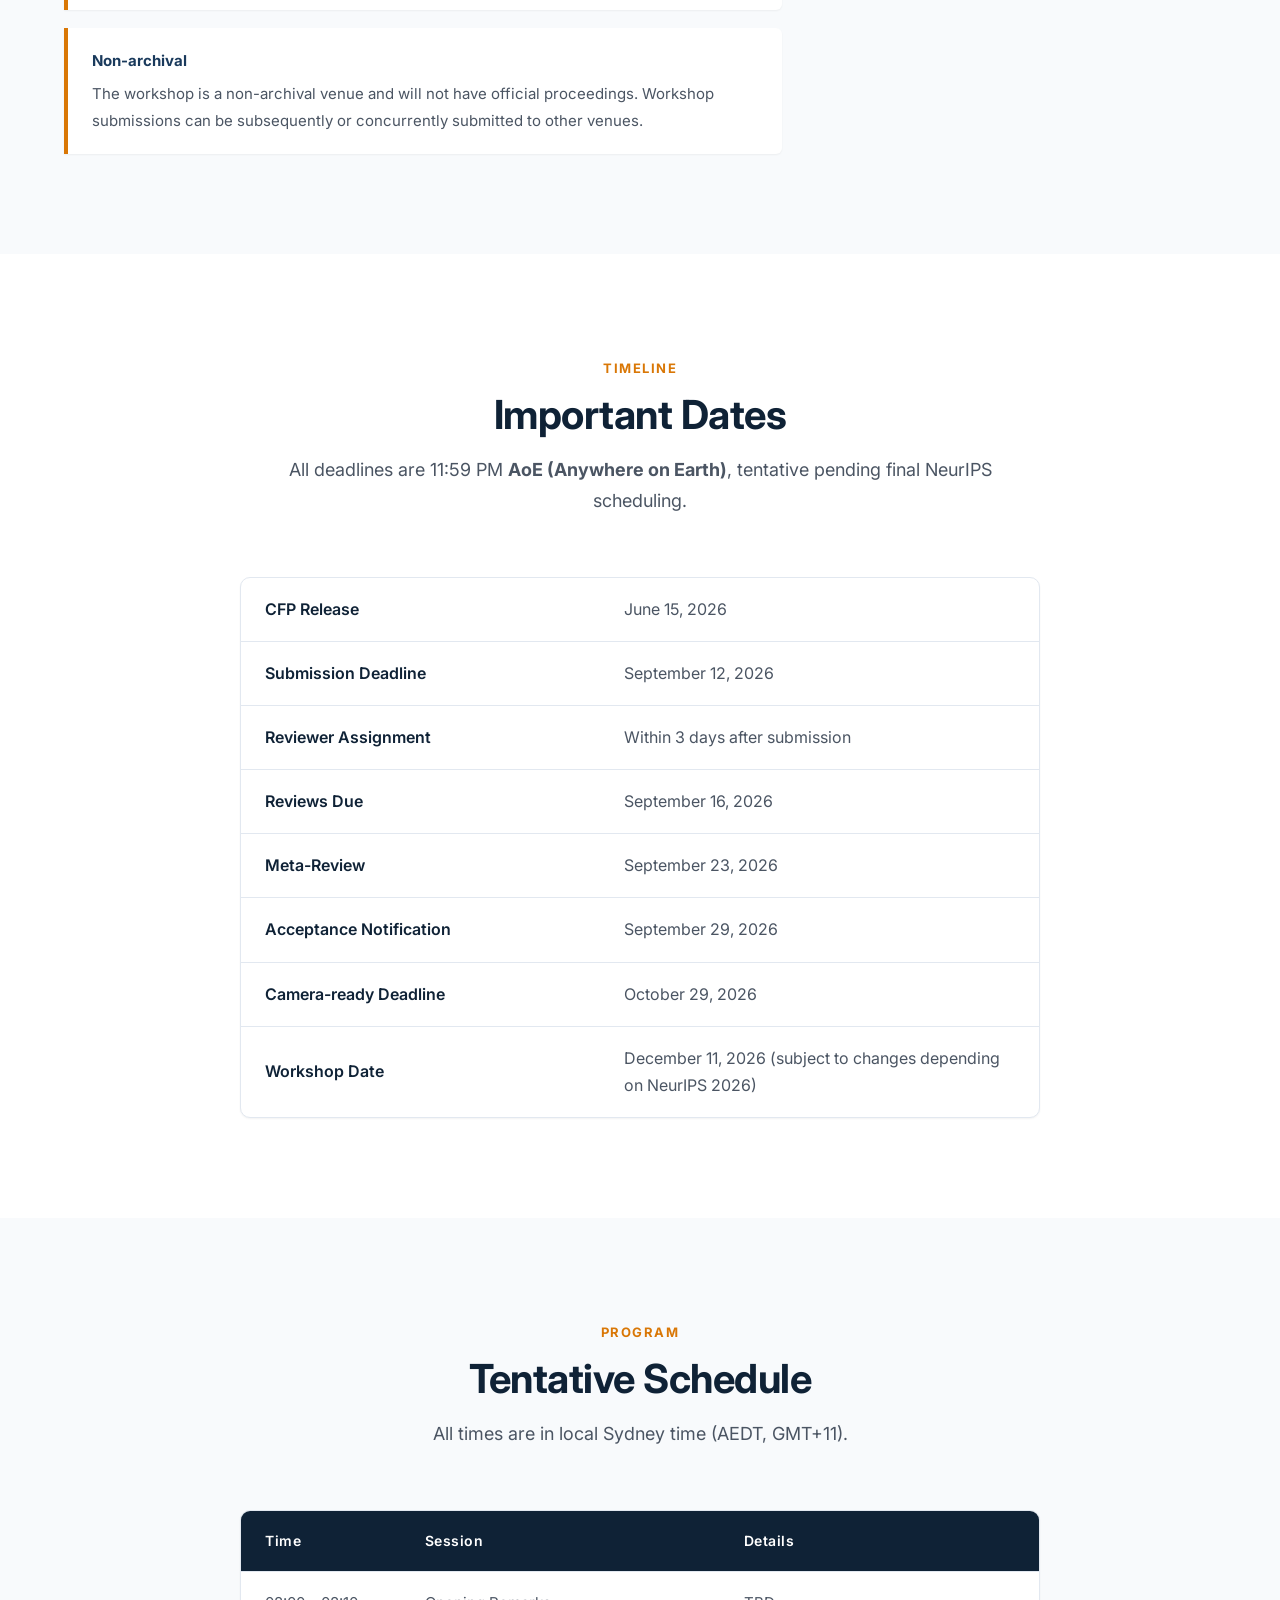
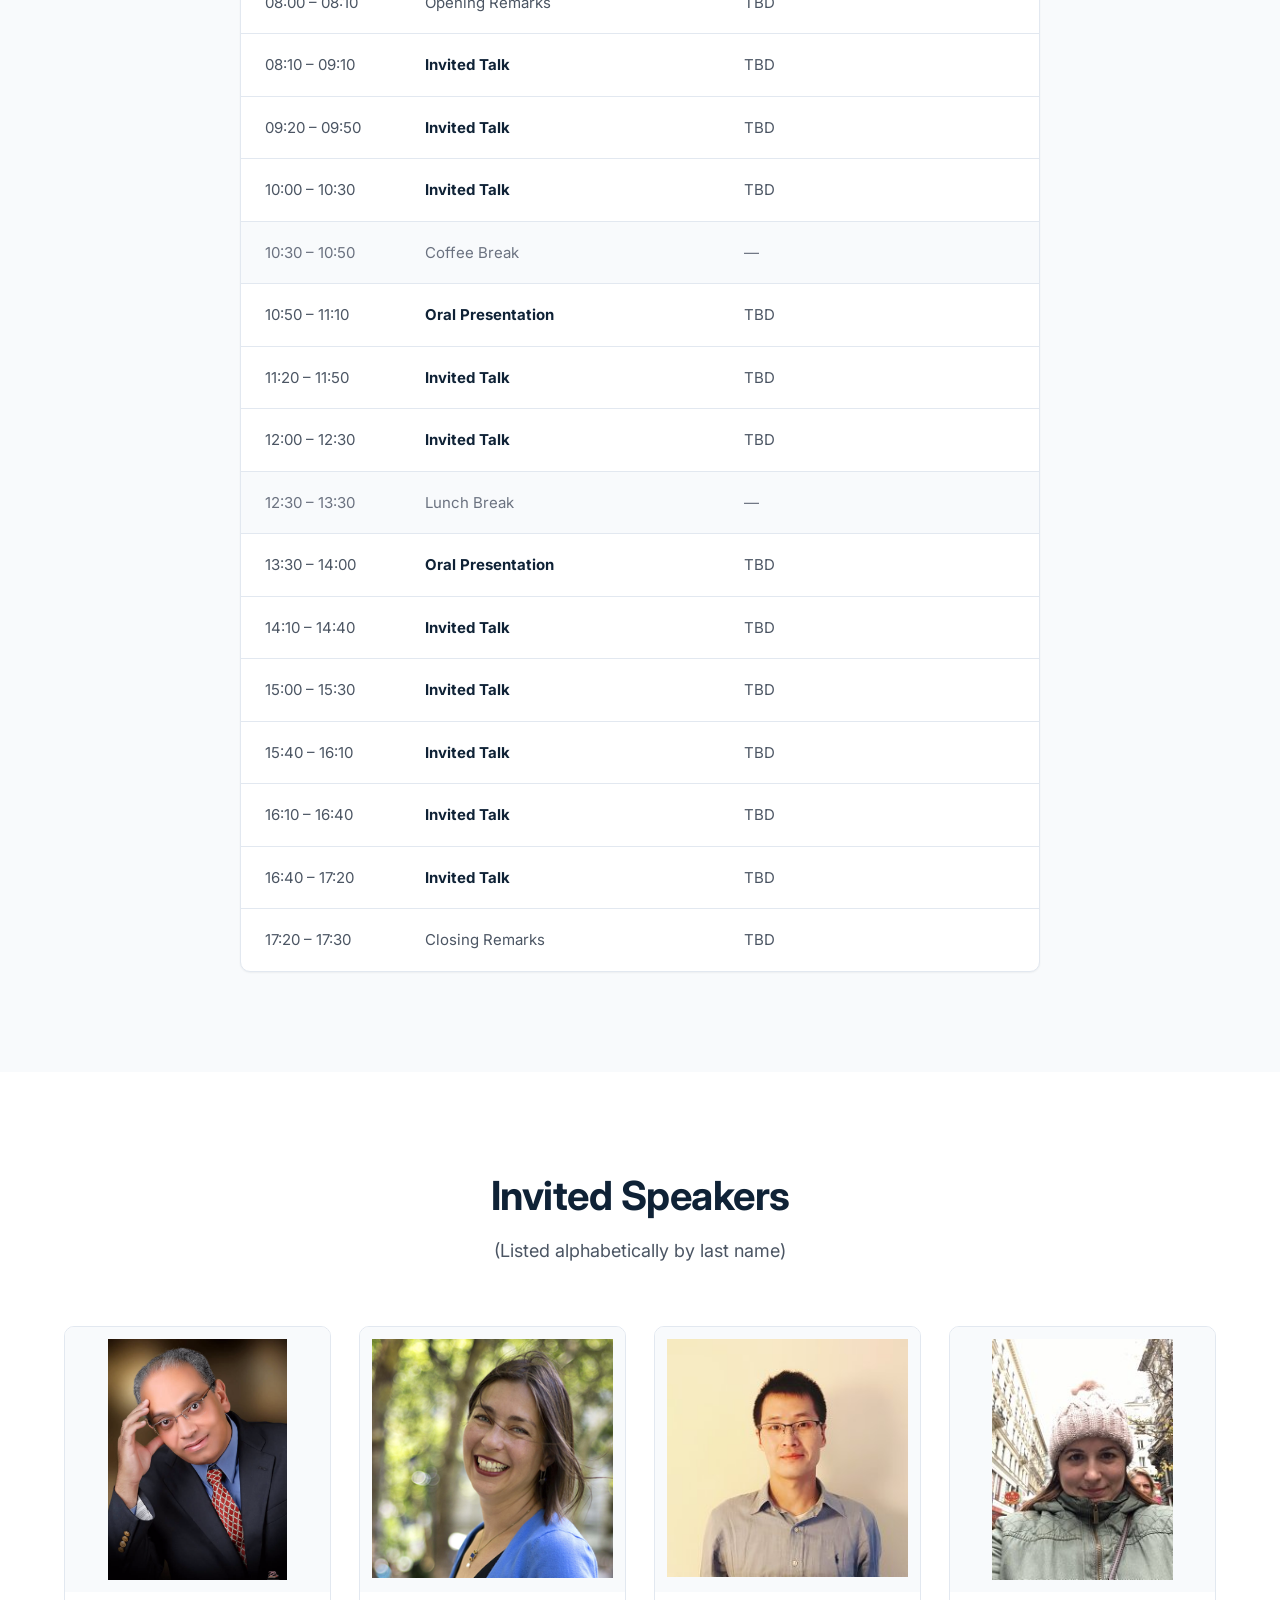
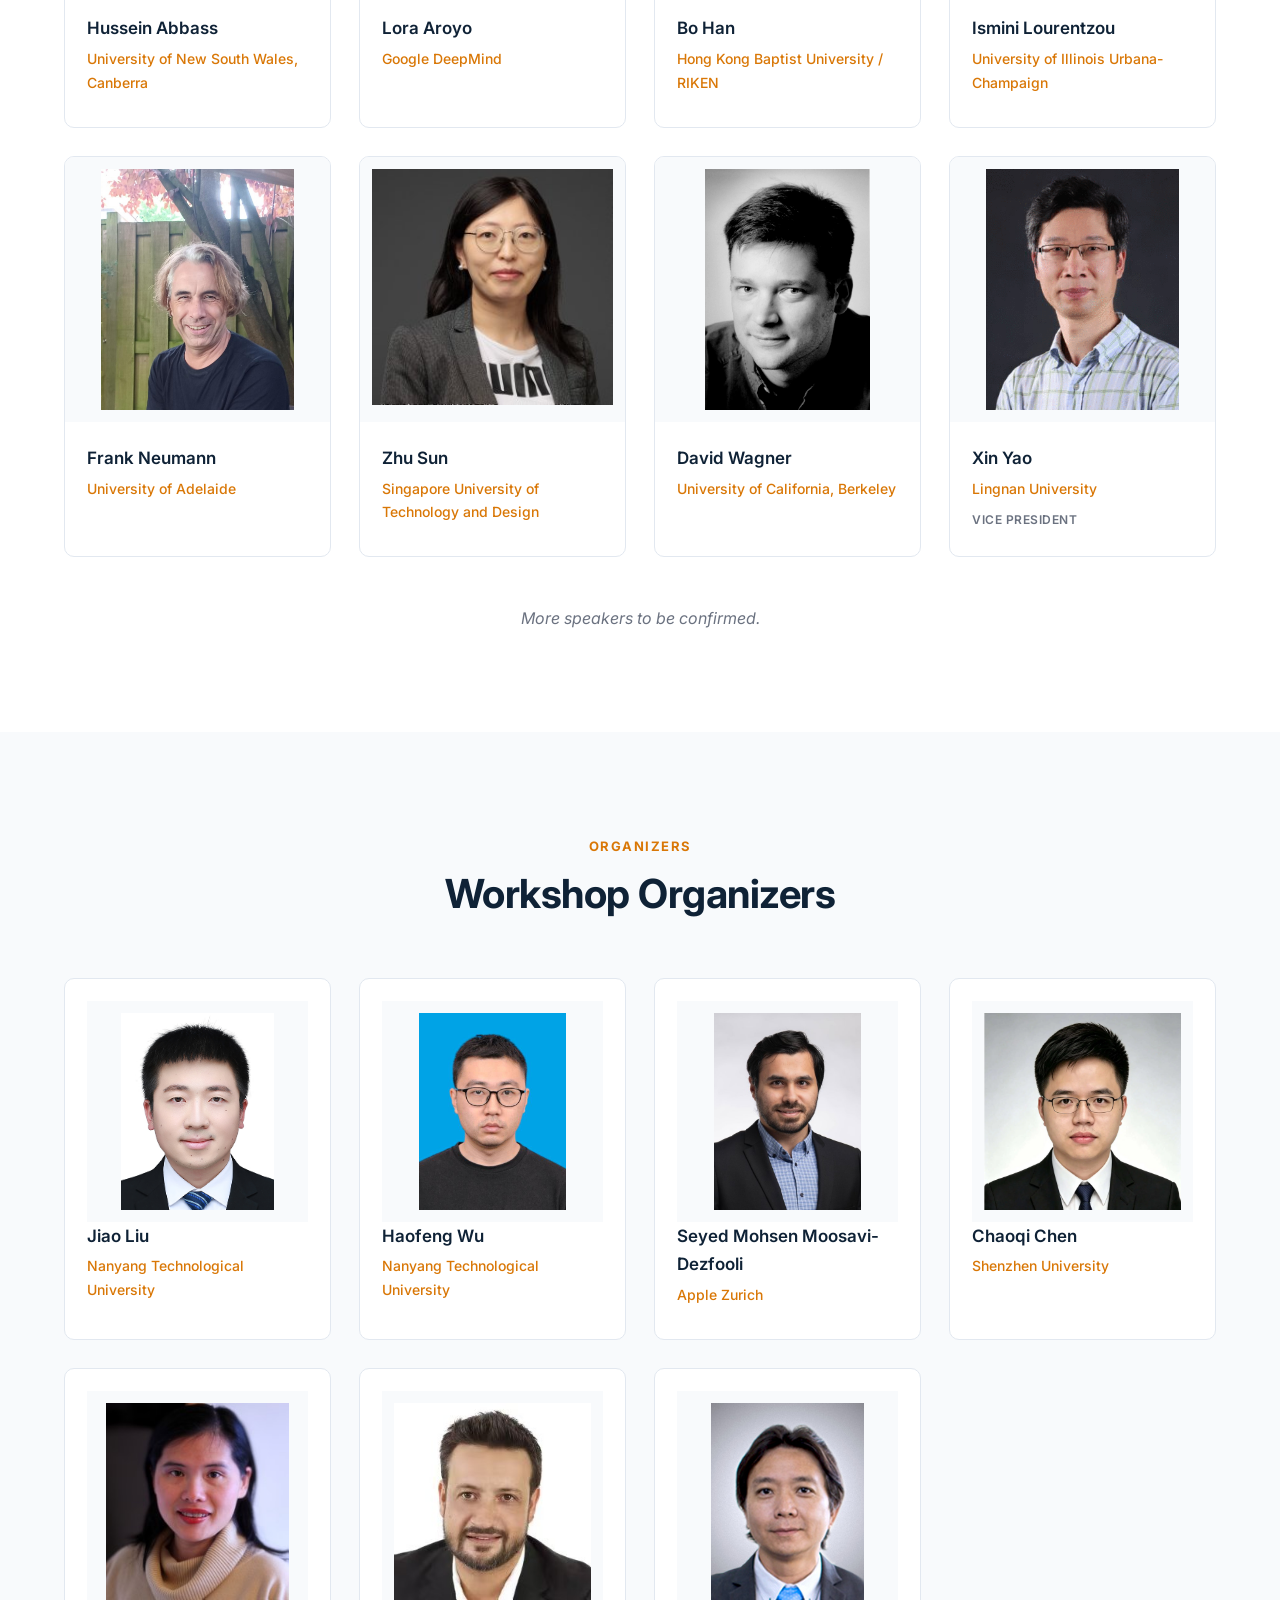
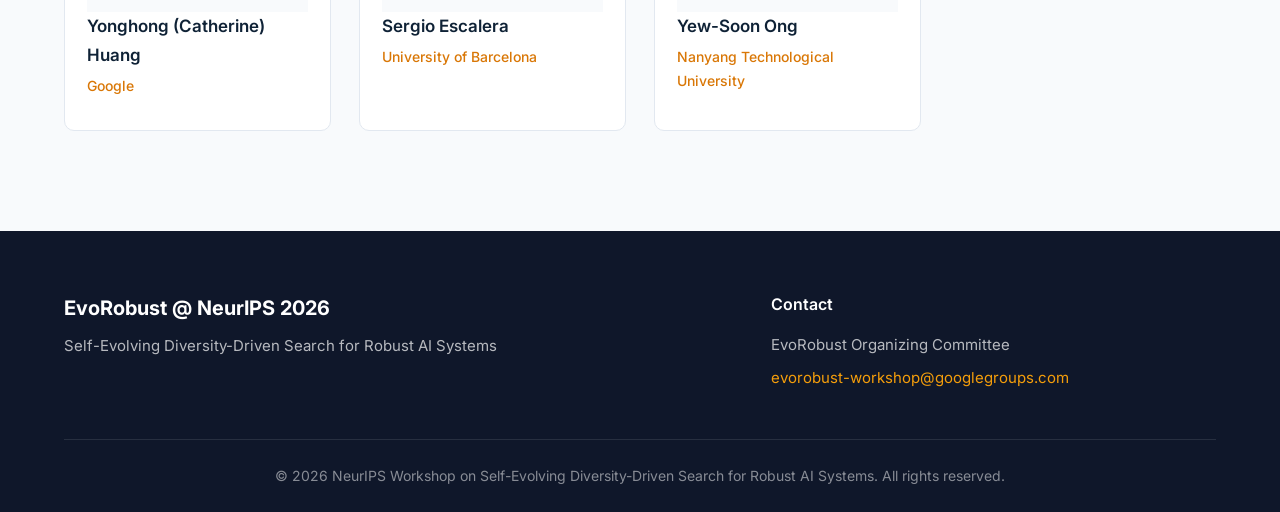
==== commit 9611593a: "Remove Editor-in-Chief title from Hussein Abbass's speaker card (term ended)" ====
--- a/index.html
+++ b/index.html
@@ -404,7 +404,6 @@
                     <div class="speaker-info">
                         <h3><a href="https://scholar.google.com/citations?user=Z5iNnqIAAAAJ&hl=zh-CN" target="_blank" rel="noopener noreferrer">Hussein Abbass</a></h3>
                         <p class="speaker-affiliation">University of New South Wales, Canberra</p>
-                        <p class="speaker-role">Founding Editor-in-Chief, IEEE Transactions on Artificial Intelligence</p>
                     </div>
                 </div>
                 <div class="speaker-card">
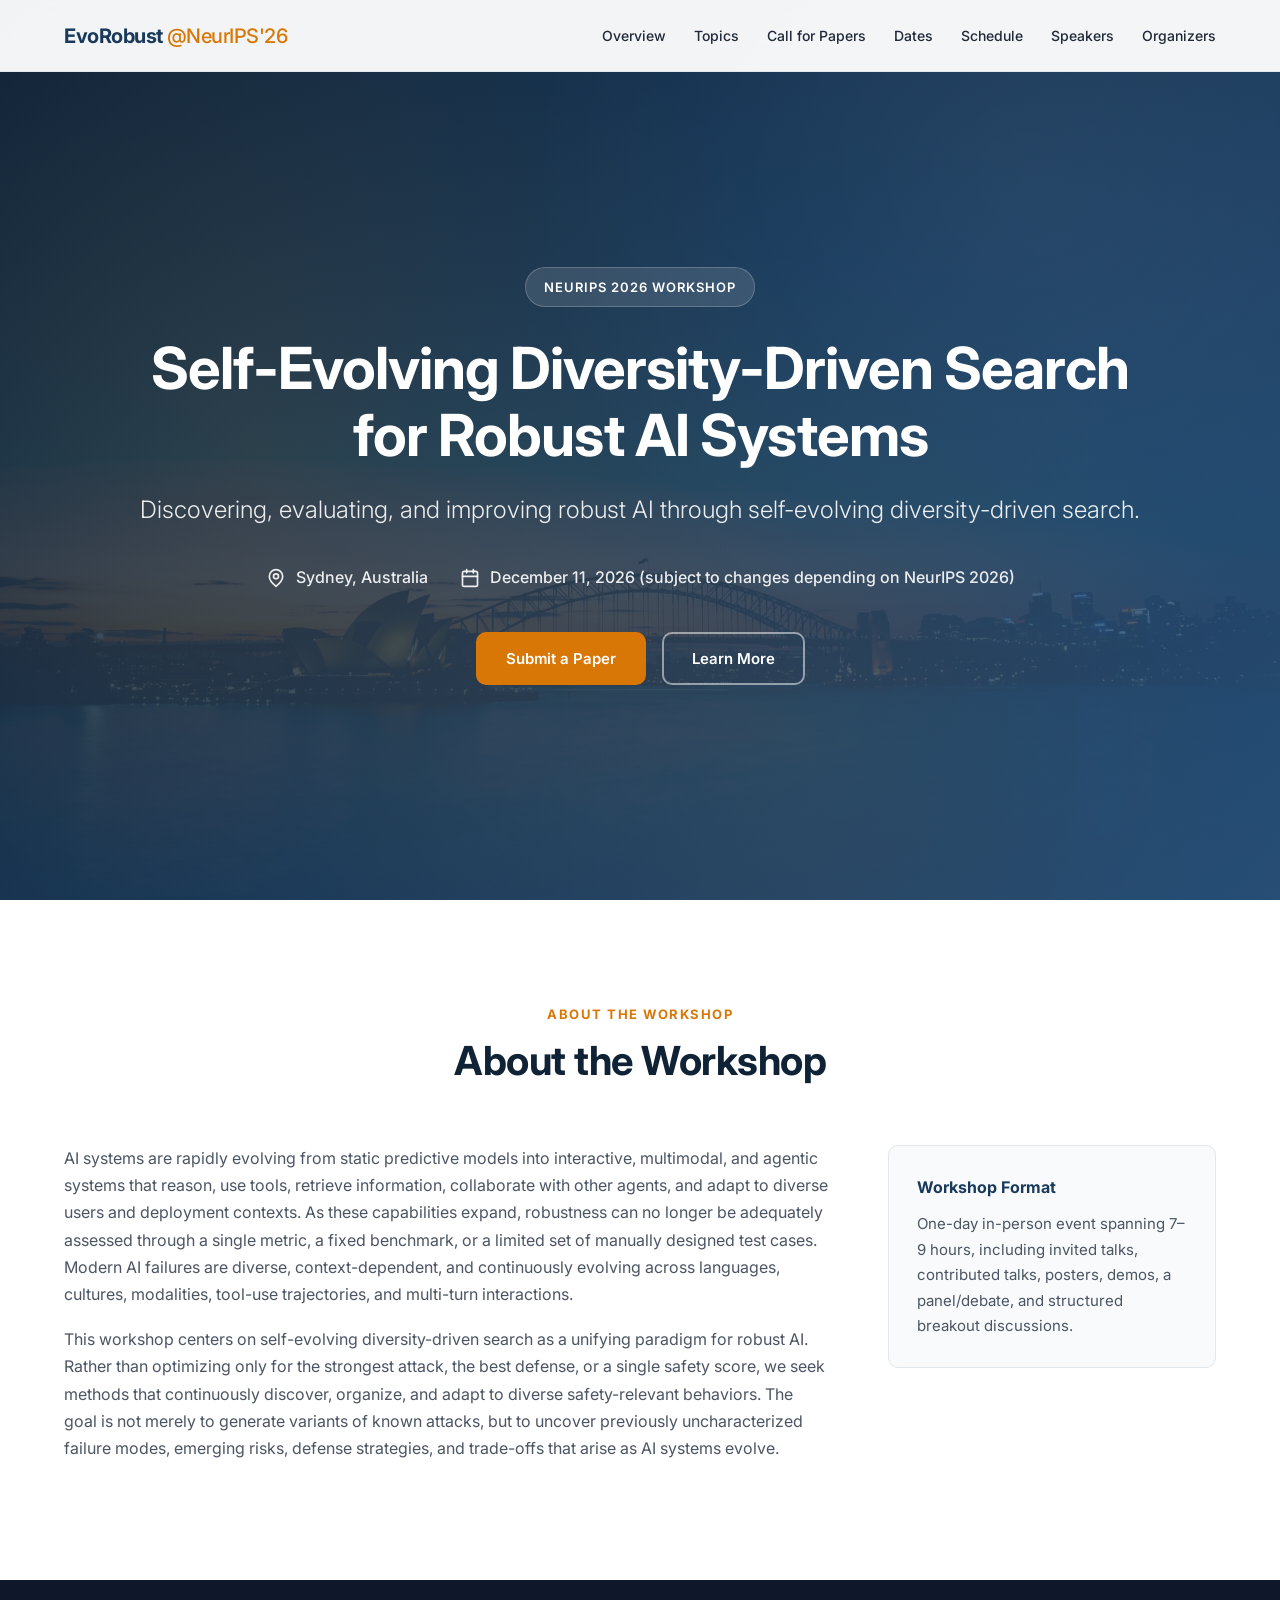
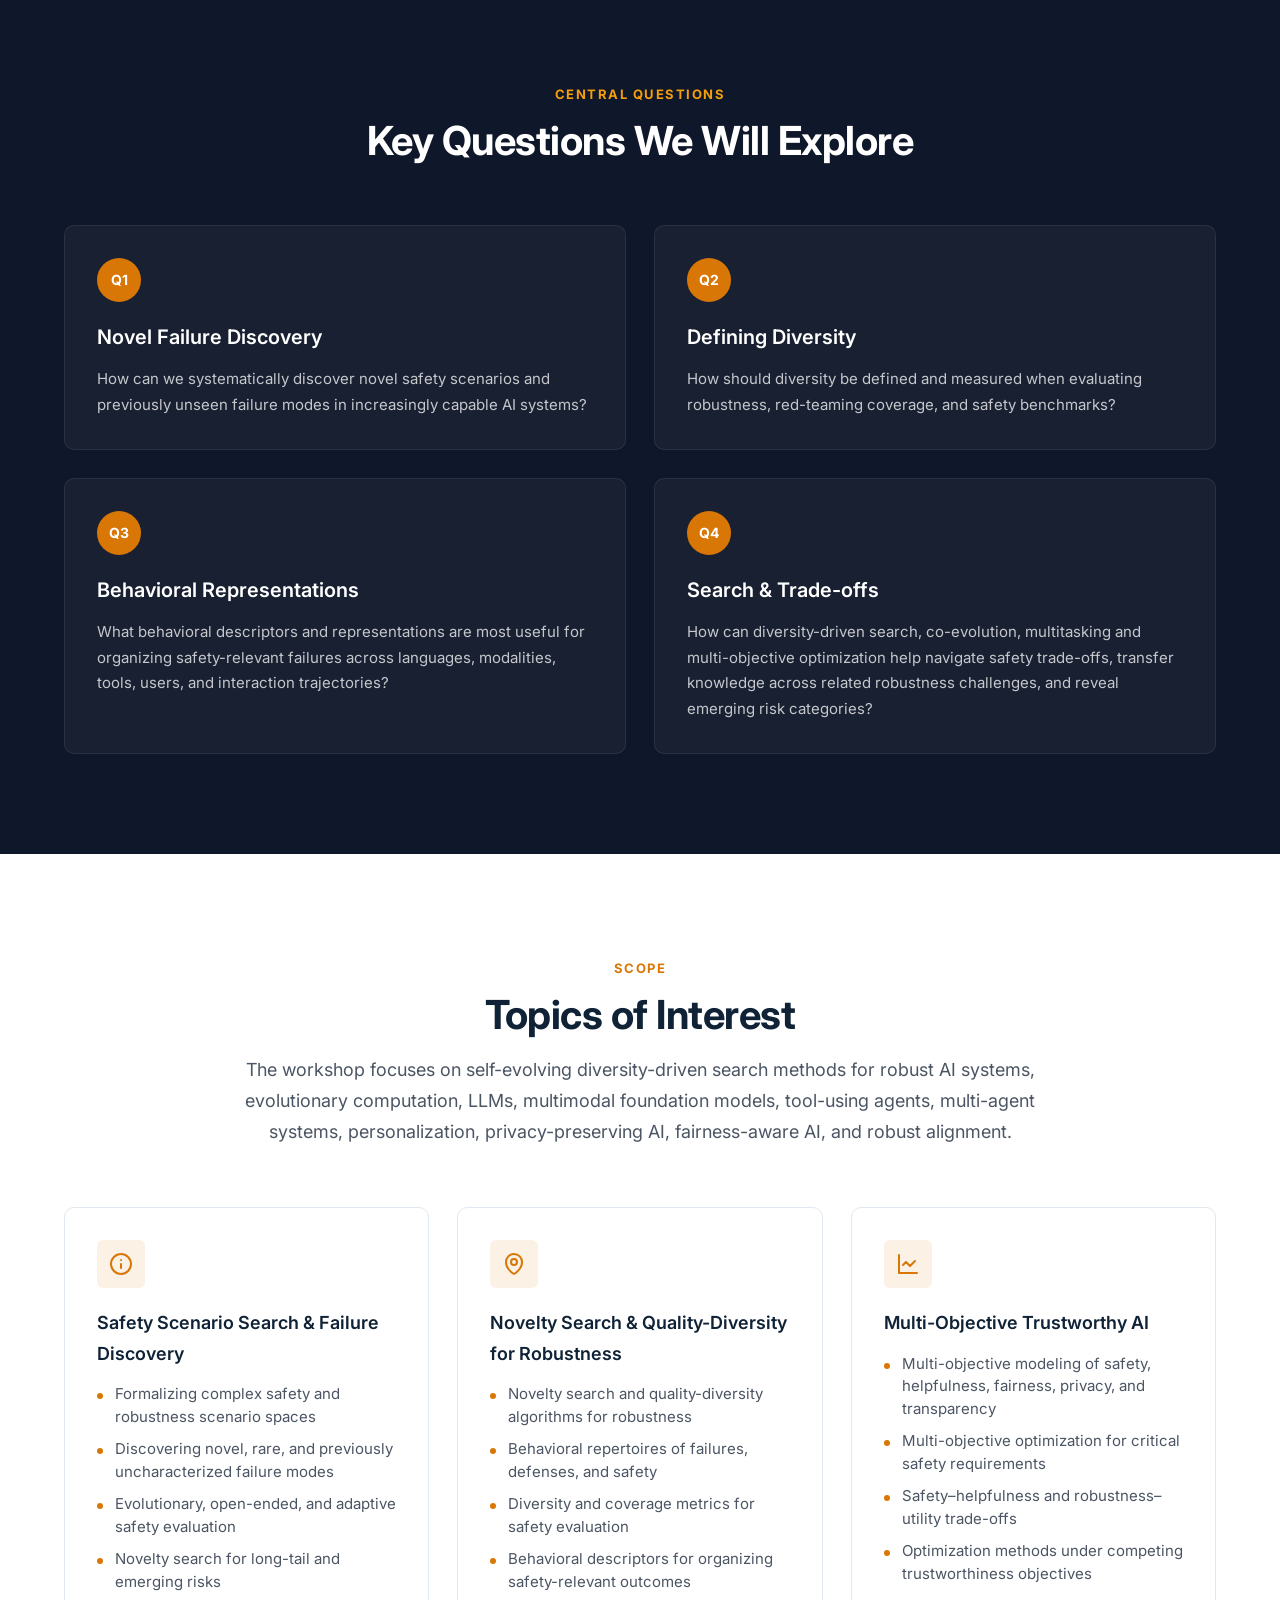
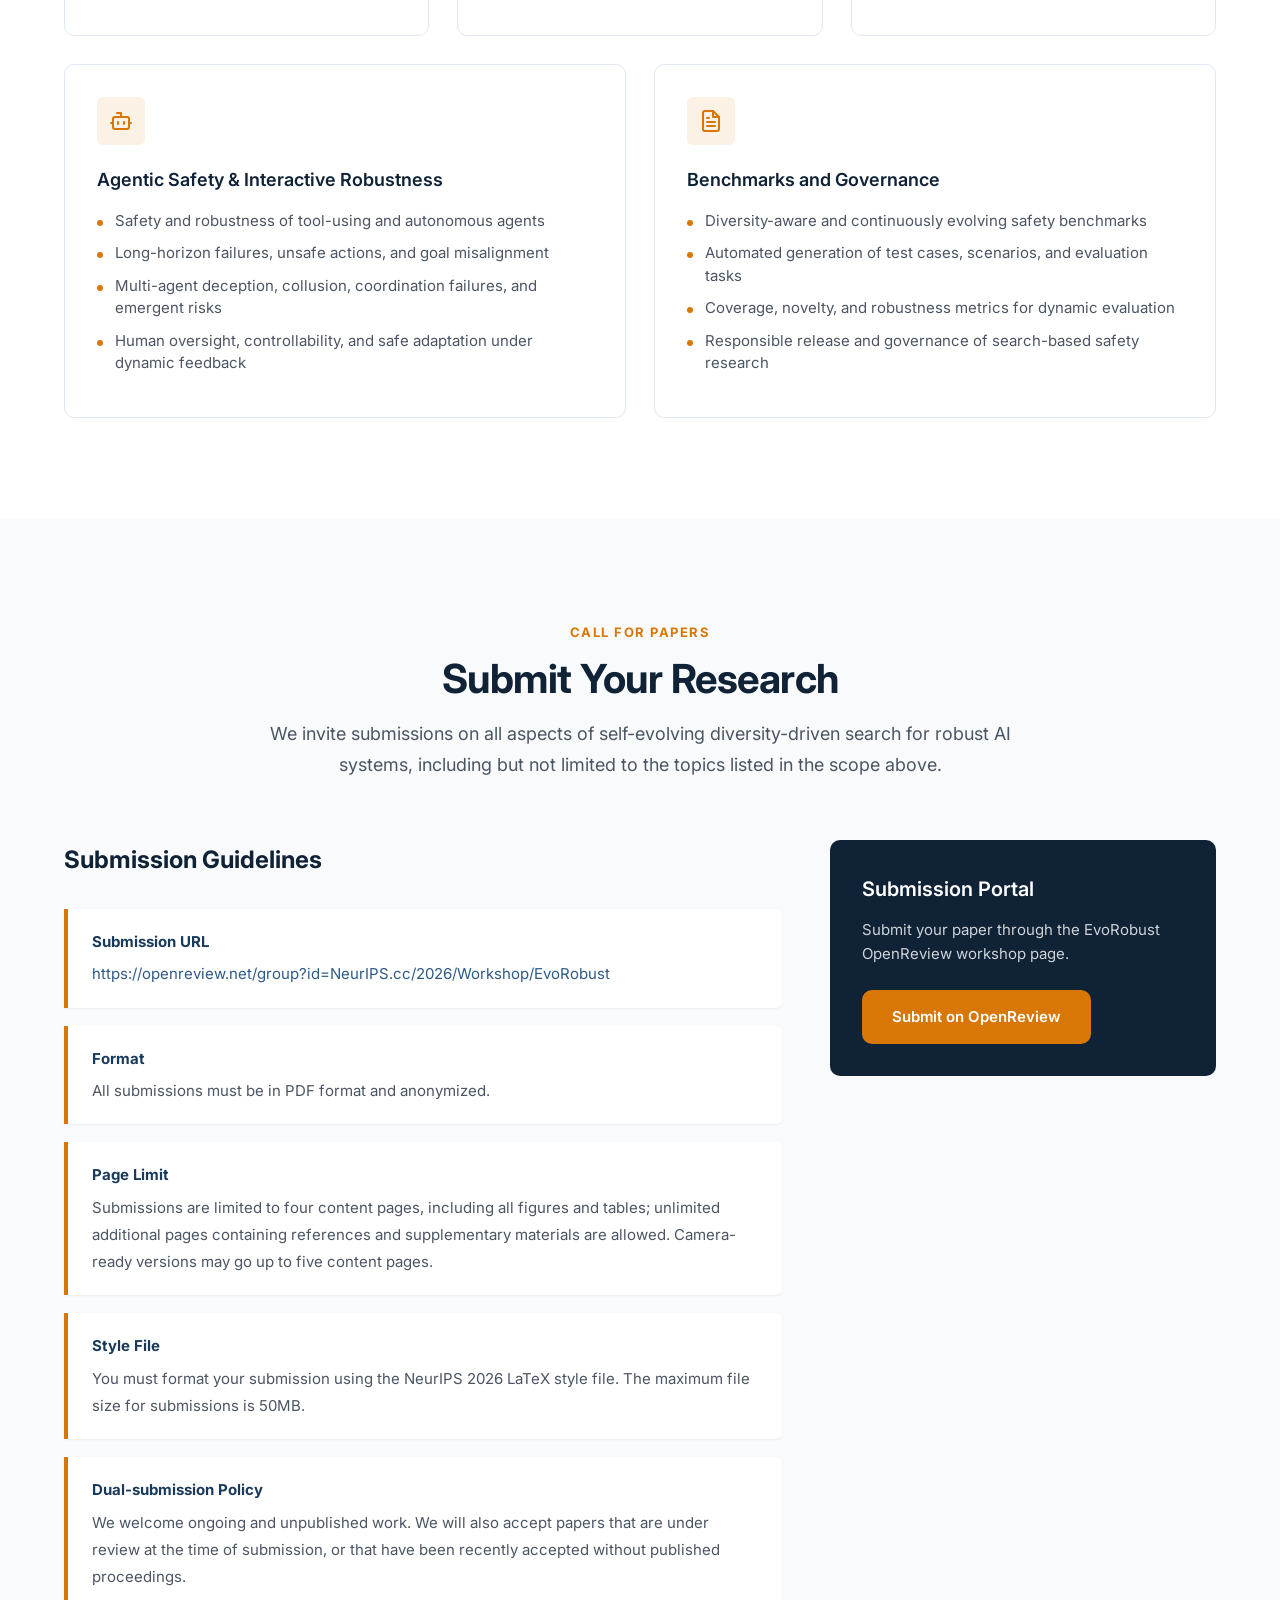
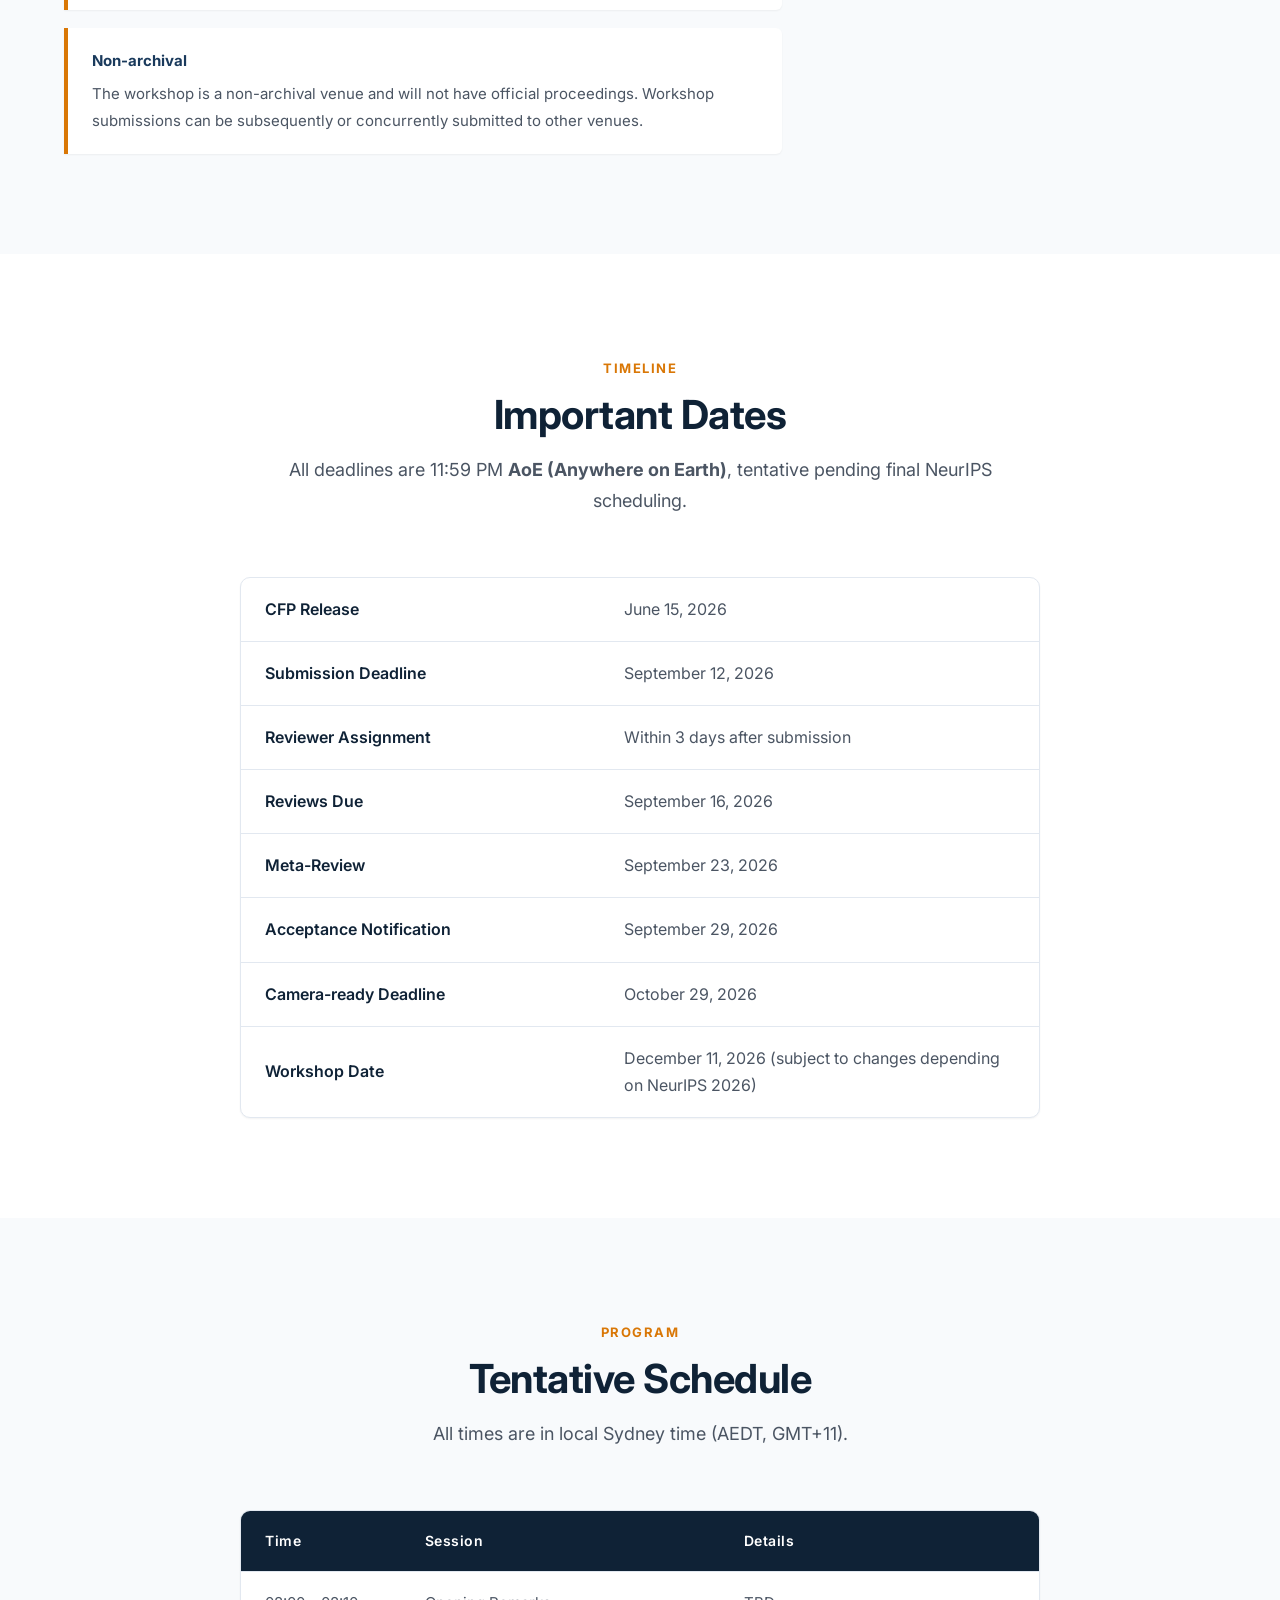
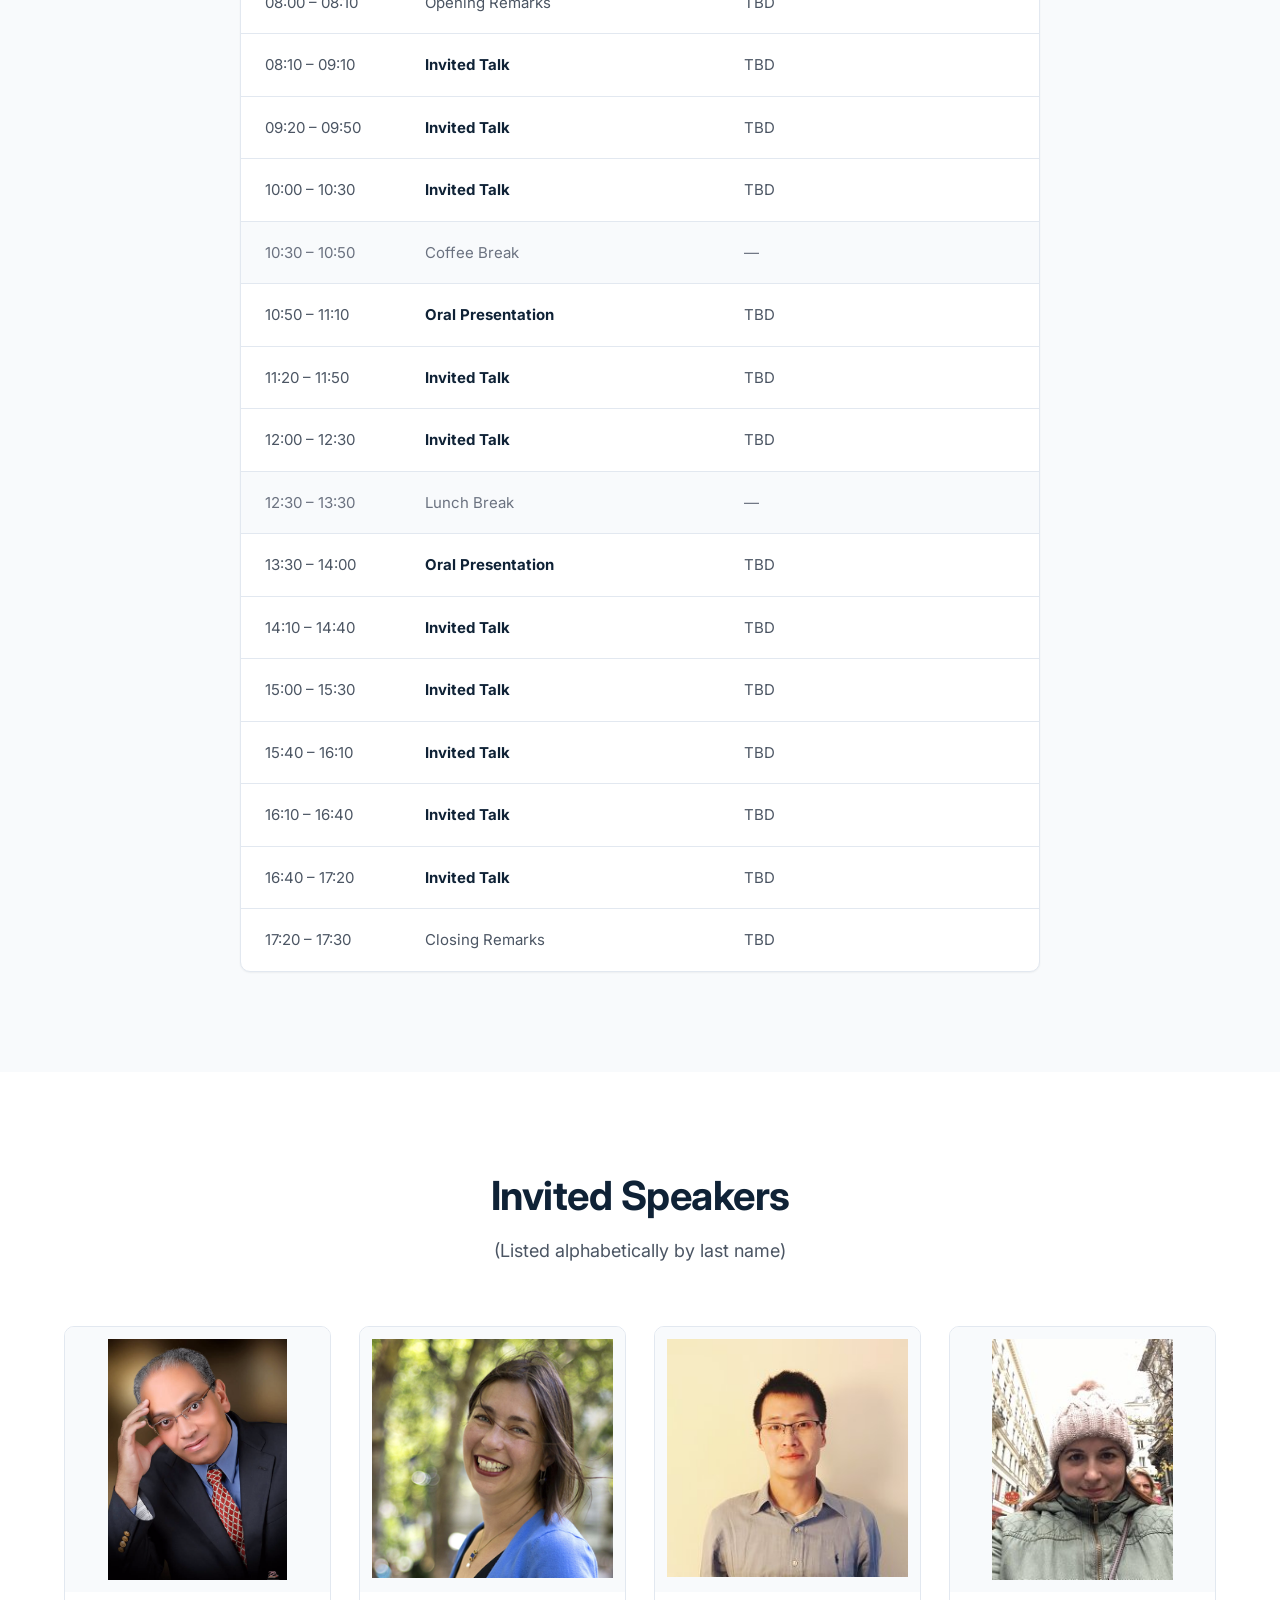
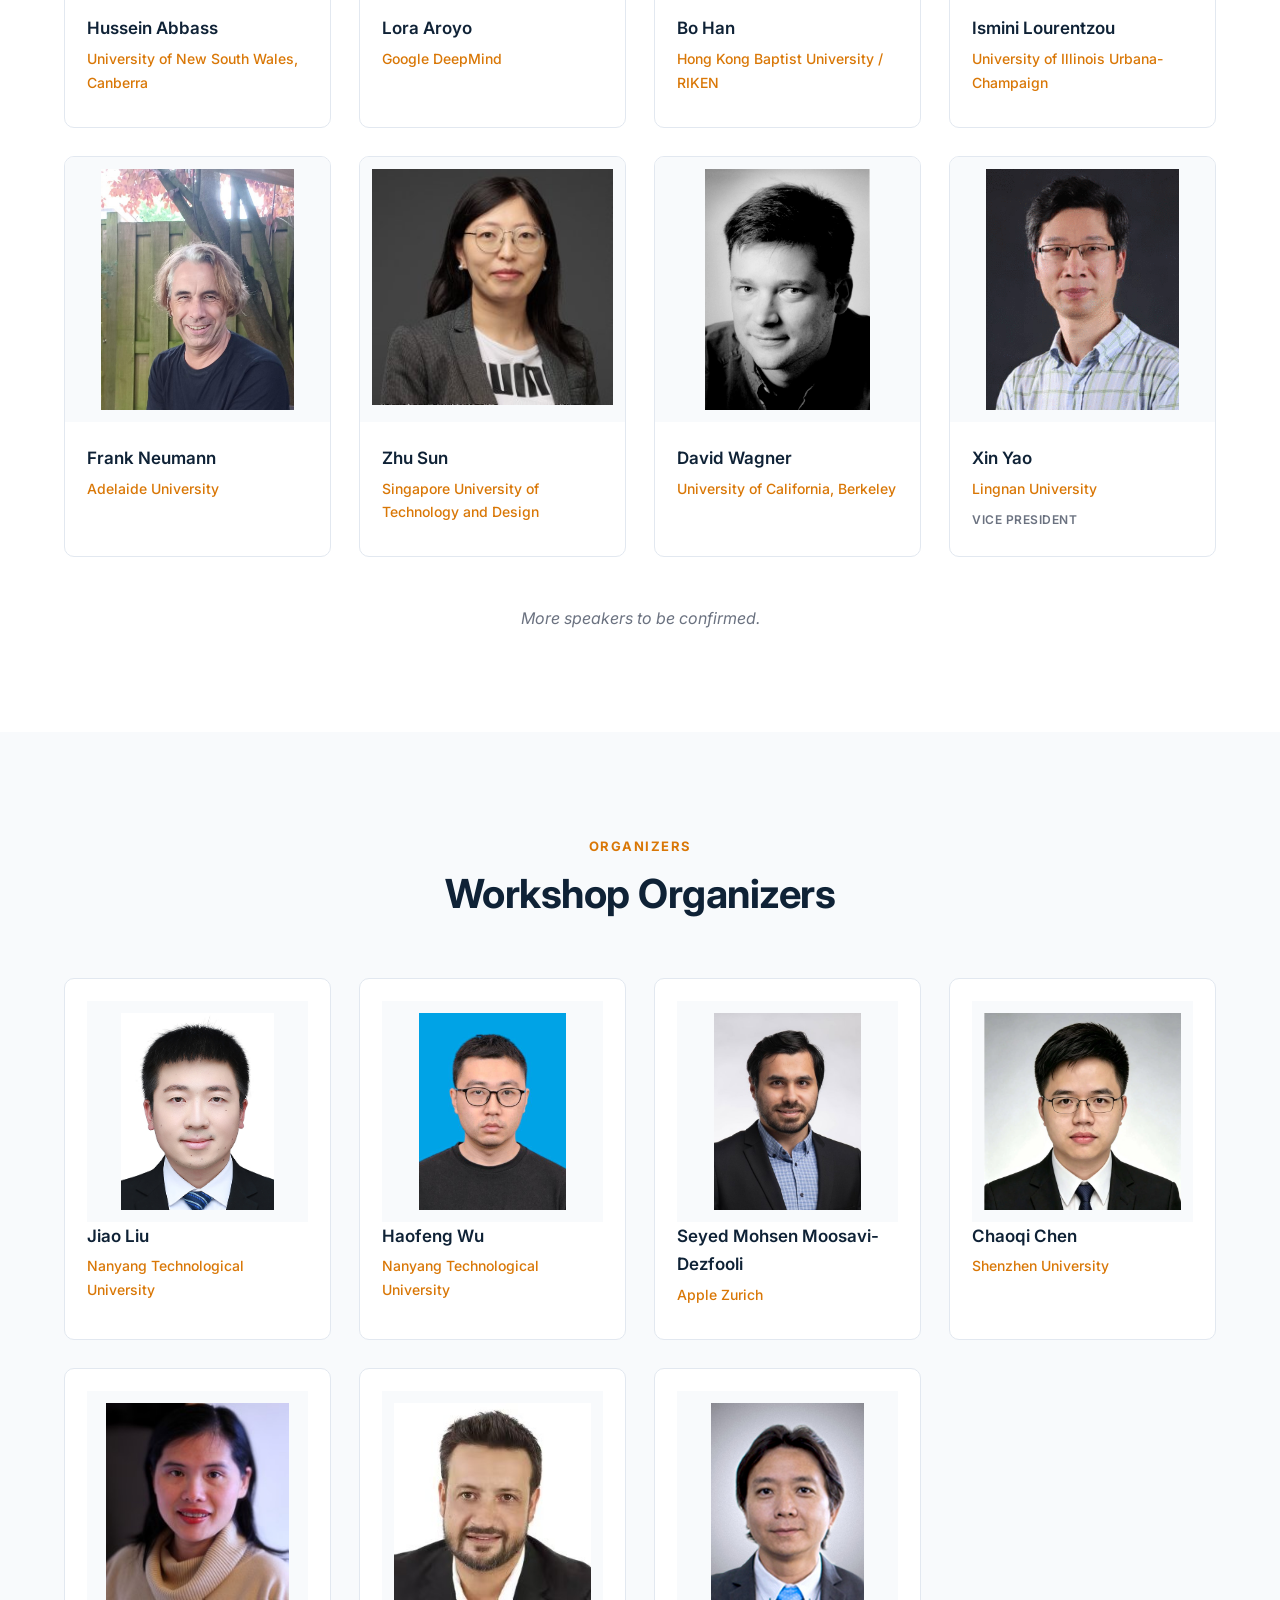
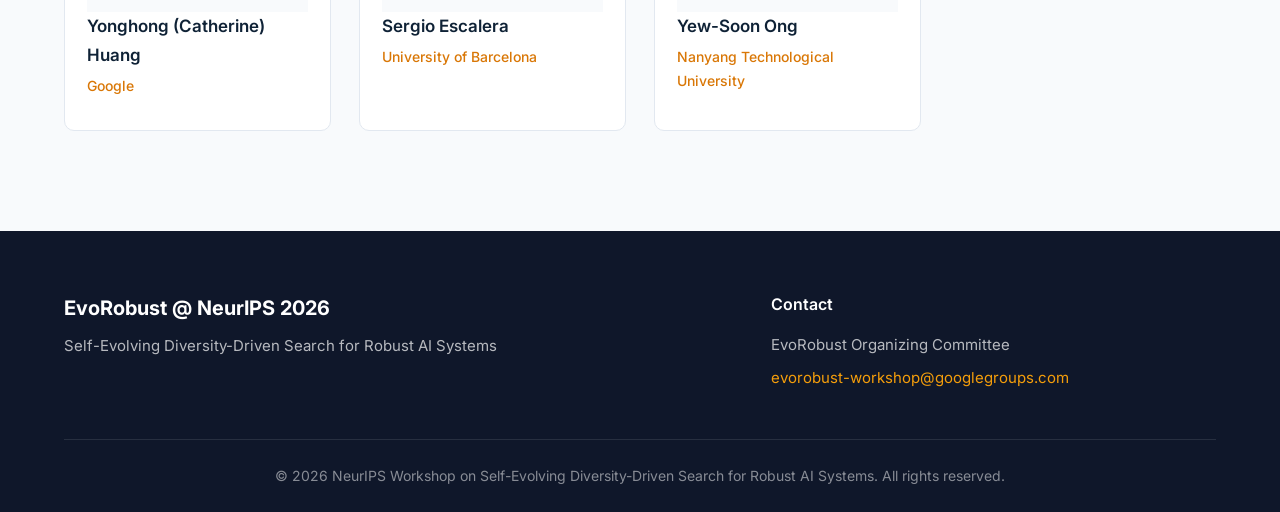
==== commit b9c9132e: "Update Frank Neumann's affiliation to Adelaide University (institution renamed)" ====
--- a/index.html
+++ b/index.html
@@ -431,7 +431,7 @@
                     <a href="https://scholar.google.com/citations?user=bzmH088AAAAJ&hl=en" target="_blank" rel="noopener noreferrer"><img src="images/speakers/frank-neumann.jpg" alt="Frank Neumann" class="speaker-image"></a>
                     <div class="speaker-info">
                         <h3><a href="https://scholar.google.com/citations?user=bzmH088AAAAJ&hl=en" target="_blank" rel="noopener noreferrer">Frank Neumann</a></h3>
-                        <p class="speaker-affiliation">University of Adelaide</p>
+                        <p class="speaker-affiliation">Adelaide University</p>
                     </div>
                 </div>
                 <div class="speaker-card">
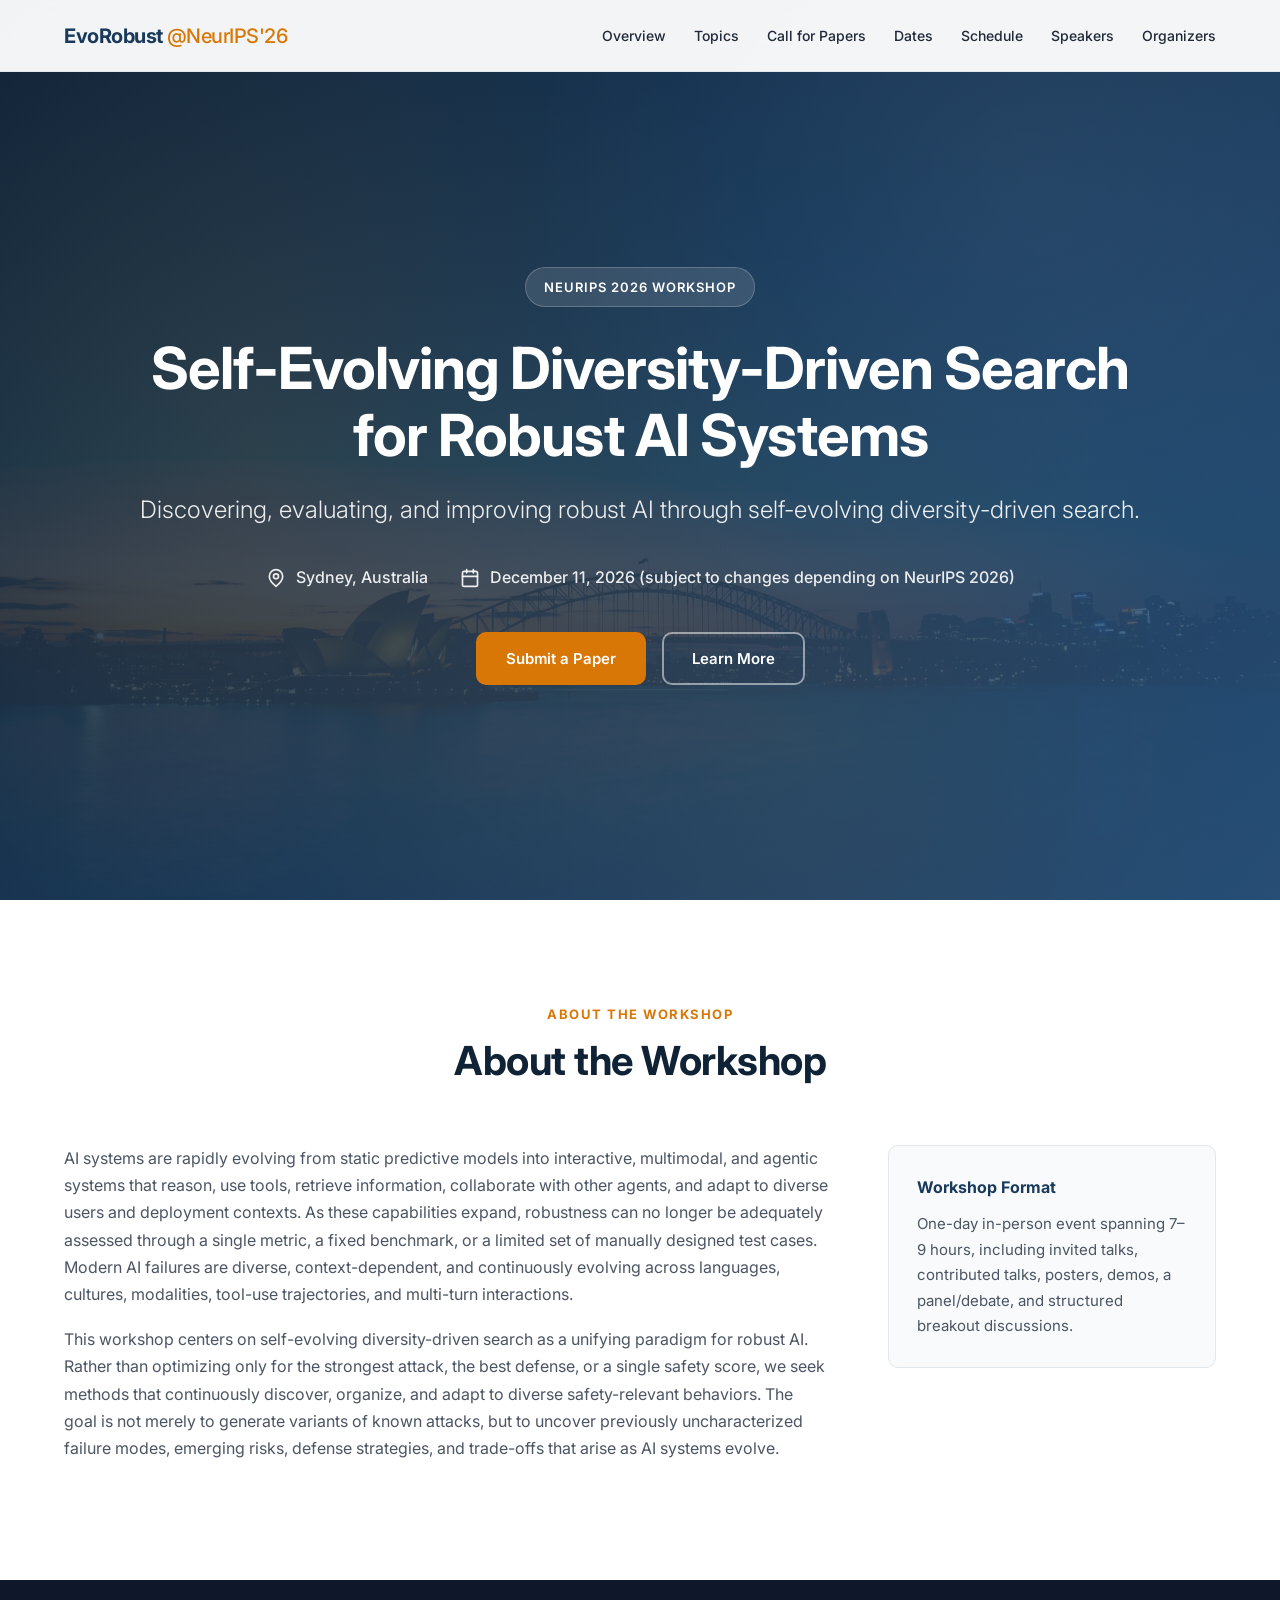
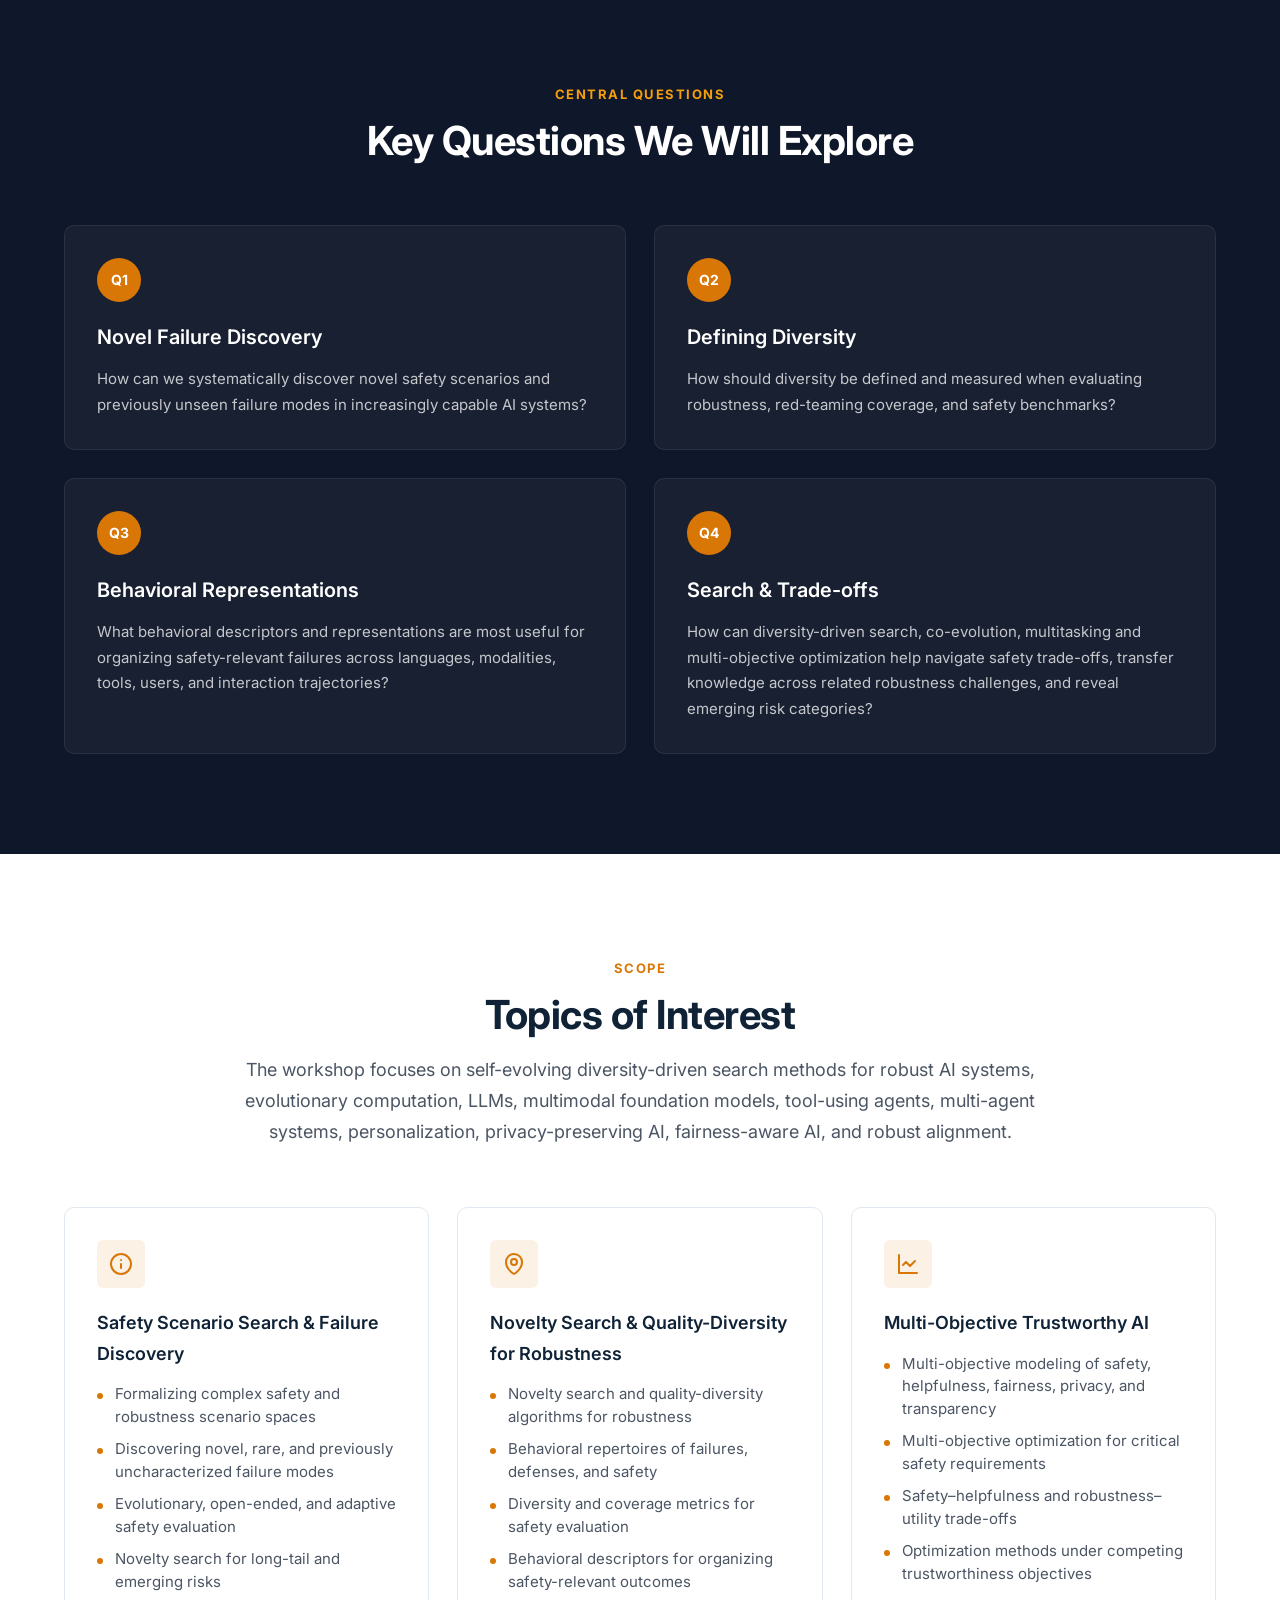
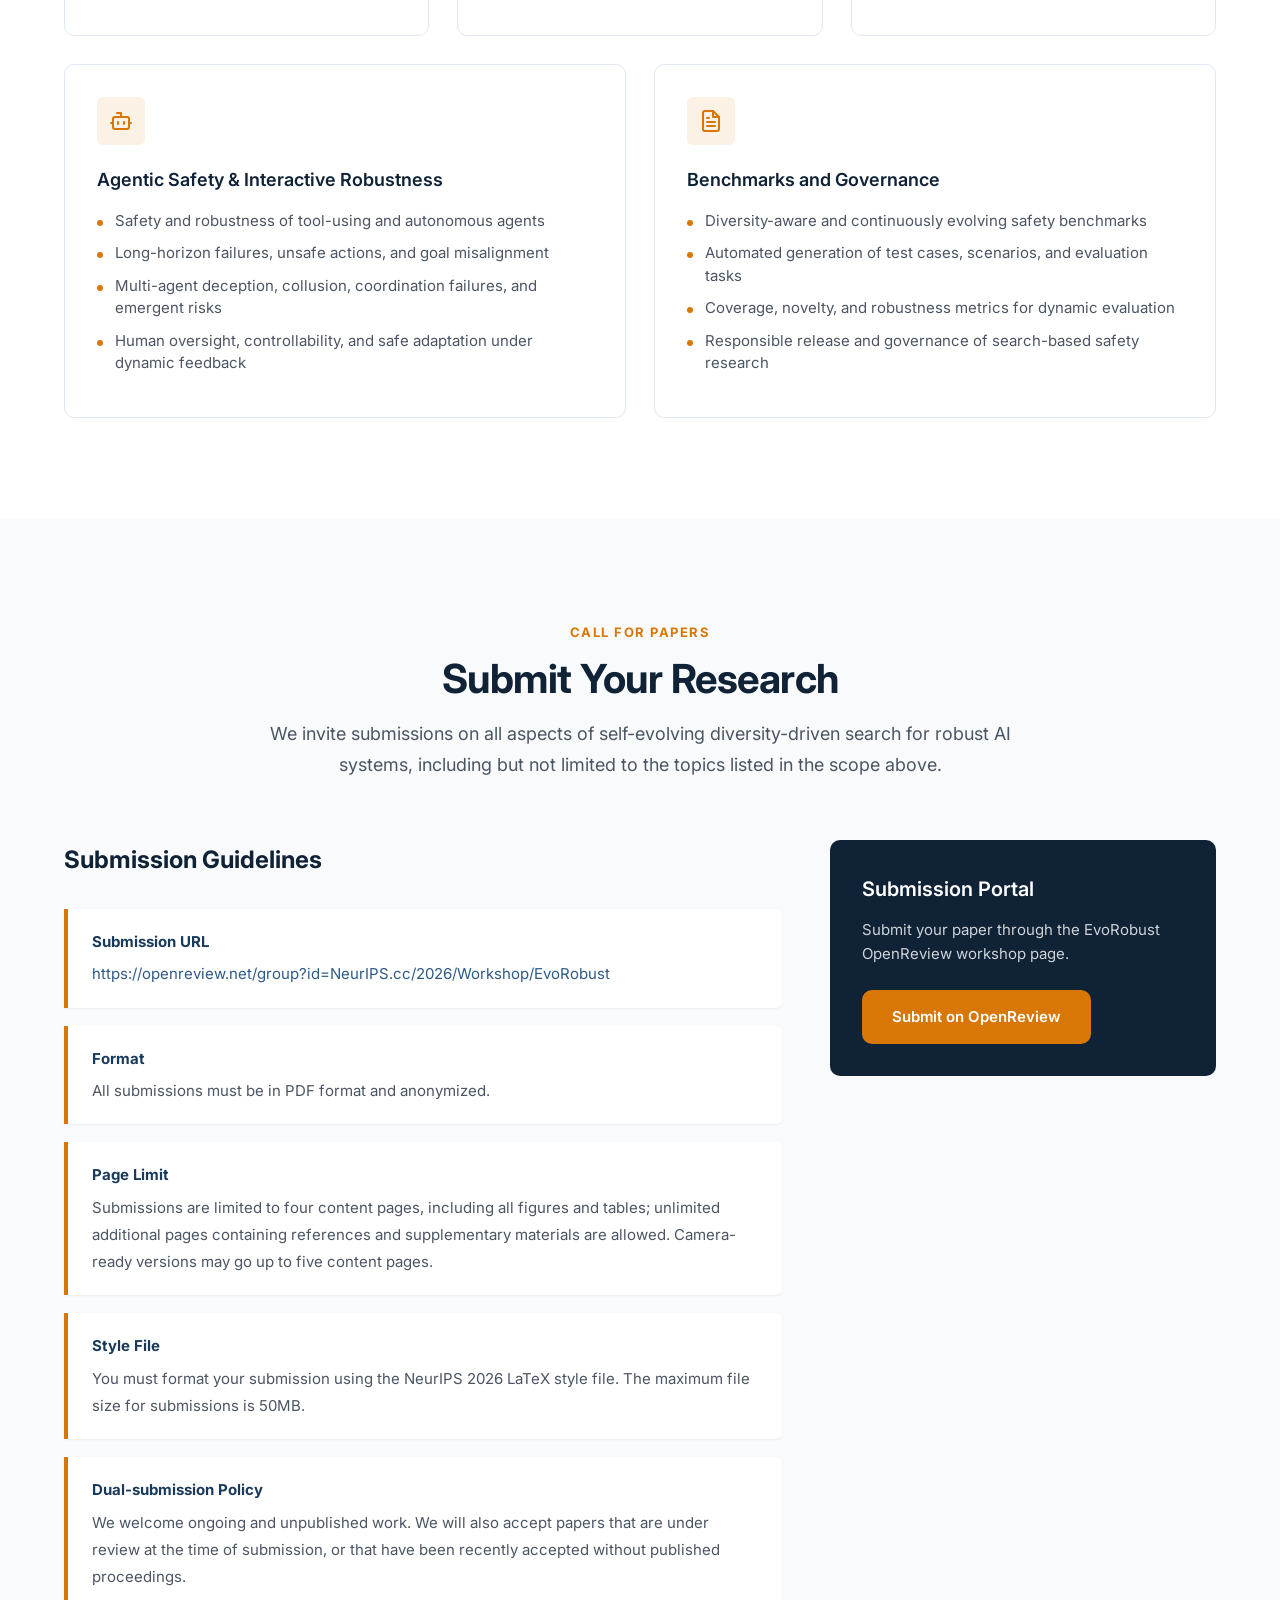
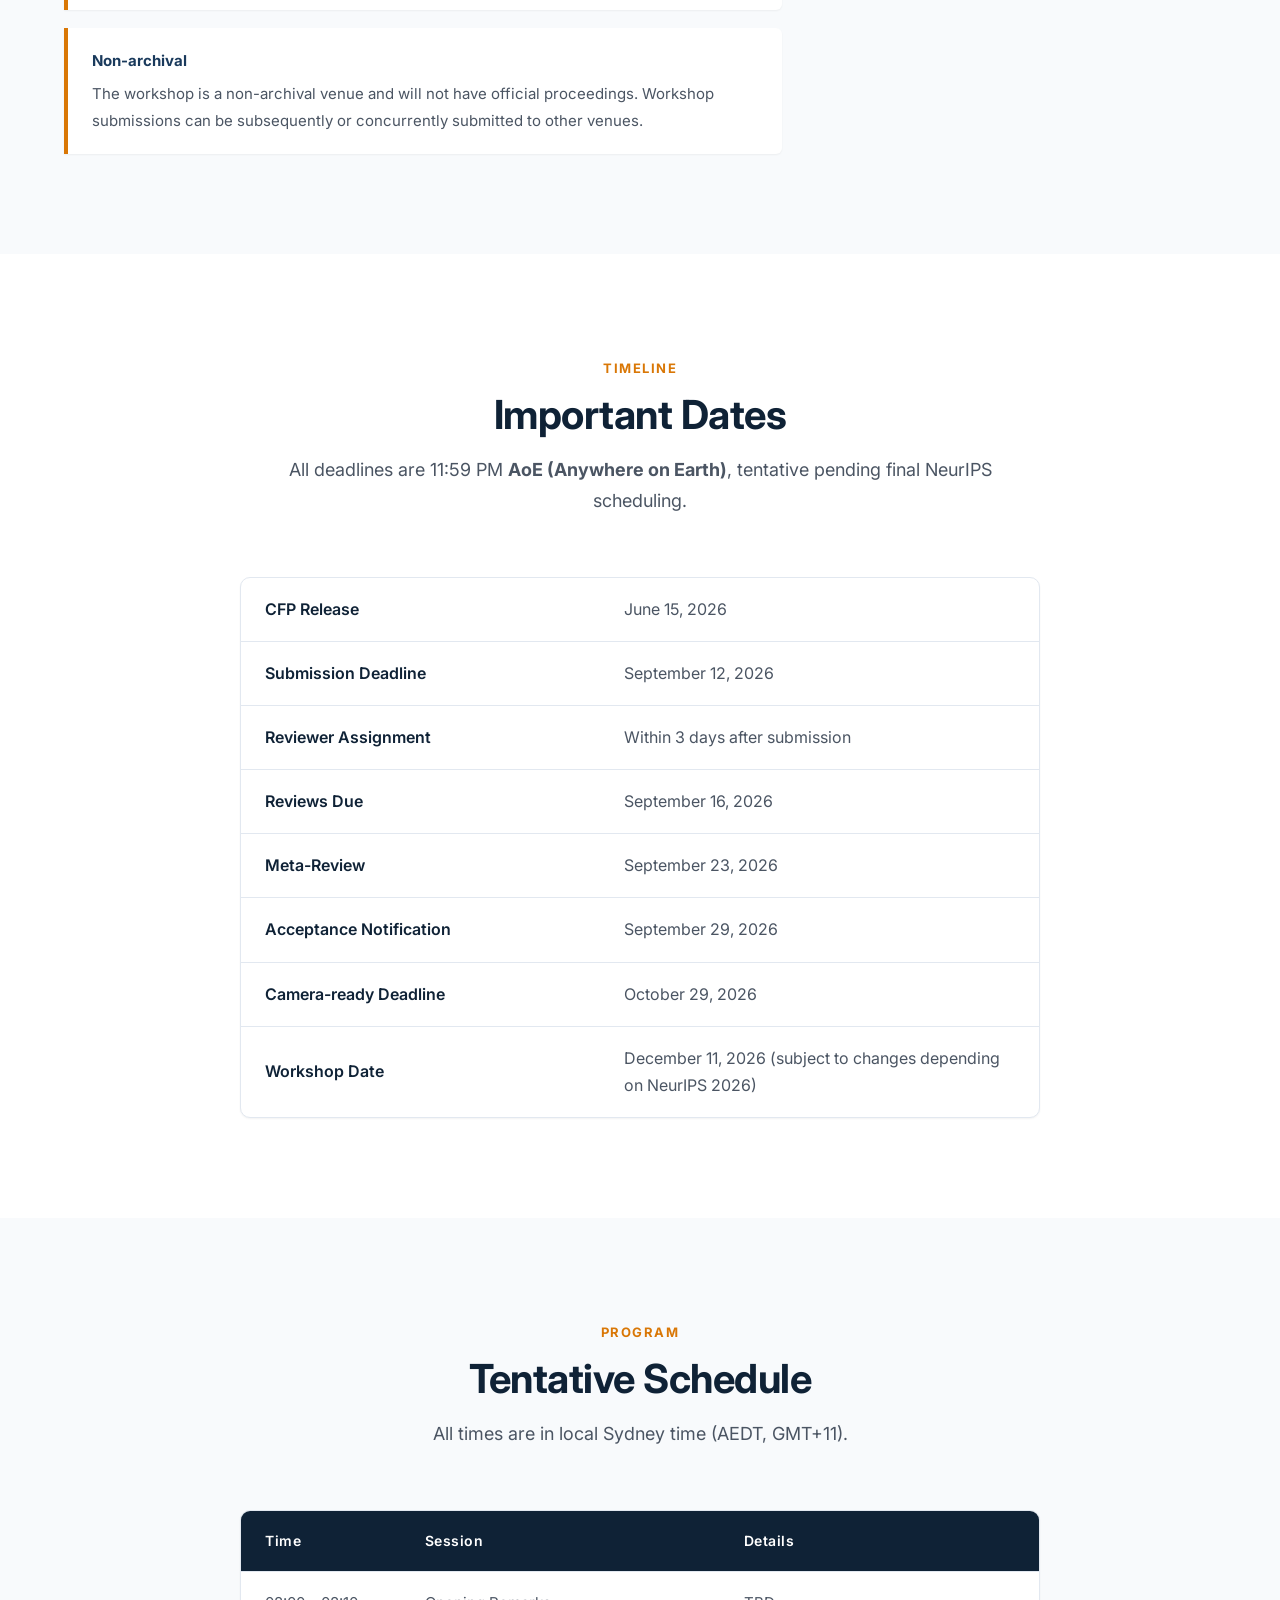
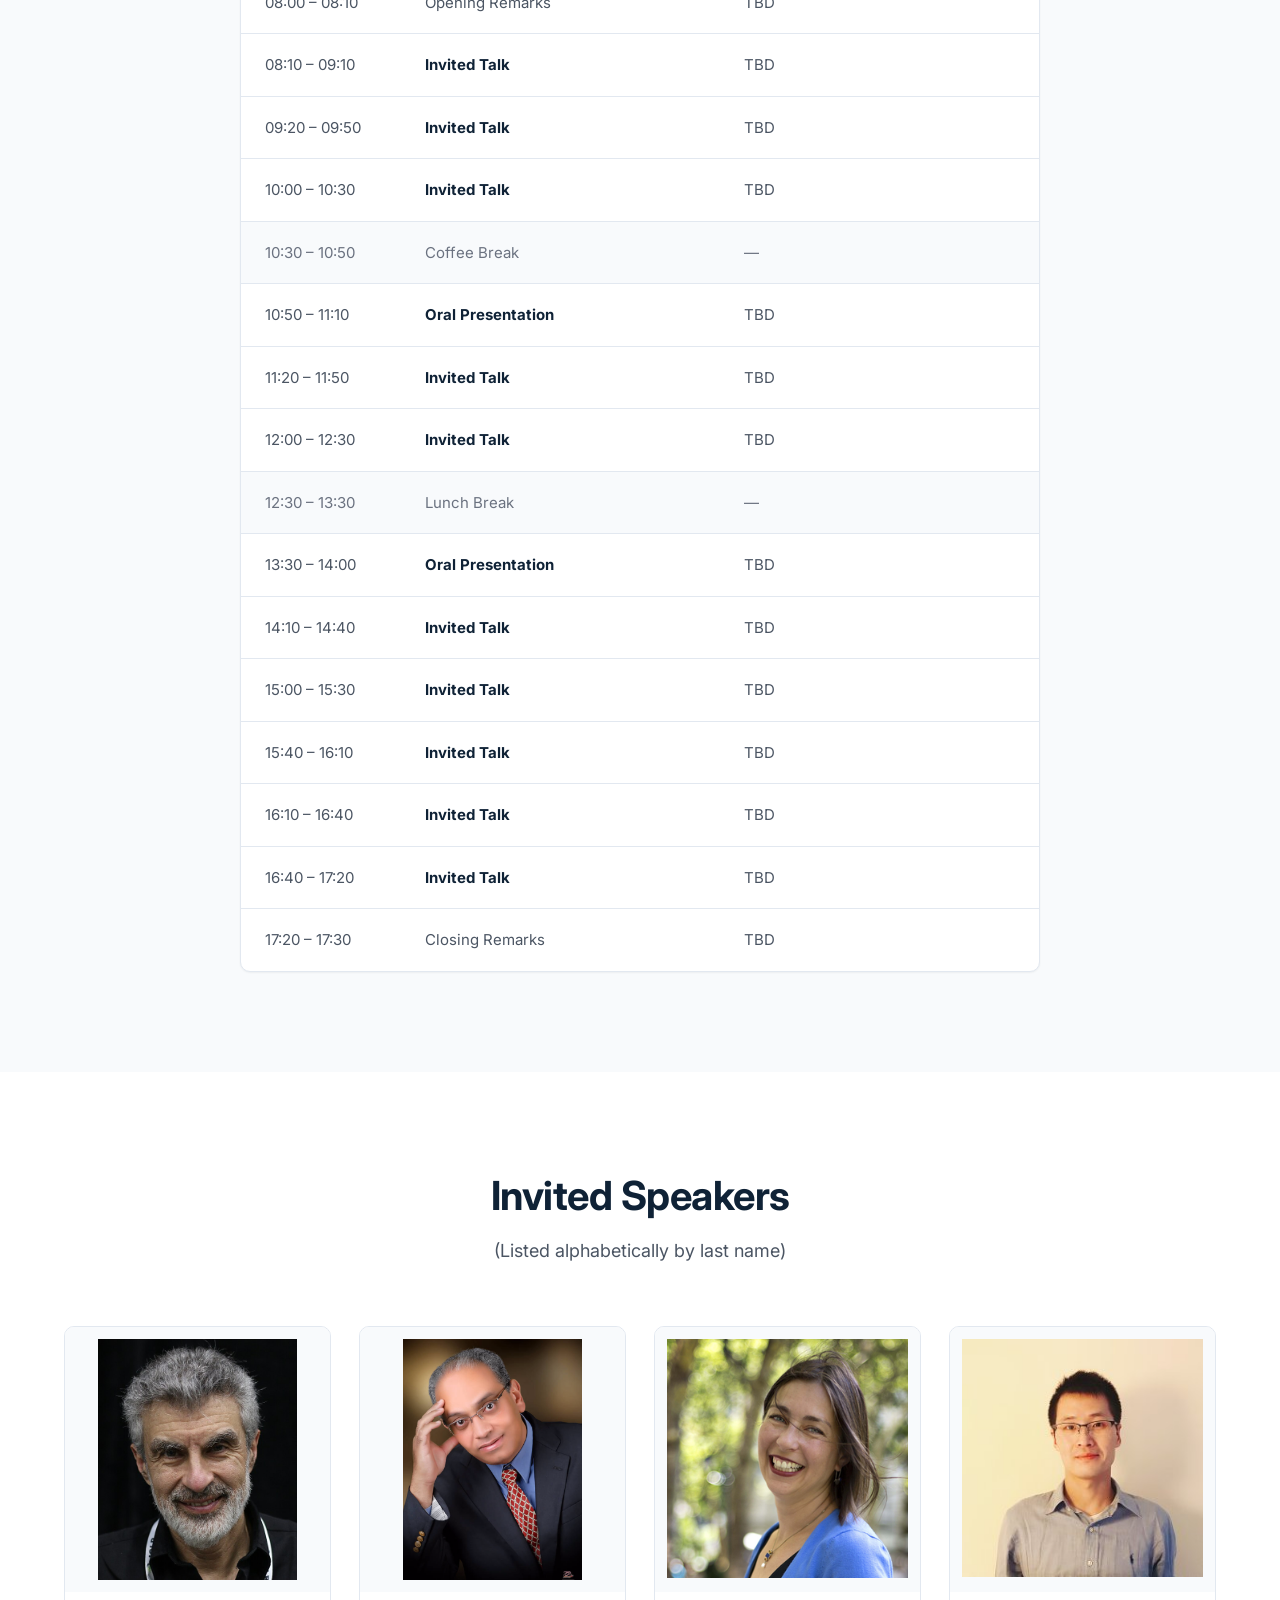
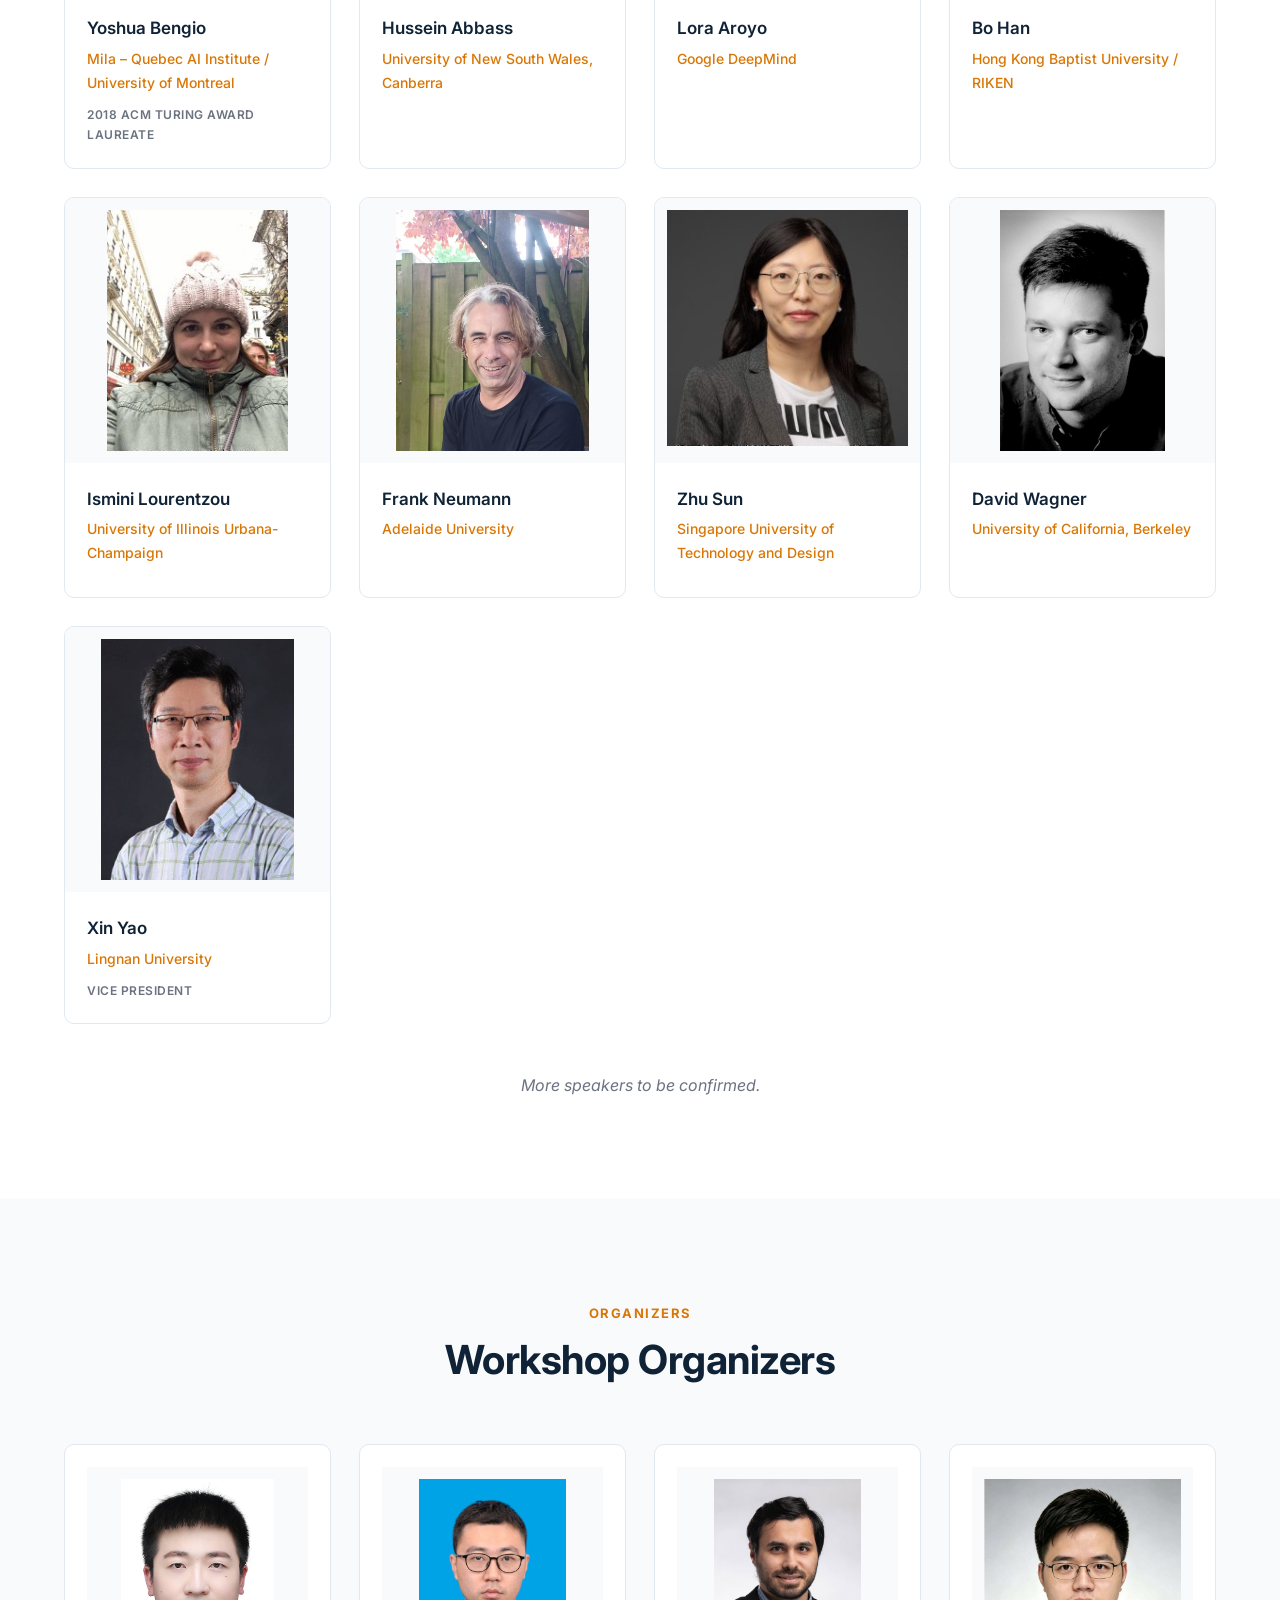
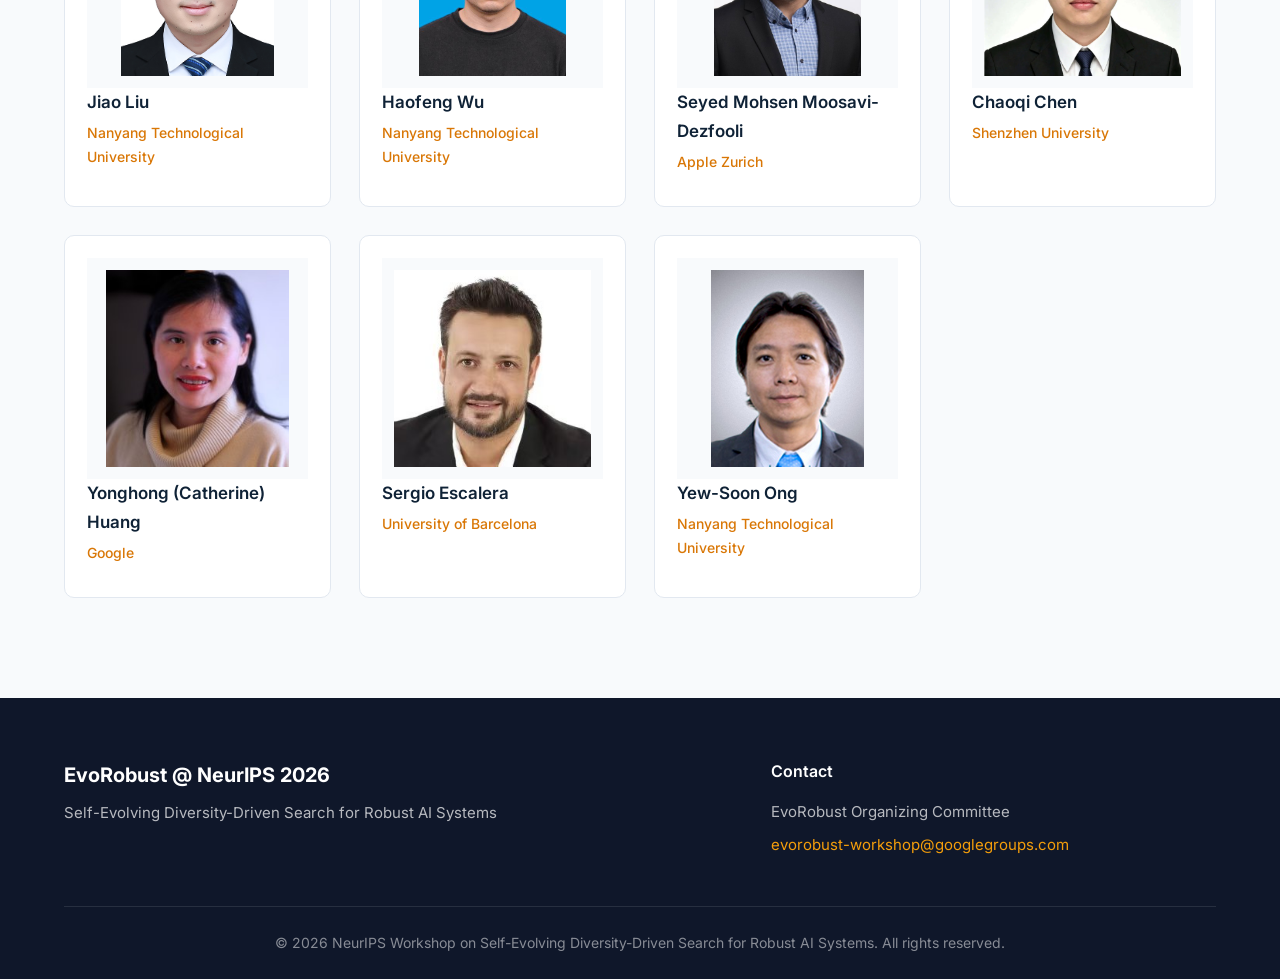
==== commit 334d4cc5: "Add Yoshua Bengio as invited speaker (first slot)" ====
--- a/index.html
+++ b/index.html
@@ -400,9 +400,17 @@
             </div>
             <div class="speakers-grid">
                 <div class="speaker-card">
-                    <a href="https://scholar.google.com/citations?user=Z5iNnqIAAAAJ&hl=zh-CN" target="_blank" rel="noopener noreferrer"><img src="images/speakers/hussein-abbass.png" alt="Hussein Abbass" class="speaker-image"></a>
-                    <div class="speaker-info">
-                        <h3><a href="https://scholar.google.com/citations?user=Z5iNnqIAAAAJ&hl=zh-CN" target="_blank" rel="noopener noreferrer">Hussein Abbass</a></h3>
+                    <a href="https://scholar.google.com/citations?user=kukA0LcAAAAJ&hl=en" target="_blank" rel="noopener noreferrer"><img src="images/speakers/yoshua-bengio.jpg" alt="Yoshua Bengio" class="speaker-image"></a>
+                    <div class="speaker-info">
+                        <h3><a href="https://scholar.google.com/citations?user=kukA0LcAAAAJ&hl=en" target="_blank" rel="noopener noreferrer">Yoshua Bengio</a></h3>
+                        <p class="speaker-affiliation">Mila – Quebec AI Institute / University of Montreal</p>
+                        <p class="speaker-role">2018 ACM Turing Award Laureate</p>
+                    </div>
+                </div>
+                <div class="speaker-card">
+                    <a href="https://scholar.google.com/citations?user=bzmH088AAAAJ&hl=en" target="_blank" rel="noopener noreferrer"><img src="images/speakers/hussein-abbass.png" alt="Hussein Abbass" class="speaker-image"></a>
+                    <div class="speaker-info">
+                        <h3><a href="https://scholar.google.com/citations?user=bzmH088AAAAJ&hl=en" target="_blank" rel="noopener noreferrer">Hussein Abbass</a></h3>
                         <p class="speaker-affiliation">University of New South Wales, Canberra</p>
                     </div>
                 </div>
@@ -428,9 +436,9 @@
                     </div>
                 </div>
                 <div class="speaker-card">
-                    <a href="https://scholar.google.com/citations?user=bzmH088AAAAJ&hl=en" target="_blank" rel="noopener noreferrer"><img src="images/speakers/frank-neumann.jpg" alt="Frank Neumann" class="speaker-image"></a>
-                    <div class="speaker-info">
-                        <h3><a href="https://scholar.google.com/citations?user=bzmH088AAAAJ&hl=en" target="_blank" rel="noopener noreferrer">Frank Neumann</a></h3>
+                    <a href="https://scholar.google.com/citations?user=Z5iNnqIAAAAJ&hl=zh-CN" target="_blank" rel="noopener noreferrer"><img src="images/speakers/frank-neumann.jpg" alt="Frank Neumann" class="speaker-image"></a>
+                    <div class="speaker-info">
+                        <h3><a href="https://scholar.google.com/citations?user=Z5iNnqIAAAAJ&hl=zh-CN" target="_blank" rel="noopener noreferrer">Frank Neumann</a></h3>
                         <p class="speaker-affiliation">Adelaide University</p>
                     </div>
                 </div>
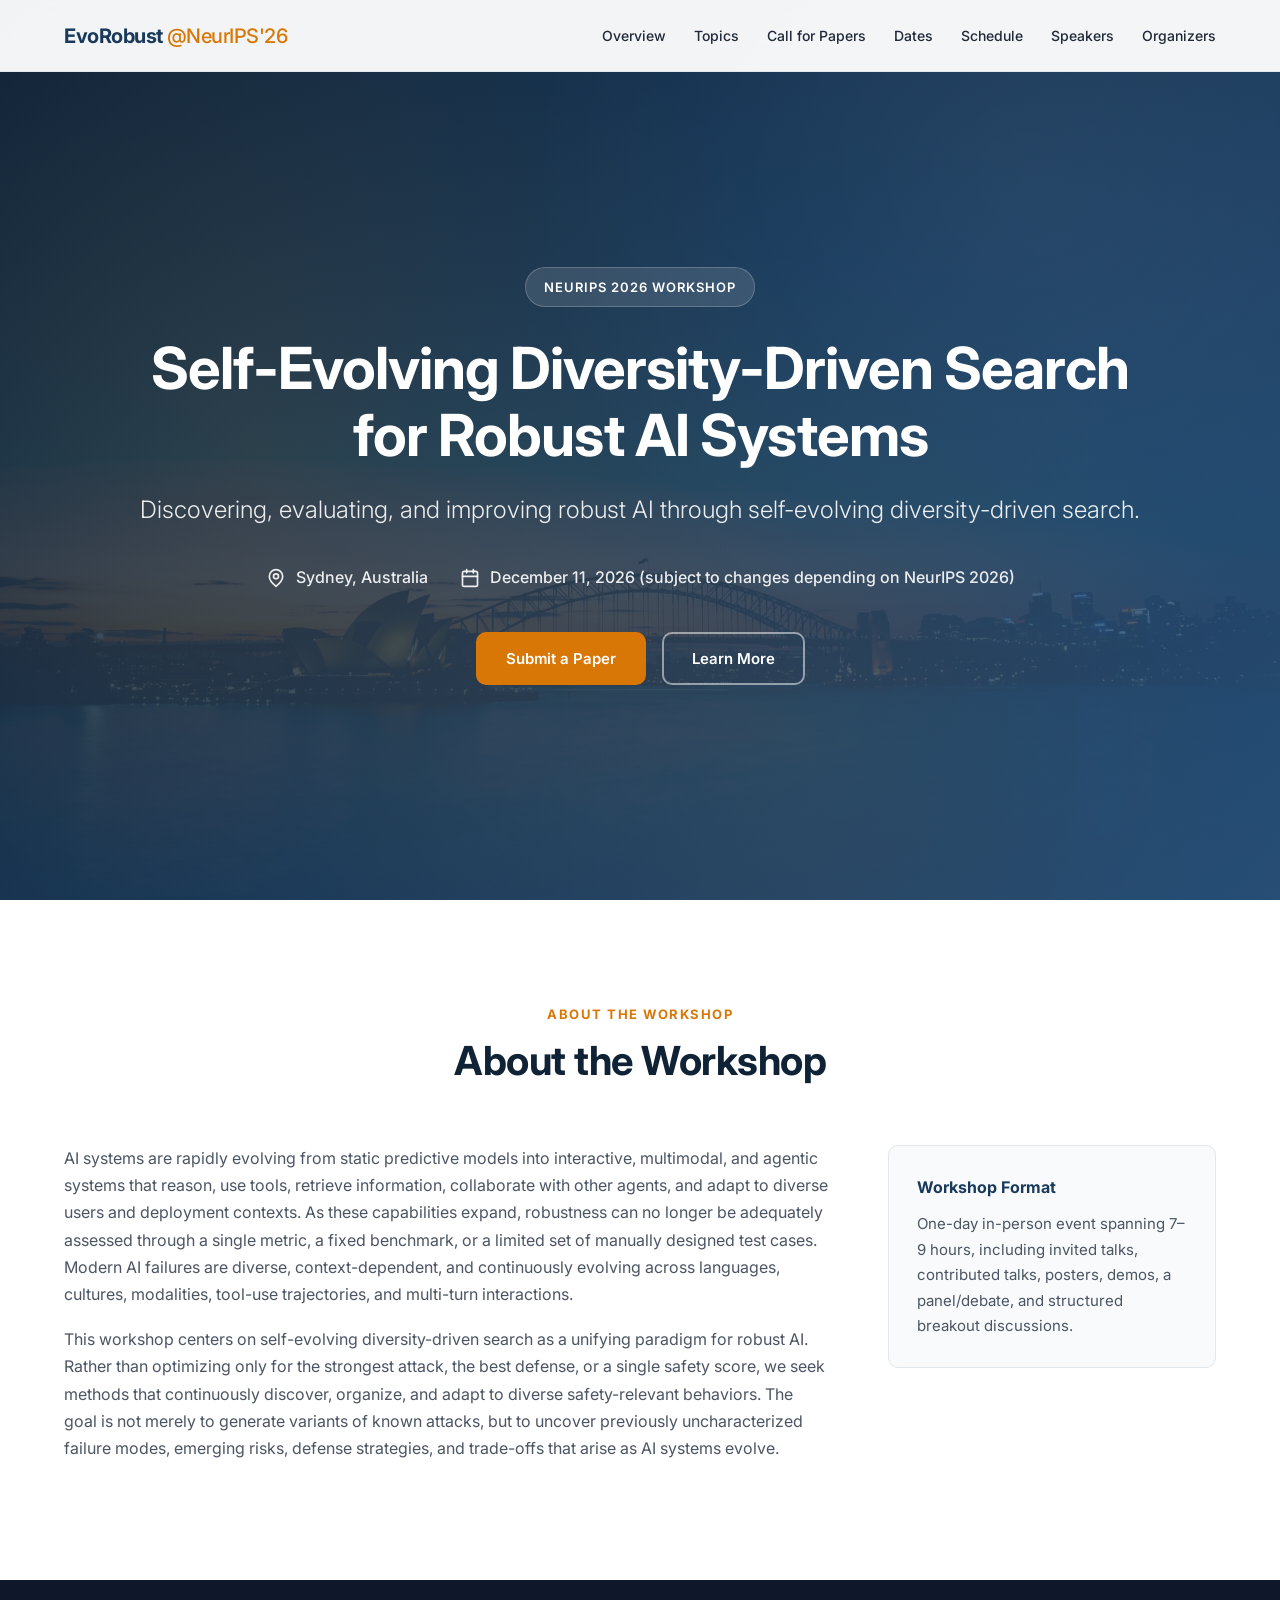
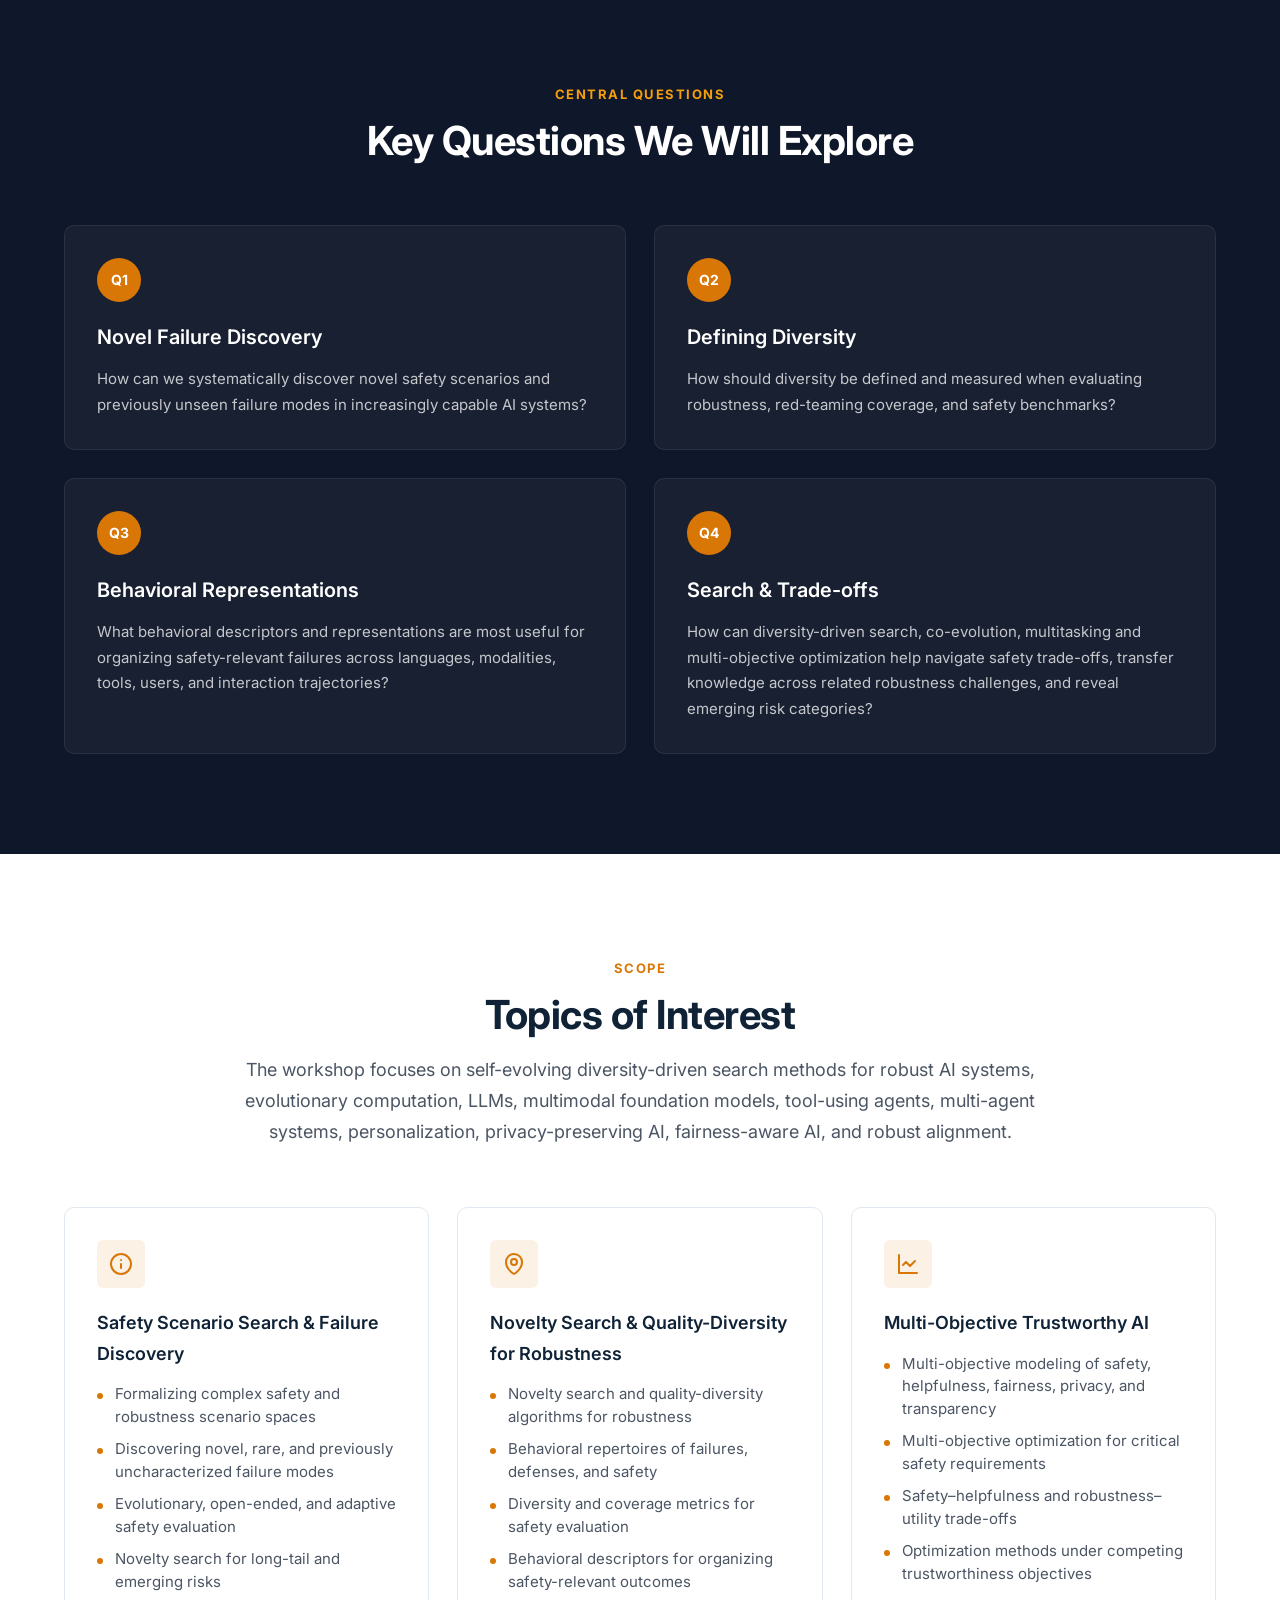
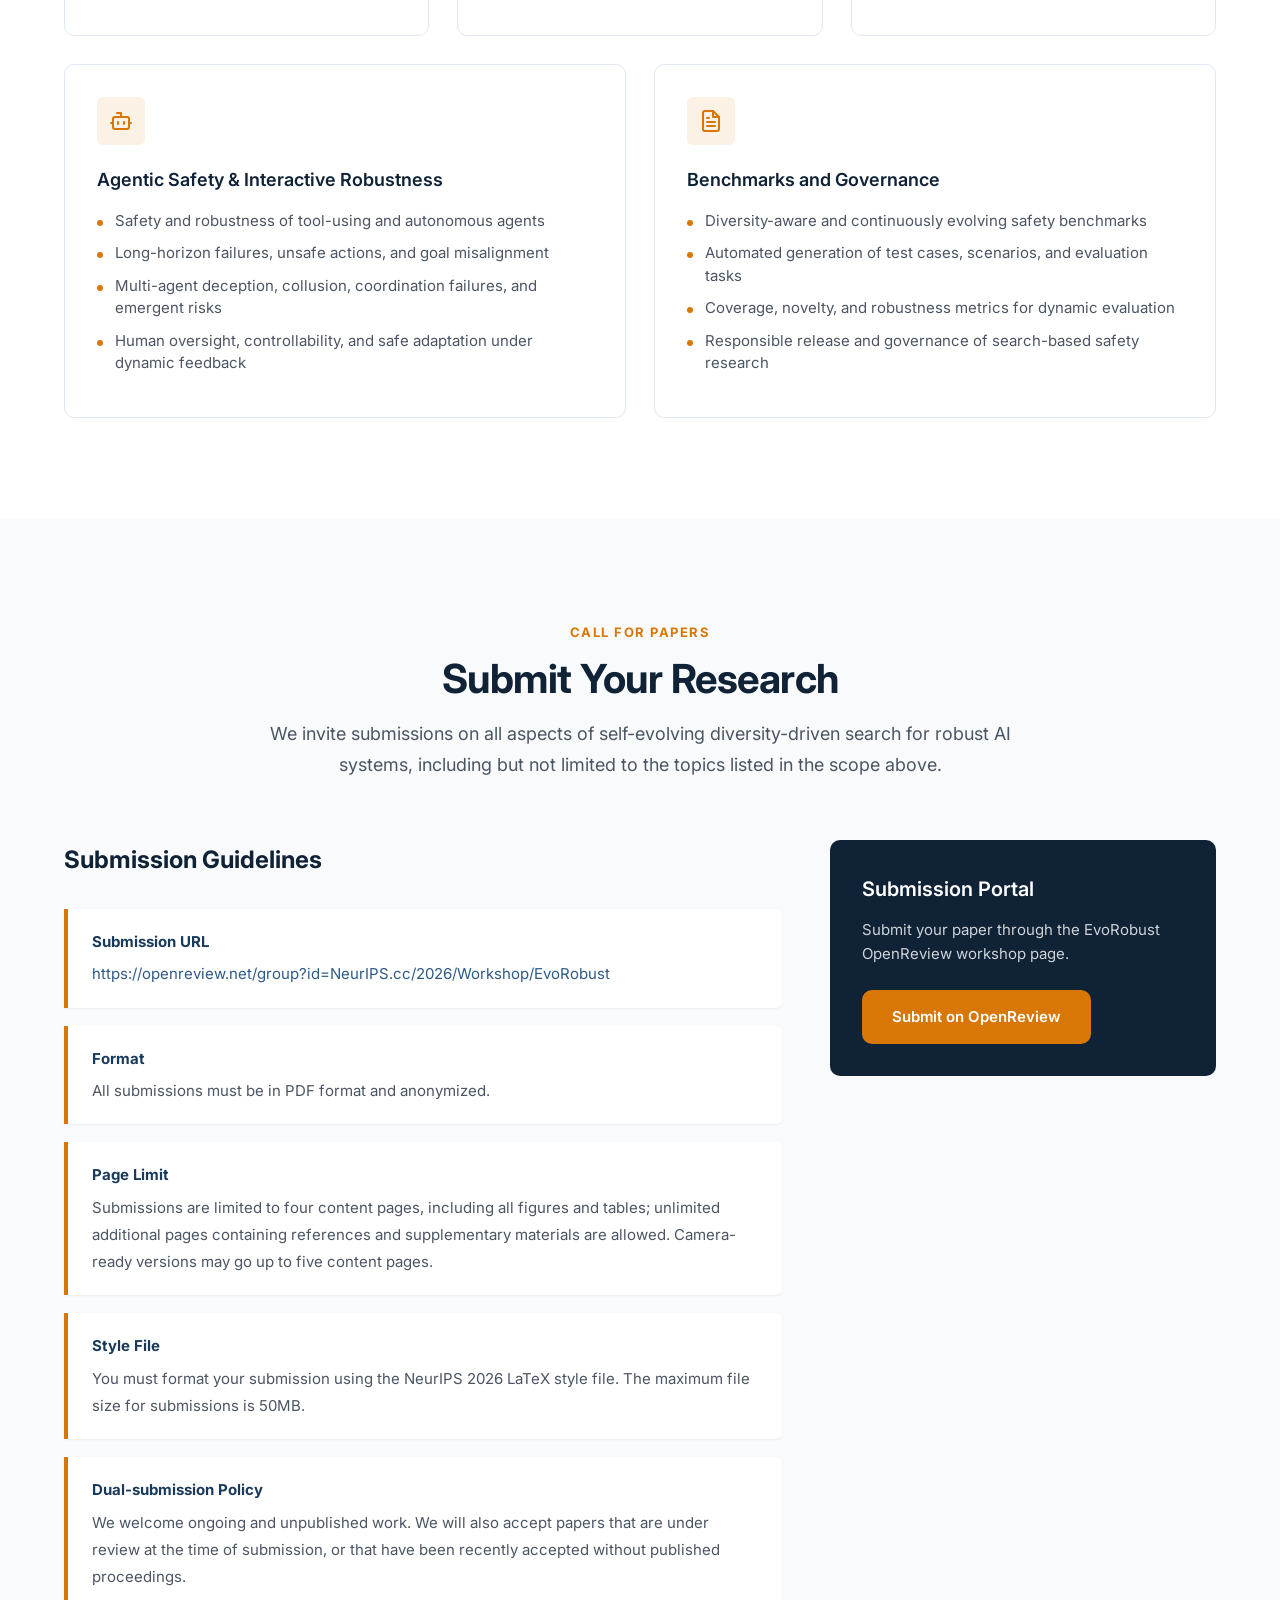
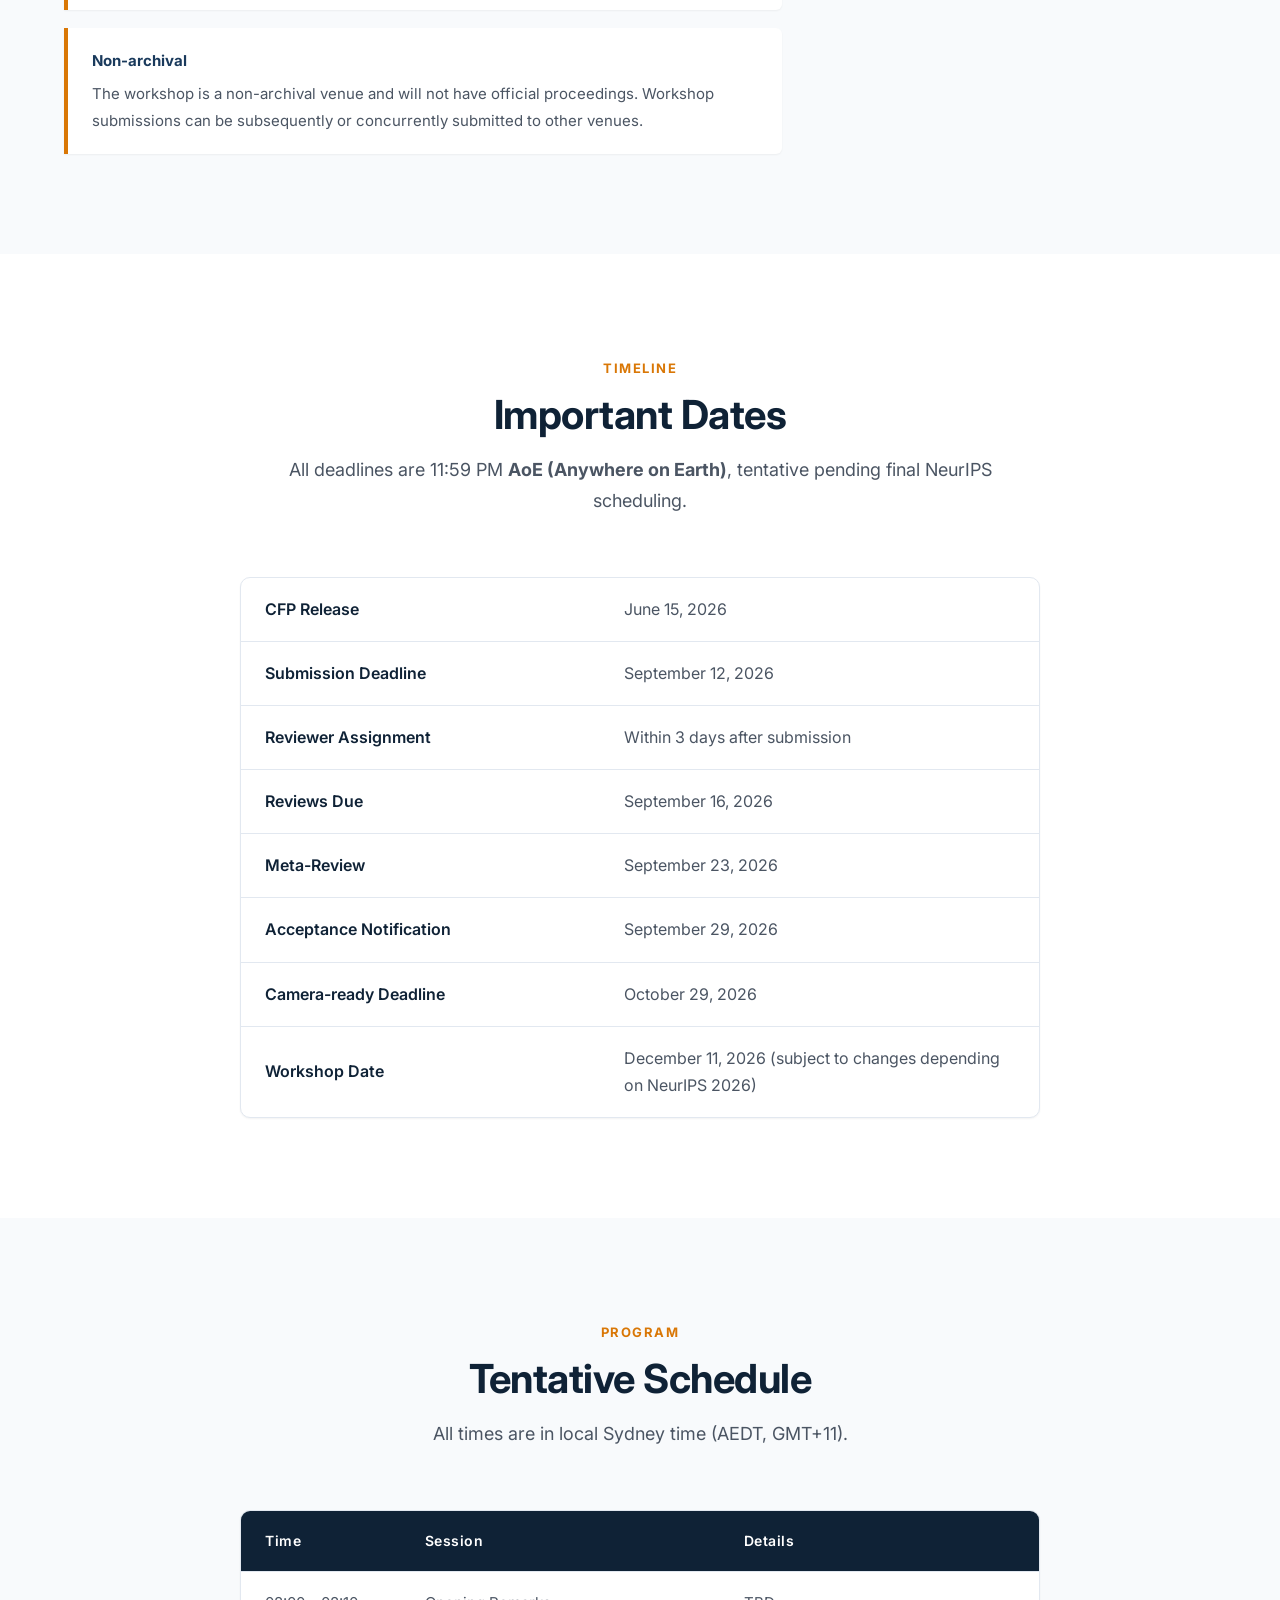
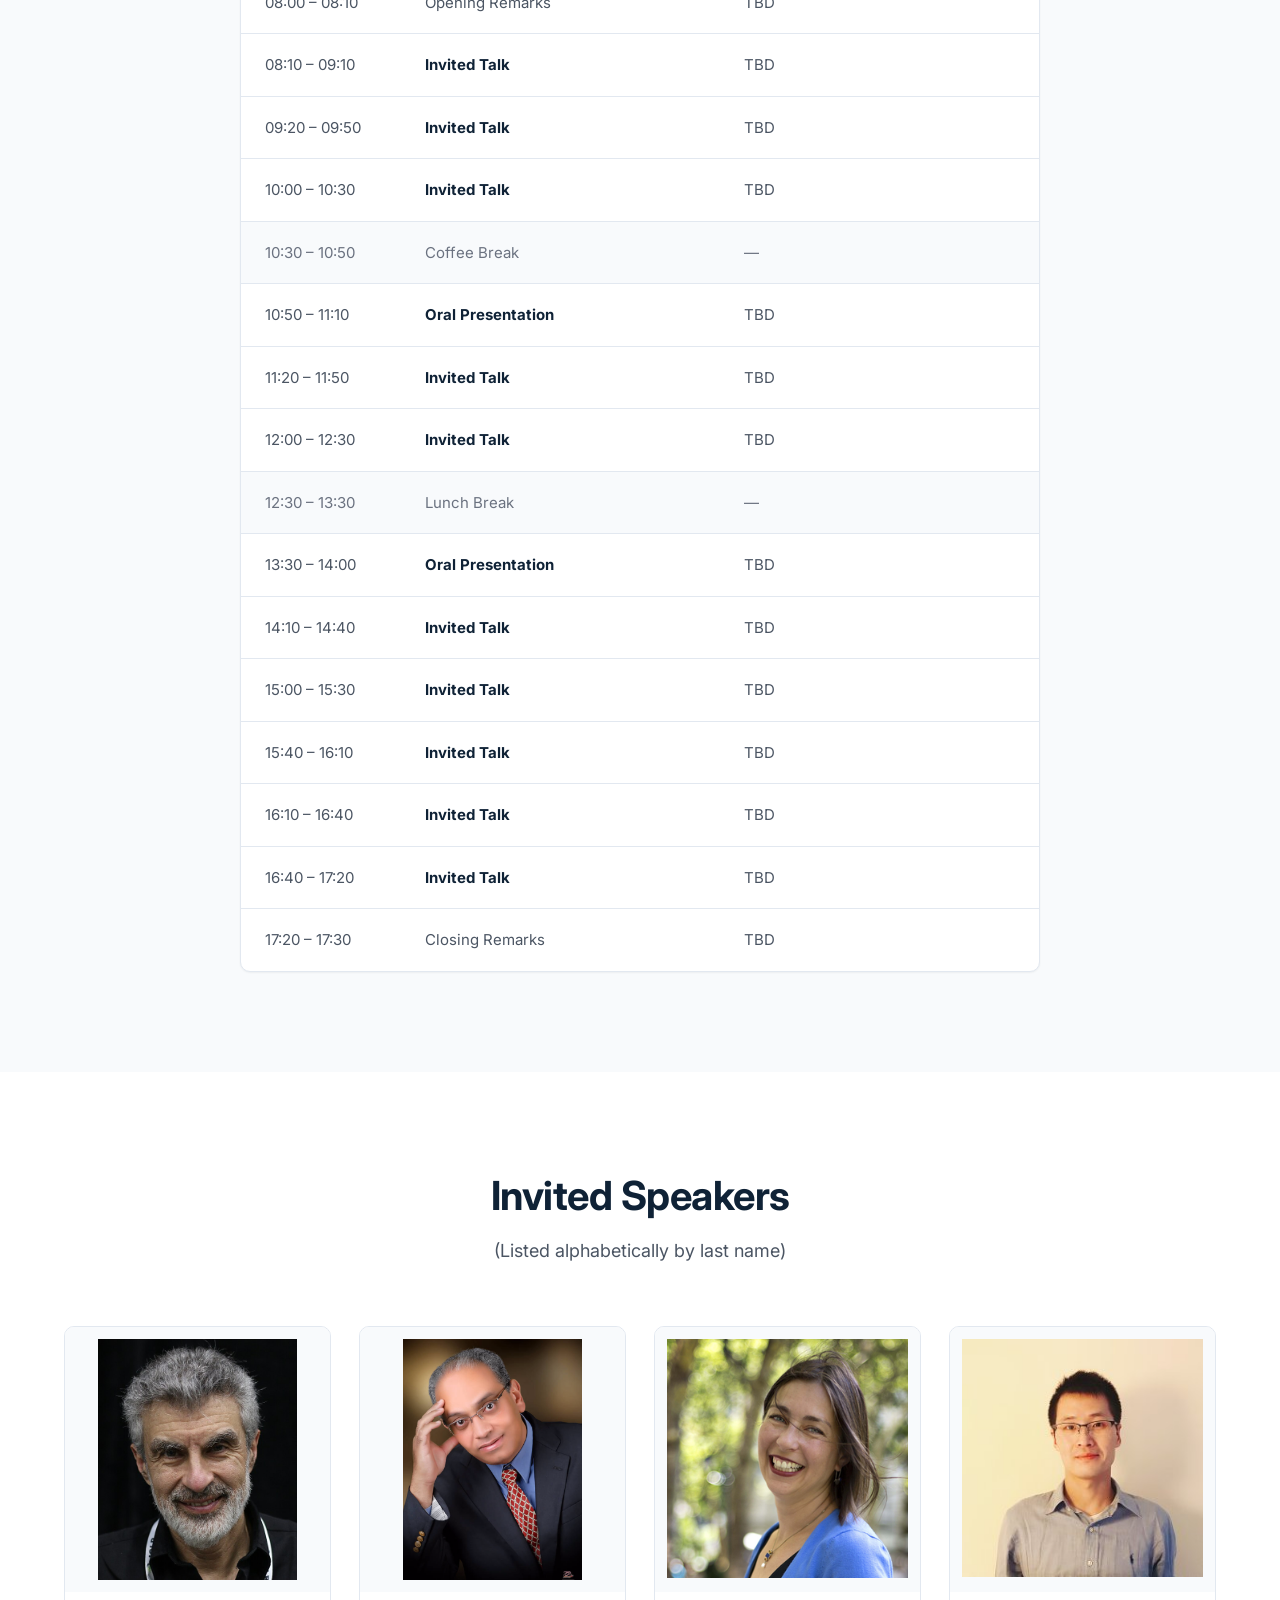
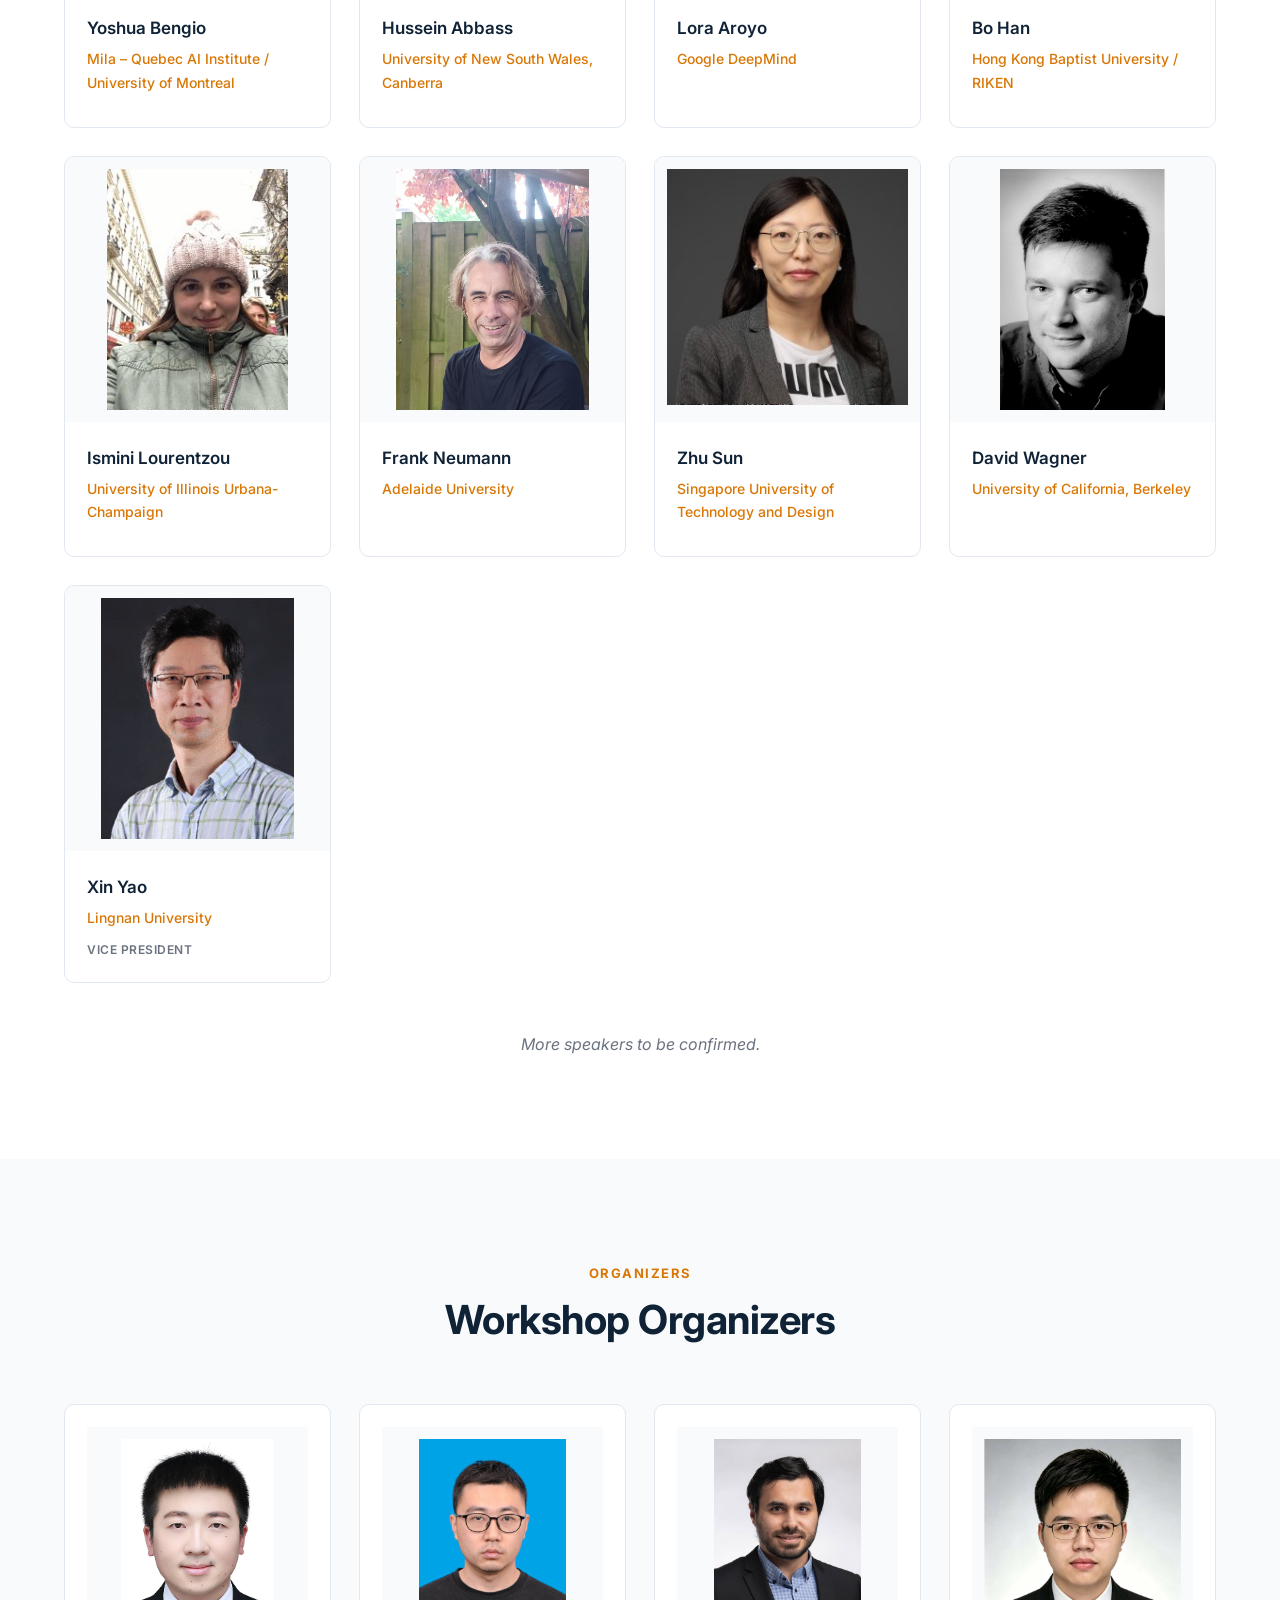
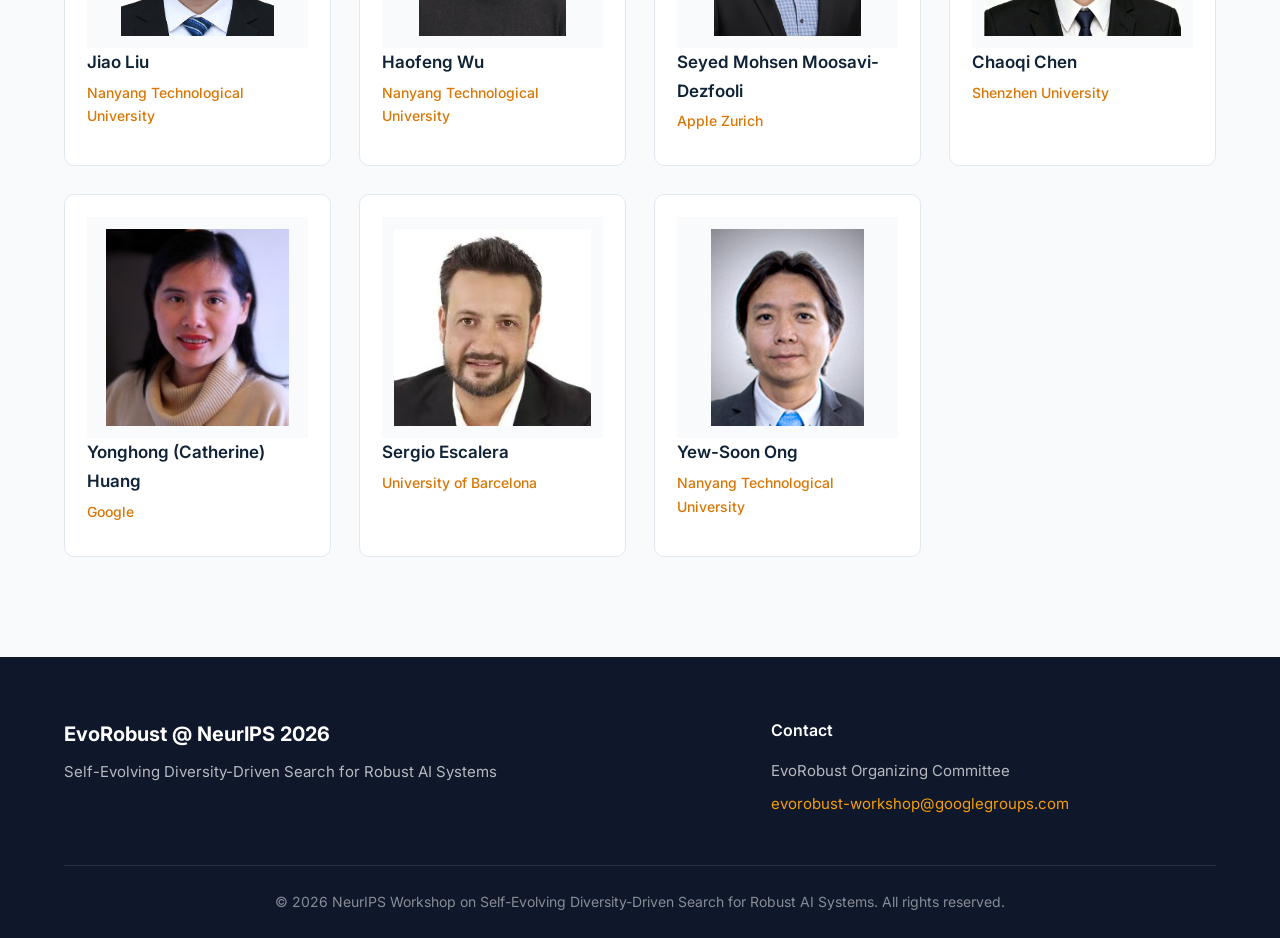
==== commit 2c54b24c: "Remove Turing Award title from Yoshua Bengio's speaker card" ====
--- a/index.html
+++ b/index.html
@@ -404,7 +404,6 @@
                     <div class="speaker-info">
                         <h3><a href="https://scholar.google.com/citations?user=kukA0LcAAAAJ&hl=en" target="_blank" rel="noopener noreferrer">Yoshua Bengio</a></h3>
                         <p class="speaker-affiliation">Mila – Quebec AI Institute / University of Montreal</p>
-                        <p class="speaker-role">2018 ACM Turing Award Laureate</p>
                     </div>
                 </div>
                 <div class="speaker-card">
